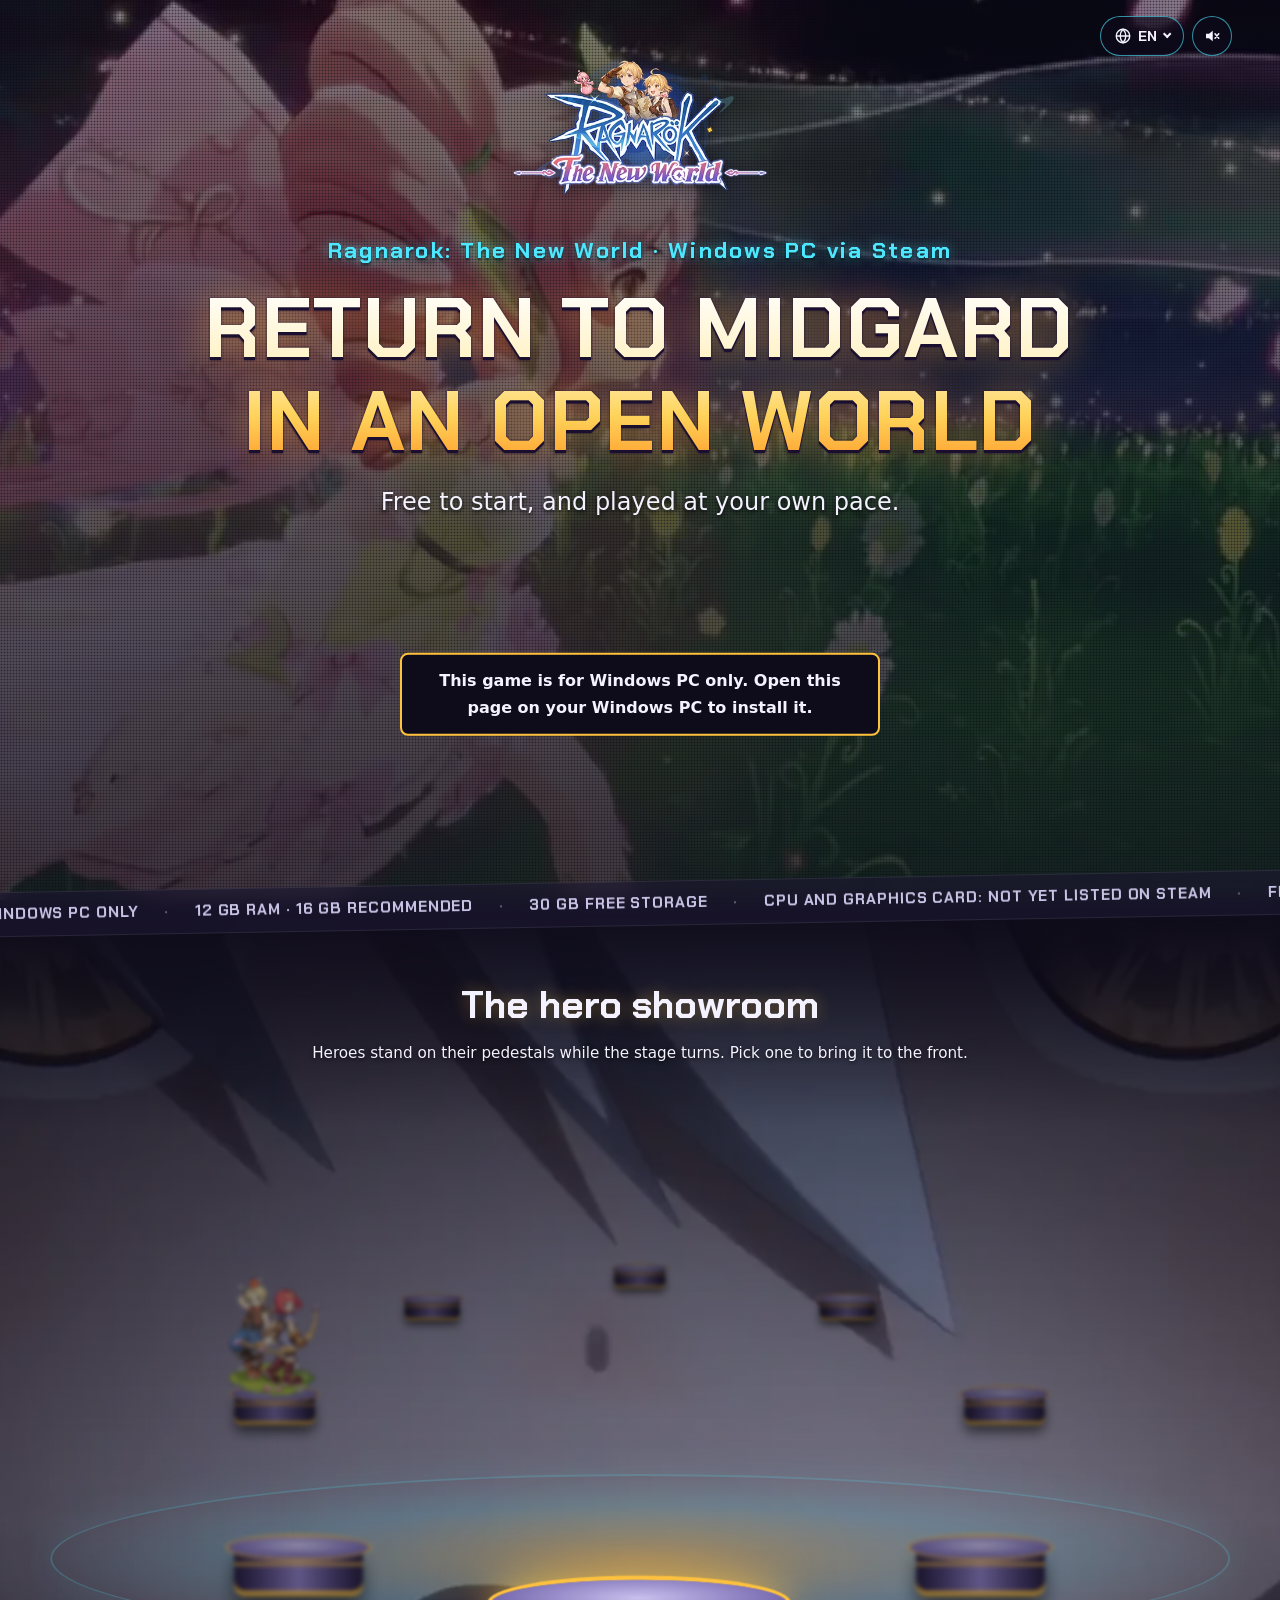
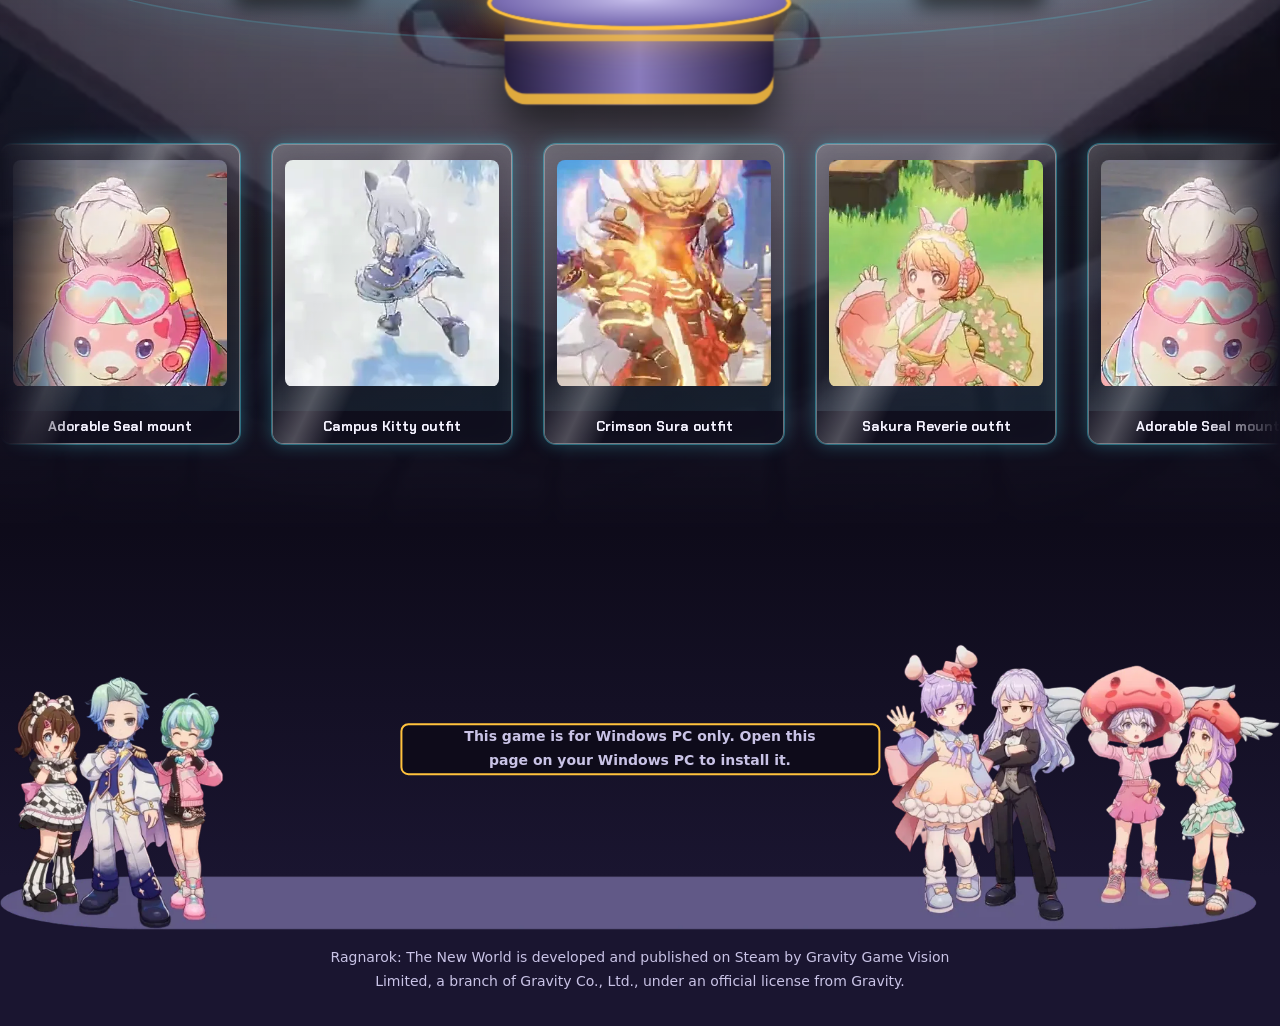
==== en.html @ e63af4e5 "Hero video at full 1920 px with lighter compression - Desktop video: 1920x1072, mild sharpening, lig" ====
<!DOCTYPE html>
<html lang="en">
<head>
  <meta charset="utf-8">
  <meta name="viewport" content="width=device-width, initial-scale=1">
  <title>Ragnarok: The New World — Return to Midgard in an Open World</title>
  <meta name="description" content="Ragnarok: The New World is a free-to-start MMORPG for Windows PC, available on Steam.">
  <link rel="alternate" hreflang="th" href="./index.html">
  <link rel="alternate" hreflang="en" href="./en.html">
  <link rel="alternate" hreflang="fr" href="./fr.html">
  <link rel="alternate" hreflang="id" href="./id.html">
  <link rel="alternate" hreflang="zh-CN" href="./zh.html">
  <link rel="alternate" hreflang="vi" href="./vi.html">
  <link rel="alternate" hreflang="x-default" href="./en.html">
  <link rel="preload" href="./assets/fonts/chakra-petch-700-latin.woff2" as="font" type="font/woff2" crossorigin>
  <link rel="icon" href="./assets/images/favicon-32.png" type="image/png" sizes="32x32">
  <link rel="apple-touch-icon" href="./assets/images/apple-touch-icon.png">
  <link rel="stylesheet" href="./style.min.css">
  <script src="./script.min.js" defer></script>
</head>
<body>
  <a class="skip-link" href="#main">Skip to content</a>

  <main id="main" tabindex="-1">
    <section class="hero">
      <video class="hero-video" autoplay muted loop playsinline preload="metadata" width="1920" height="1072" poster="./assets/images/hero-poster.webp" aria-hidden="true" tabindex="-1">
        <source src="./assets/videos/hero-trailer-mobile.mp4" type="video/mp4" media="(max-width: 800px)">
        <source src="./assets/videos/hero-trailer.mp4" type="video/mp4">
      </video>
      <div class="hero-overlay"></div>
      <img class="hero-logo" src="./assets/images/logo.webp" width="440" height="253" alt="Ragnarok: The New World">
      <div class="hero-sparks" aria-hidden="true"><span></span><span></span><span></span><span></span><span></span><span></span><span></span><span></span><span></span><span></span></div>
      <div class="top-tools">
        <details class="lang-menu">
          <summary>
            <svg class="ico" viewBox="0 0 24 24" width="18" height="18" aria-hidden="true" focusable="false"><circle cx="12" cy="12" r="9" fill="none" stroke="currentColor" stroke-width="1.8"/><path d="M3 12h18M12 3c2.5 2.6 3.8 5.6 3.8 9s-1.3 6.4-3.8 9c-2.5-2.6-3.8-5.6-3.8-9S9.5 5.6 12 3z" fill="none" stroke="currentColor" stroke-width="1.8"/></svg>
            <span class="sr-only">Language:</span> <span class="lang-code">EN</span>
          </summary>
          <ul class="lang-list">
            <li><a href="./index.html" lang="th" hreflang="th">ไทย</a></li>
            <li><a href="./en.html" lang="en" hreflang="en" aria-current="page">English</a></li>
            <li><a href="./fr.html" lang="fr" hreflang="fr">Français</a></li>
            <li><a href="./id.html" lang="id" hreflang="id">Bahasa Indonesia</a></li>
            <li><a href="./zh.html" lang="zh-CN" hreflang="zh-CN">简体中文</a></li>
            <li><a href="./vi.html" lang="vi" hreflang="vi">Tiếng Việt</a></li>
          </ul>
        </details>
        <button type="button" class="sound-toggle" aria-pressed="false">
          <svg class="ico ico-off" viewBox="0 0 24 24" width="18" height="18" aria-hidden="true" focusable="false"><path d="M4 9v6h4l5 4V5L8 9H4z" fill="currentColor"/><path d="M16 9l5 6M21 9l-5 6" fill="none" stroke="currentColor" stroke-width="2" stroke-linecap="round"/></svg>
          <svg class="ico ico-on" viewBox="0 0 24 24" width="18" height="18" aria-hidden="true" focusable="false"><path d="M4 9v6h4l5 4V5L8 9H4z" fill="currentColor"/><path d="M16 8.5a5 5 0 0 1 0 7M18.5 6a8.5 8.5 0 0 1 0 12" fill="none" stroke="currentColor" stroke-width="2" stroke-linecap="round"/></svg>
          <span class="sr-only">Trailer sound</span>
        </button>
      </div>
      <div class="hero-text">
        <p class="eyebrow">Ragnarok: The New World · Windows PC via Steam</p>
        <h1>Return to Midgard in an open world</h1>
        <p class="lead">Free to start, and played at your own pace.</p>
        <div class="cta-wrap">
          <canvas class="orb-fire" aria-hidden="true"></canvas>
          <span class="orb-ring" aria-hidden="true"></span>
          <a class="cta cta-orb" href="#go2offer#"><span class="orb-main">Play</span> <span class="orb-now">now</span> <span class="orb-sub">free on Steam</span></a>
          <p class="os-notice" hidden>This game is for Windows PC only. Open this page on your Windows PC to install it.</p>
        </div>
      </div>
    </section>

    <section class="info-ticker" aria-label="Before you install">
      <ul class="ticker-track">
          <li class="ticker-key">Windows PC only</li>
          <li>12 GB RAM · 16 GB recommended</li>
          <li>30 GB free storage</li>
          <li>CPU and graphics card: not yet listed on Steam</li>
          <li>Free to start · in-game purchases</li>
          <li>Gravity account required</li>
      </ul>
    </section>

    <section class="showroom" aria-labelledby="show-title">
      <h2 id="show-title">The hero showroom</h2>
      <p class="muted">Heroes stand on their pedestals while the stage turns. Pick one to bring it to the front.</p>
      <div class="statue-stage">
        <div class="show-floor" aria-hidden="true"></div>
        <div class="statue-tilt">
          <ul class="statue-ring">
            <li class="statue">
              <button type="button" class="statue-btn" data-slot="0" aria-pressed="true">
                <span class="statue-face">
                  <span class="statue-body">
                  <img class="statue-img" src="./assets/images/hero-1.webp" srcset="./assets/images/hero-1-sm.webp 300w, ./assets/images/hero-1.webp 473w" sizes="(max-width: 800px) 165px, 440px" width="473" height="600" loading="lazy" decoding="async" alt="Red-haired fighter and brown-haired girl with daggers">
                  <span class="plinth" aria-hidden="true"></span>
                  </span>
                </span>
              </button>
            </li>
            <li class="statue">
              <button type="button" class="statue-btn" data-slot="1" aria-pressed="false">
                <span class="statue-face">
                  <span class="statue-body">
                  <img class="statue-img" src="./assets/images/hero-2.webp" srcset="./assets/images/hero-2-sm.webp 355w, ./assets/images/hero-2.webp 561w" sizes="(max-width: 800px) 165px, 440px" width="561" height="600" loading="lazy" decoding="async" alt="Two blond gunslingers with golden revolvers">
                  <span class="plinth" aria-hidden="true"></span>
                  </span>
                </span>
              </button>
            </li>
            <li class="statue">
              <button type="button" class="statue-btn" data-slot="2" aria-pressed="false">
                <span class="statue-face">
                  <span class="statue-body">
                  <img class="statue-img" src="./assets/images/hero-3.webp" srcset="./assets/images/hero-3-sm.webp 341w, ./assets/images/hero-3.webp 538w" sizes="(max-width: 800px) 165px, 440px" width="538" height="600" loading="lazy" decoding="async" alt="Girl with books and boy in an orange robe, with fluffy pets">
                  <span class="plinth" aria-hidden="true"></span>
                  </span>
                </span>
              </button>
            </li>
            <li class="statue">
              <button type="button" class="statue-btn" data-slot="3" aria-pressed="false">
                <span class="statue-face">
                  <span class="statue-body">
                  <img class="statue-img" src="./assets/images/hero-4.webp" srcset="./assets/images/hero-4-sm.webp 347w, ./assets/images/hero-4.webp 547w" sizes="(max-width: 800px) 165px, 440px" width="547" height="600" loading="lazy" decoding="async" alt="Merchant pair with a cart, coins and a wooden puppet">
                  <span class="plinth" aria-hidden="true"></span>
                  </span>
                </span>
              </button>
            </li>
            <li class="statue">
              <button type="button" class="statue-btn" data-slot="4" aria-pressed="false">
                <span class="statue-face">
                  <span class="statue-body">
                  <img class="statue-img" src="./assets/images/hero-5.webp" srcset="./assets/images/hero-5-sm.webp 365w, ./assets/images/hero-5.webp 576w" sizes="(max-width: 800px) 165px, 440px" width="576" height="600" loading="lazy" decoding="async" alt="Staff-wielding pair with pink seal companions">
                  <span class="plinth" aria-hidden="true"></span>
                  </span>
                </span>
              </button>
            </li>
            <li class="statue">
              <button type="button" class="statue-btn" data-slot="5" aria-pressed="false">
                <span class="statue-face">
                  <span class="statue-body">
                  <img class="statue-img" src="./assets/images/hero-6.webp" srcset="./assets/images/hero-6-sm.webp 407w, ./assets/images/hero-6.webp 643w" sizes="(max-width: 800px) 165px, 440px" width="643" height="600" loading="lazy" decoding="async" alt="Blond swordsman and blue-haired knight with great swords">
                  <span class="plinth" aria-hidden="true"></span>
                  </span>
                </span>
              </button>
            </li>
            <li class="statue">
              <button type="button" class="statue-btn" data-slot="6" aria-pressed="false">
                <span class="statue-face">
                  <span class="statue-body">
                  <img class="statue-img" src="./assets/images/hero-7.webp" srcset="./assets/images/hero-7-sm.webp 295w, ./assets/images/hero-7.webp 466w" sizes="(max-width: 800px) 165px, 440px" width="466" height="600" loading="lazy" decoding="async" alt="Archer pair with golden bows and an apple on an arrow">
                  <span class="plinth" aria-hidden="true"></span>
                  </span>
                </span>
              </button>
            </li>
            <li class="statue">
              <button type="button" class="statue-btn" data-slot="7" aria-pressed="false">
                <span class="statue-face">
                  <span class="statue-body">
                  <img class="statue-img" src="./assets/images/hero-8.webp" srcset="./assets/images/hero-8-sm.webp 336w, ./assets/images/hero-8.webp 531w" sizes="(max-width: 800px) 165px, 440px" width="531" height="600" loading="lazy" decoding="async" alt="Pair in green cloaks with a ring staff and claws">
                  <span class="plinth" aria-hidden="true"></span>
                  </span>
                </span>
              </button>
            </li>
          </ul>
        </div>
      </div>
      <div class="vitrine-marquee">
        <ul class="vitrine-track">
          <li class="vit-item">
            <button type="button" class="vitrine" data-card="seal" aria-pressed="false">
              <video class="card-video" muted loop playsinline preload="none" width="360" height="480" poster="./assets/images/card-seal.webp" aria-hidden="true" tabindex="-1">
                <source src="./assets/videos/card-seal.mp4" type="video/mp4">
              </video>
              <span class="card-label">Adorable Seal mount</span>
            </button>
          </li>
          <li class="vit-item">
            <button type="button" class="vitrine" data-card="kitty" aria-pressed="false">
              <video class="card-video" muted loop playsinline preload="none" width="360" height="480" poster="./assets/images/card-kitty.webp" aria-hidden="true" tabindex="-1">
                <source src="./assets/videos/card-kitty.mp4" type="video/mp4">
              </video>
              <span class="card-label">Campus Kitty outfit</span>
            </button>
          </li>
          <li class="vit-item">
            <button type="button" class="vitrine" data-card="crimson" aria-pressed="false">
              <video class="card-video" muted loop playsinline preload="none" width="360" height="480" poster="./assets/images/card-crimson.webp" aria-hidden="true" tabindex="-1">
                <source src="./assets/videos/card-crimson.mp4" type="video/mp4">
              </video>
              <span class="card-label">Crimson Sura outfit</span>
            </button>
          </li>
          <li class="vit-item">
            <button type="button" class="vitrine" data-card="sakura" aria-pressed="false">
              <video class="card-video" muted loop playsinline preload="none" width="360" height="480" poster="./assets/images/card-sakura.webp" aria-hidden="true" tabindex="-1">
                <source src="./assets/videos/card-sakura.mp4" type="video/mp4">
              </video>
              <span class="card-label">Sakura Reverie outfit</span>
            </button>
          </li>
        </ul>
      </div>
    </section>
  </main>

  <footer class="site-footer">
    <div class="footer-stage">
        <div class="cta-wrap cta-wrap--footer">
          <canvas class="orb-fire" aria-hidden="true"></canvas>
          <span class="orb-ring" aria-hidden="true"></span>
          <a class="cta cta-orb" href="#go2offer#"><span class="orb-main">Play</span> <span class="orb-now">now</span> <span class="orb-sub">free on Steam</span></a>
          <p class="os-notice" hidden>This game is for Windows PC only. Open this page on your Windows PC to install it.</p>
        </div>
      <img class="footer-crew" src="./assets/images/footer-crew.webp" srcset="./assets/images/footer-crew-sm.webp 900w, ./assets/images/footer-crew.webp 1800w" sizes="100vw" width="1800" height="402" loading="lazy" decoding="async" alt="">
    </div>
    <p>Ragnarok: The New World is developed and published on Steam by Gravity Game Vision Limited, a branch of Gravity Co., Ltd., under an official license from Gravity.</p>
  </footer>
</body>
</html>
---- style.min.css ----
@font-face{font-family:Chakra Petch;font-style:normal;font-weight:700;font-display:swap;src:url(./assets/fonts/chakra-petch-700-thai.woff2) format("woff2");unicode-range:U+02D7,U+0303,U+0331,U+0E01-0E5B,U+200C-200D,U+25CC}@font-face{font-family:Chakra Petch;font-style:normal;font-weight:700;font-display:swap;src:url(./assets/fonts/chakra-petch-700-latin.woff2) format("woff2");unicode-range:U+0000-00FF,U+0131,U+0152-0153,U+02BB-02BC,U+02C6,U+02DA,U+02DC,U+0304,U+0308,U+0329,U+2000-206F,U+20AC,U+2122,U+2191,U+2193,U+2212,U+2215,U+FEFF,U+FFFD}@font-face{font-family:Chakra Petch;font-style:normal;font-weight:700;font-display:swap;src:url(./assets/fonts/chakra-petch-700-vietnamese.woff2) format("woff2");unicode-range:U+0102-0103,U+0110-0111,U+0128-0129,U+0168-0169,U+01A0-01A1,U+01AF-01B0,U+0300-0301,U+0303-0304,U+0308-0309,U+0323,U+0329,U+1EA0-1EF9,U+20AB}*,*:before,*:after{box-sizing:border-box}:root{--bg: #0e0b1a;--surface: #1a1530;--text: #f4f2ff;--muted: #c9c3e6;--focus: #ffd27a;--neon-a: #4de8ff;--gold: #ffc23d;--gold-deep: #ff8a1f;--gold-light: #ffe08a;--gold-text: #2a1500;--indigo: #2a1766;--cjk: "Microsoft YaHei", "PingFang SC", "Noto Sans SC";--game-font: "Chakra Petch", system-ui, "Segoe UI", var(--cjk), sans-serif}html{font-size:100%;scroll-behavior:smooth}body{margin:0;font-family:system-ui,-apple-system,"Segoe UI","Noto Sans Thai","Sarabun",Roboto,Arial,var(--cjk),sans-serif;line-height:1.7;color:var(--text);background:var(--bg)}html[lang=th] body{line-height:1.85}[hidden]{display:none!important}.skip-link{position:absolute;inset-inline-start:1rem;top:-100px}.skip-link:focus{top:1rem;z-index:10;padding:.5rem 1rem;background:var(--text);color:var(--bg)}main:focus{outline:none}main{overflow-x:clip}:focus-visible{outline:3px solid var(--focus);outline-offset:3px}h1,h2,.eyebrow,.card-label{font-family:var(--game-font)}.hero{position:relative;display:grid;place-items:center;min-height:100vh;min-height:100svh;padding:4rem clamp(1rem,4vw,3rem) 3rem;overflow:hidden;text-align:center}.hero-video{position:absolute;inset:0;width:100%;height:100%;object-fit:cover}.hero-overlay{position:absolute;inset:0;background:radial-gradient(rgba(8,6,18,.5) .8px,transparent 1.1px) 0 0 / 3px 3px,linear-gradient(to bottom,#0e0b1a80,#0e0b1acc)}.hero-text{position:relative;max-width:60rem}.eyebrow{margin:0 0 .75rem;color:var(--neon-a);font-size:clamp(1.05rem,2.4vw,1.4rem);letter-spacing:.1em;text-shadow:0 0 12px rgba(77,232,255,.55),0 2px 3px rgba(0,0,0,.8)}h1{font-size:clamp(2.3rem,7.2vw,5.2rem);line-height:1.12;margin:0 0 .9rem;text-transform:uppercase;letter-spacing:.02em}.hero h1{color:#fff3c9;background:linear-gradient(180deg,#fff,#fff3c9 40%,#ffd35a 72%,#ff9a2a);-webkit-background-clip:text;background-clip:text;-webkit-text-fill-color:transparent;filter:drop-shadow(0 3px 0 #1a0f2e) drop-shadow(0 0 1px #1a0f2e) drop-shadow(0 0 18px rgba(255,170,60,.45))}html[lang=th] .hero h1{line-height:1.3}h2{font-size:clamp(1.6rem,3.8vw,2.4rem);line-height:1.4;margin:0 0 .5rem;text-shadow:0 0 16px rgba(255,194,61,.35)}.lead{font-size:clamp(1.15rem,2.2vw,1.5rem);margin:0 0 1.75rem;text-shadow:0 2px 4px rgba(0,0,0,.8)}.muted{color:var(--muted);font-size:.95rem;margin:0}.os-notice{position:absolute;z-index:2;top:50%;left:50%;width:min(30rem,calc(100vw - 2rem));margin:0;transform:translate(-50%,-50%);padding:.75rem 1rem;border:2px solid var(--gold);border-radius:8px;background:var(--bg);font-weight:700}.hero-sparks span{position:absolute;bottom:-12px;width:6px;height:6px;border-radius:50%;background:var(--gold);box-shadow:0 0 8px var(--gold),0 0 16px var(--gold);opacity:0;animation:spark-rise 7s linear infinite}.hero-sparks span:nth-child(1){left:6%;animation-delay:0s}.hero-sparks span:nth-child(2){left:16%;animation-delay:-2.5s;animation-duration:9s;background:var(--neon-a);box-shadow:0 0 10px var(--neon-a)}.hero-sparks span:nth-child(3){left:27%;animation-delay:-5s}.hero-sparks span:nth-child(4){left:38%;animation-delay:-1.2s;animation-duration:8s;background:var(--gold);box-shadow:0 0 10px var(--gold)}.hero-sparks span:nth-child(5){left:49%;animation-delay:-3.8s;animation-duration:10s}.hero-sparks span:nth-child(6){left:58%;animation-delay:-6.1s;background:var(--neon-a);box-shadow:0 0 10px var(--neon-a)}.hero-sparks span:nth-child(7){left:68%;animation-delay:-.7s;animation-duration:8.5s}.hero-sparks span:nth-child(8){left:78%;animation-delay:-4.4s;background:var(--gold);box-shadow:0 0 10px var(--gold)}.hero-sparks span:nth-child(9){left:87%;animation-delay:-2s;animation-duration:9.5s}.hero-sparks span:nth-child(10){left:95%;animation-delay:-5.6s;background:var(--neon-a);box-shadow:0 0 10px var(--neon-a)}@keyframes spark-rise{0%{transform:translate(0) scale(.6);opacity:0}10%{opacity:1}50%{transform:translate(18px,-50vh) scale(1)}90%{opacity:.8}to{transform:translate(-10px,-100vh) scale(.4);opacity:0}}.cta-wrap.is-blocked:before,.cta-wrap.is-blocked .orb-ring,.cta-wrap.is-blocked .orb-fire{display:none}.cta-wrap{--orb: clamp(150px, 42vw, 190px);position:relative;display:grid;place-items:center;width:var(--orb);height:var(--orb);margin:calc(var(--orb) * .4) auto calc(var(--orb) * .3)}.orb-fire{position:absolute;z-index:2;left:50%;top:50%;width:calc(var(--orb) * 2.3);height:calc(var(--orb) * 2.6);transform:translate(-50%,-56%);pointer-events:none;-webkit-mask-image:radial-gradient(circle closest-side at 50% 56%,transparent 0 33%,rgba(0,0,0,.55) 39%,#000 45%);mask-image:radial-gradient(circle closest-side at 50% 56%,transparent 0 33%,rgba(0,0,0,.55) 39%,#000 45%)}.cta-wrap:before{content:"";position:absolute;inset:0;border-radius:50%;border:3px solid #ff8a1f;animation:orb-ripple 2.2s ease-out infinite}.orb-ring{position:absolute;inset:-6px;border-radius:50%;background:conic-gradient(#ff3d00,#ffb300,#ff6a00,#ffe066,#ff2a00,#ff9100,#ff3d00);filter:blur(2px);animation:orb-spin 1.6s linear infinite,ring-flicker .9s steps(3) infinite}.cta-orb{position:relative;z-index:1;display:flex;flex-direction:column;align-items:center;justify-content:center;width:100%;height:100%;border-radius:50%;background:radial-gradient(circle at 50% 38%,#fff7d1,#ffd23f 32%,#ff9a1f,#e8541a);color:var(--gold-text);font-family:var(--game-font);font-weight:700;line-height:1.1;text-align:center;text-decoration:none;box-shadow:0 0 0 4px #3c0a008c,0 0 30px #ff9a1f,0 0 80px #ff500099,inset 0 -14px 26px #aa1e0073;animation:orb-flicker 1.4s ease-in-out infinite;transition:transform .2s ease}.orb-main{font-size:clamp(2rem,7vw,2.6rem);line-height:1;text-transform:uppercase;letter-spacing:.04em;text-shadow:0 2px 0 rgba(255,255,255,.6),0 4px 0 rgba(90,40,0,.3)}.orb-now{display:inline-block;margin-top:.2rem;padding:.05rem .7rem .15rem;border-radius:10px;background:var(--indigo);color:var(--gold-light);font-size:clamp(1.35rem,4.6vw,1.7rem);line-height:1.2;text-transform:uppercase;letter-spacing:.08em;box-shadow:0 3px #120a33,0 0 12px #ff781e99;transform:rotate(-7deg);animation:now-wiggle 1.8s ease-in-out infinite}.orb-sub{margin-top:.75rem;font-size:clamp(.9rem,3vw,1.02rem);letter-spacing:.02em}@keyframes now-wiggle{0%,70%,to{transform:rotate(-7deg) scale(1)}78%{transform:rotate(5deg) scale(1.12)}86%{transform:rotate(-10deg) scale(1.06)}94%{transform:rotate(-5deg) scale(1.1)}}.cta-orb:hover{transform:scale(1.08)}.cta-orb:active{transform:scale(.96)}.cta-wrap:hover .orb-ring{animation-duration:.8s,.5s}.cta-orb:focus-visible{outline-color:var(--neon-a);outline-offset:10px}@keyframes orb-spin{to{transform:rotate(360deg)}}@keyframes orb-ripple{0%{transform:scale(1);opacity:.9}to{transform:scale(1.6);opacity:0}}@keyframes ring-flicker{0%{opacity:1}33%{opacity:.75}66%{opacity:.95}}@keyframes orb-flicker{0%,to{box-shadow:0 0 0 4px #3c0a008c,0 0 30px #ff9a1f,0 0 80px #ff500099,inset 0 -14px 26px #aa1e0073}25%{box-shadow:0 0 0 4px #3c0a008c,0 0 42px #ffb03a,0 0 110px #ff5a00bf,inset 0 -10px 22px #aa1e0066}55%{box-shadow:0 0 0 4px #3c0a008c,0 0 26px #ff8a1f,0 0 70px #ff3c008c,inset 0 -16px 28px #aa1e0080}80%{box-shadow:0 0 0 4px #3c0a008c,0 0 48px #ffc04d,0 0 120px #ff6400cc,inset 0 -12px 24px #aa1e006b}}.hero{--flow-logo-w: clamp(160px, 20vw, 260px);padding-top:calc(3.2rem + var(--flow-logo-w) * .575 + 1rem)}.hero-logo{position:absolute;z-index:1;top:3.2rem;left:50%;width:var(--flow-logo-w);height:auto;transform:translate(-50%);filter:drop-shadow(0 2px 8px rgba(14,11,26,.6))}@media (min-width: 1000px) and (min-aspect-ratio: 3/2){.hero{padding-top:4rem}.hero-logo{top:0;left:1.25vw;width:16vw;transform:none}}.top-tools{position:absolute;top:1rem;right:clamp(.75rem,4vw,3rem);z-index:3;display:flex;align-items:flex-start;gap:.5rem}.lang-menu{position:relative}.lang-menu summary,.sound-toggle{display:inline-flex;align-items:center;gap:.35rem;min-height:2.5rem;padding:.35rem .8rem;border:1px solid rgba(77,232,255,.6);border-radius:999px;background:#0e0b1ab3;color:var(--text);font-family:var(--game-font);font-size:.9rem;line-height:1;cursor:pointer;transition:box-shadow .2s ease,border-color .2s ease}.lang-menu summary{list-style:none}.lang-menu summary::-webkit-details-marker{display:none}.lang-menu summary:after{content:"";width:.4rem;height:.4rem;margin-left:.1rem;border-right:2px solid currentColor;border-bottom:2px solid currentColor;transform:translateY(-2px) rotate(45deg)}.lang-menu[open] summary:after{transform:translateY(1px) rotate(-135deg)}.sound-toggle{justify-content:center;min-width:2.5rem;padding:.35rem}.lang-menu summary:hover,.sound-toggle:hover{border-color:var(--neon-a);box-shadow:0 0 10px #4de8ff99}.sound-toggle[aria-pressed=true]{border-color:var(--gold);color:var(--gold);box-shadow:0 0 12px #ffc23d8c}.sound-toggle .ico-on,.sound-toggle[aria-pressed=true] .ico-off{display:none}.sound-toggle[aria-pressed=true] .ico-on{display:block}.ico{display:block;flex:none}.lang-list{position:absolute;top:calc(100% + .4rem);right:0;min-width:11rem;margin:0;padding:.35rem;list-style:none;border:1px solid rgba(77,232,255,.5);border-radius:12px;background:#0e0b1af2;box-shadow:0 10px 30px #00000080,0 0 18px #4de8ff33;text-align:start}.lang-list a{display:block;padding:.5rem .75rem;border-radius:8px;color:var(--text);text-decoration:none;line-height:1.4}.lang-list a:hover{background:#4de8ff1f}.lang-list a[aria-current=page]{background:var(--gold);color:var(--gold-text);font-weight:700}.sr-only{position:absolute;width:1px;height:1px;margin:-1px;padding:0;overflow:hidden;clip:rect(0 0 0 0);white-space:nowrap;border:0}.orb-now.orb-now--long{padding-inline:.5rem;font-size:clamp(.85rem,3vw,1.05rem);letter-spacing:.03em}.info-ticker{position:relative;z-index:4;margin:-1.2rem -1rem;overflow:hidden;border-top:1px solid rgba(255,255,255,.08);border-bottom:1px solid rgba(255,255,255,.08);background:#1a15309e;-webkit-backdrop-filter:blur(8px);backdrop-filter:blur(8px);transform:rotate(-1deg)}.ticker-track{display:flex;width:max-content;margin:0;padding:0;list-style:none;animation:ticker-run 60s linear infinite}.info-ticker:hover .ticker-track{animation-play-state:paused}@keyframes ticker-run{to{transform:translate(-50%)}}.ticker-track li{display:flex;align-items:center;padding:.55rem 0;color:var(--muted);font-family:var(--game-font);font-size:clamp(.82rem,1.4vw,.95rem);font-weight:700;letter-spacing:.06em;text-transform:uppercase;white-space:nowrap}.ticker-track li:after{content:"\b7";margin:0 1.6rem;color:#c9c3e673}.showroom{--sw: clamp(100px, 12vw, 160px);--sr: calc(var(--sw) * 2.4);--vw: clamp(150px, 19vw, 240px);--vr: calc(var(--vw) * 2.05);padding:clamp(2.5rem,6vw,4.5rem) 0 clamp(1.5rem,4vw,3rem);overflow:hidden;text-align:center;background:linear-gradient(to bottom,var(--bg) 0%,rgba(14,11,26,.55) 18%,rgba(14,11,26,.45) 50%,rgba(14,11,26,.7) 78%,var(--bg) 100%),url(./assets/images/showroom-bg.webp) center 30% / cover no-repeat,var(--bg)}.showroom h2,.showroom>.muted{padding:0 1rem}.showroom>.muted{color:var(--text);text-shadow:0 1px 4px rgba(0,0,0,.8)}.statue-stage{position:relative;height:calc(var(--sw) * 3.8);margin-top:.5rem;perspective:calc(var(--sw) * 6.8);perspective-origin:50% 0%}.show-floor{position:absolute;left:50%;bottom:calc(var(--sw) * .1);width:calc(var(--sr) * 3.2);height:calc(var(--sw) * 1.1);transform:translate(-50%);border-radius:50%;background:radial-gradient(ellipse at center,#ffc23d47,#4de8ff24 45%,#0e0b1a00 72%);box-shadow:inset 0 0 0 2px #4de8ff33,0 0 40px #4de8ff1a}.statue-tilt{position:absolute;inset:0;transform-style:preserve-3d;transform:rotateX(-10deg)}.statue-ring{position:absolute;left:50%;bottom:calc(var(--sw) * 1.5);width:var(--sw);height:calc(var(--sw) * 1.6);margin:0 0 0 calc(var(--sw) / -2);padding:0;list-style:none;transform-style:preserve-3d;will-change:transform;transition:transform 2.2s cubic-bezier(.45,.05,.25,1)}.statue{position:absolute;inset:0;transform-style:preserve-3d;transform:rotateY(var(--a)) translateZ(var(--sr))}.statue:nth-child(1){--a: 0deg}.statue:nth-child(2){--a: 45deg}.statue:nth-child(3){--a: 90deg}.statue:nth-child(4){--a: 135deg}.statue:nth-child(5){--a: 180deg}.statue:nth-child(6){--a: 225deg}.statue:nth-child(7){--a: 270deg}.statue:nth-child(8){--a: 315deg}.statue-btn{display:block;width:100%;height:100%;transform-style:preserve-3d;padding:0;border:0;background:none;color:inherit;font:inherit;cursor:pointer}.statue-btn:focus-visible{outline-offset:4px}.statue-face{display:flex;flex-direction:column;align-items:center;justify-content:flex-end;width:100%;height:100%;transform:rotateY(calc(-1 * var(--a))) rotateX(10deg);transform-origin:50% 100%;will-change:transform;transition:transform 2.2s cubic-bezier(.45,.05,.25,1)}.statue-body{--s: .5;display:flex;flex-direction:column;align-items:center;width:100%;transform:scale(var(--s));transform-origin:50% 100%;will-change:transform,filter;transition:transform 2.2s cubic-bezier(.45,.05,.25,1),filter 1.2s ease}.showroom:not(.is-ready) .statue-body,.showroom:not(.is-ready) .statue-face,.showroom:not(.is-ready) .statue-ring{transition:none}.statue[data-dist="0"] .statue-body{--s: 1.45}.statue[data-dist="1"] .statue-body{--s: .8;filter:blur(2px) brightness(.7)}.statue[data-dist="2"] .statue-body{--s: .66;filter:blur(3.5px) brightness(.55)}.statue[data-dist="3"] .statue-body,.statue[data-dist="4"] .statue-body{--s: .56;filter:blur(5px) brightness(.45)}.statue-img{position:relative;z-index:1;display:block;width:auto;max-width:140%;height:calc(var(--sw) * 1.2);margin-bottom:calc(var(--sw) * -.1);object-fit:contain}.plinth{position:relative;display:block;width:80%;height:calc(var(--sw) * .3);margin-top:calc(var(--sw) * .07);border-radius:0 0 10px 10px;background:linear-gradient(90deg,#241d3f,#4f4378 22%,#8a7cc0,#4f4378 78%,#241d3f);box-shadow:inset 0 -5px #ffc23dd9,0 12px 18px #0000008c}.plinth:before{content:"";position:absolute;top:calc(var(--sw) * -.07);right:-5%;left:-5%;height:calc(var(--sw) * .14);border-radius:50%;background:radial-gradient(ellipse at 50% 40%,#c9c1ee,#7c6fb4 65%,#4f4378);box-shadow:0 0 0 2px var(--gold)}.plinth:after{content:"";position:absolute;top:30%;right:0;left:0;height:3px;background:#ffc23db3}.statue[data-dist="0"] .plinth:before{box-shadow:0 0 0 2px var(--gold),0 0 18px #ffc23de6,0 -10px 40px #ffc23d59}.vitrine-marquee{margin-top:3.5rem;padding:30px 0 40px;overflow:hidden;-webkit-mask-image:linear-gradient(90deg,transparent,#000 6%,#000 94%,transparent);mask-image:linear-gradient(90deg,transparent,#000 6%,#000 94%,transparent)}.vitrine-track{display:flex;width:max-content;margin:0;padding:0;list-style:none;animation:vitrine-run 34s linear infinite}.vitrine-marquee:hover .vitrine-track,.vitrine-marquee:focus-within .vitrine-track{animation-play-state:paused}@keyframes vitrine-run{to{transform:translate(-50%)}}.vit-item{flex:0 0 auto;width:var(--vw);height:calc(var(--vw) * 1.25);margin-right:clamp(1rem,3vw,2rem);animation:vitrine-float 3.4s ease-in-out infinite}.vit-item:nth-child(2n){animation-delay:-1.7s}.vit-item:nth-child(3n){animation-duration:2.9s}@keyframes vitrine-float{0%,to{transform:translateY(0) rotate(-2.5deg)}42%{transform:translateY(-20px) rotate(2.5deg)}46%{transform:translateY(-20px) rotate(4deg)}50%{transform:translateY(-20px) rotate(1deg)}54%{transform:translateY(-20px) rotate(3.5deg)}58%{transform:translateY(-19px) rotate(2deg)}}.vitrine{position:relative;display:block;width:100%;height:100%;padding:0;overflow:hidden;border:1px solid rgba(255,255,255,.35);border-radius:12px;background:linear-gradient(160deg,#ffffff2e,#ffffff0a 45%,#4de8ff1a);box-shadow:0 0 0 1px #4de8ff59,0 0 18px #4de8ff4d,inset 0 0 22px #ffffff14;color:var(--text);font:inherit;cursor:pointer;transition:box-shadow .4s ease,border-color .4s ease}.vitrine .card-video{position:absolute;top:5%;left:5%;width:90%;height:76%;object-fit:cover;border-radius:8px}.vitrine:after{content:"";position:absolute;inset:0;background:linear-gradient(115deg,transparent 30%,rgba(255,255,255,.26) 42%,transparent 52%);pointer-events:none}.vitrine .card-label{position:absolute;right:0;bottom:0;left:0;padding:.45rem .4rem;background:#0e0b1acc;font-family:var(--game-font);font-size:.85rem;line-height:1.3}.vitrine:hover{border-color:var(--neon-a);box-shadow:0 0 0 1px var(--neon-a),0 0 26px #4de8ff99}.vitrine[aria-pressed=true]{border-color:var(--gold);box-shadow:0 0 0 1px var(--gold),0 0 24px #ffc23db3,0 0 60px #ff8a1f59}.vitrine[aria-pressed=true] .card-label{color:var(--gold)}.site-footer{padding:0 0 1.75rem;font-size:.875rem;color:var(--muted);background:linear-gradient(to bottom,var(--bg) 0%,var(--surface) 70%);text-align:center}.site-footer p{margin:.25rem auto;max-width:48rem;padding:0 clamp(1rem,4vw,3rem)}.footer-stage{position:relative;display:flex;flex-direction:column;align-items:center;max-width:1800px;margin:0 auto 1rem;padding-top:1rem}.footer-crew{display:block;width:100%;height:auto}.cta-wrap--footer{margin:calc(var(--orb) * .5) auto .5rem}@media (min-width: 800px){.footer-stage{padding-top:7rem}.cta-wrap--footer{--orb: clamp(150px, 14vw, 200px);position:absolute;bottom:24%;left:50%;margin:0;transform:translate(-50%)}}@media (max-width: 800px){.hero-sparks{display:none}.statue[data-dist="1"] .statue-body{filter:brightness(.7)}.statue[data-dist="2"] .statue-body{filter:brightness(.55)}.statue[data-dist="3"] .statue-body,.statue[data-dist="4"] .statue-body{filter:brightness(.45)}.statue-body{will-change:transform}.vit-item{animation-name:vitrine-bob}.info-ticker{-webkit-backdrop-filter:none;backdrop-filter:none;background:#1a1530d9}}@keyframes vitrine-bob{0%,to{transform:translateY(0)}50%{transform:translateY(-14px)}}@media (prefers-reduced-motion: reduce){html{scroll-behavior:auto}.hero-sparks{display:none}.cta-wrap:before,.orb-ring,.cta-orb,.orb-now{animation:none}.orb-fire{display:none}.statue-ring,.statue-face,.statue-body,.vitrine,.cta-orb{transition:none}.ticker-track{animation:none;flex-wrap:wrap;width:auto;justify-content:center}.ticker-track .ticker-clone{display:none}.vitrine-marquee{-webkit-mask-image:none;mask-image:none}.vitrine-track{animation:none;width:auto;flex-wrap:wrap;justify-content:center;gap:1rem;padding:0 1rem}.vit-item{animation:none;margin-right:0}.vitrine-track .vit-clone{display:none}}@media (pointer: fine){html{cursor:url(./assets/images/cursor.png) 7 34,auto}a,button,summary,.statue-btn,.vitrine{cursor:url(./assets/images/cursor-hover.png) 7 34,pointer}}
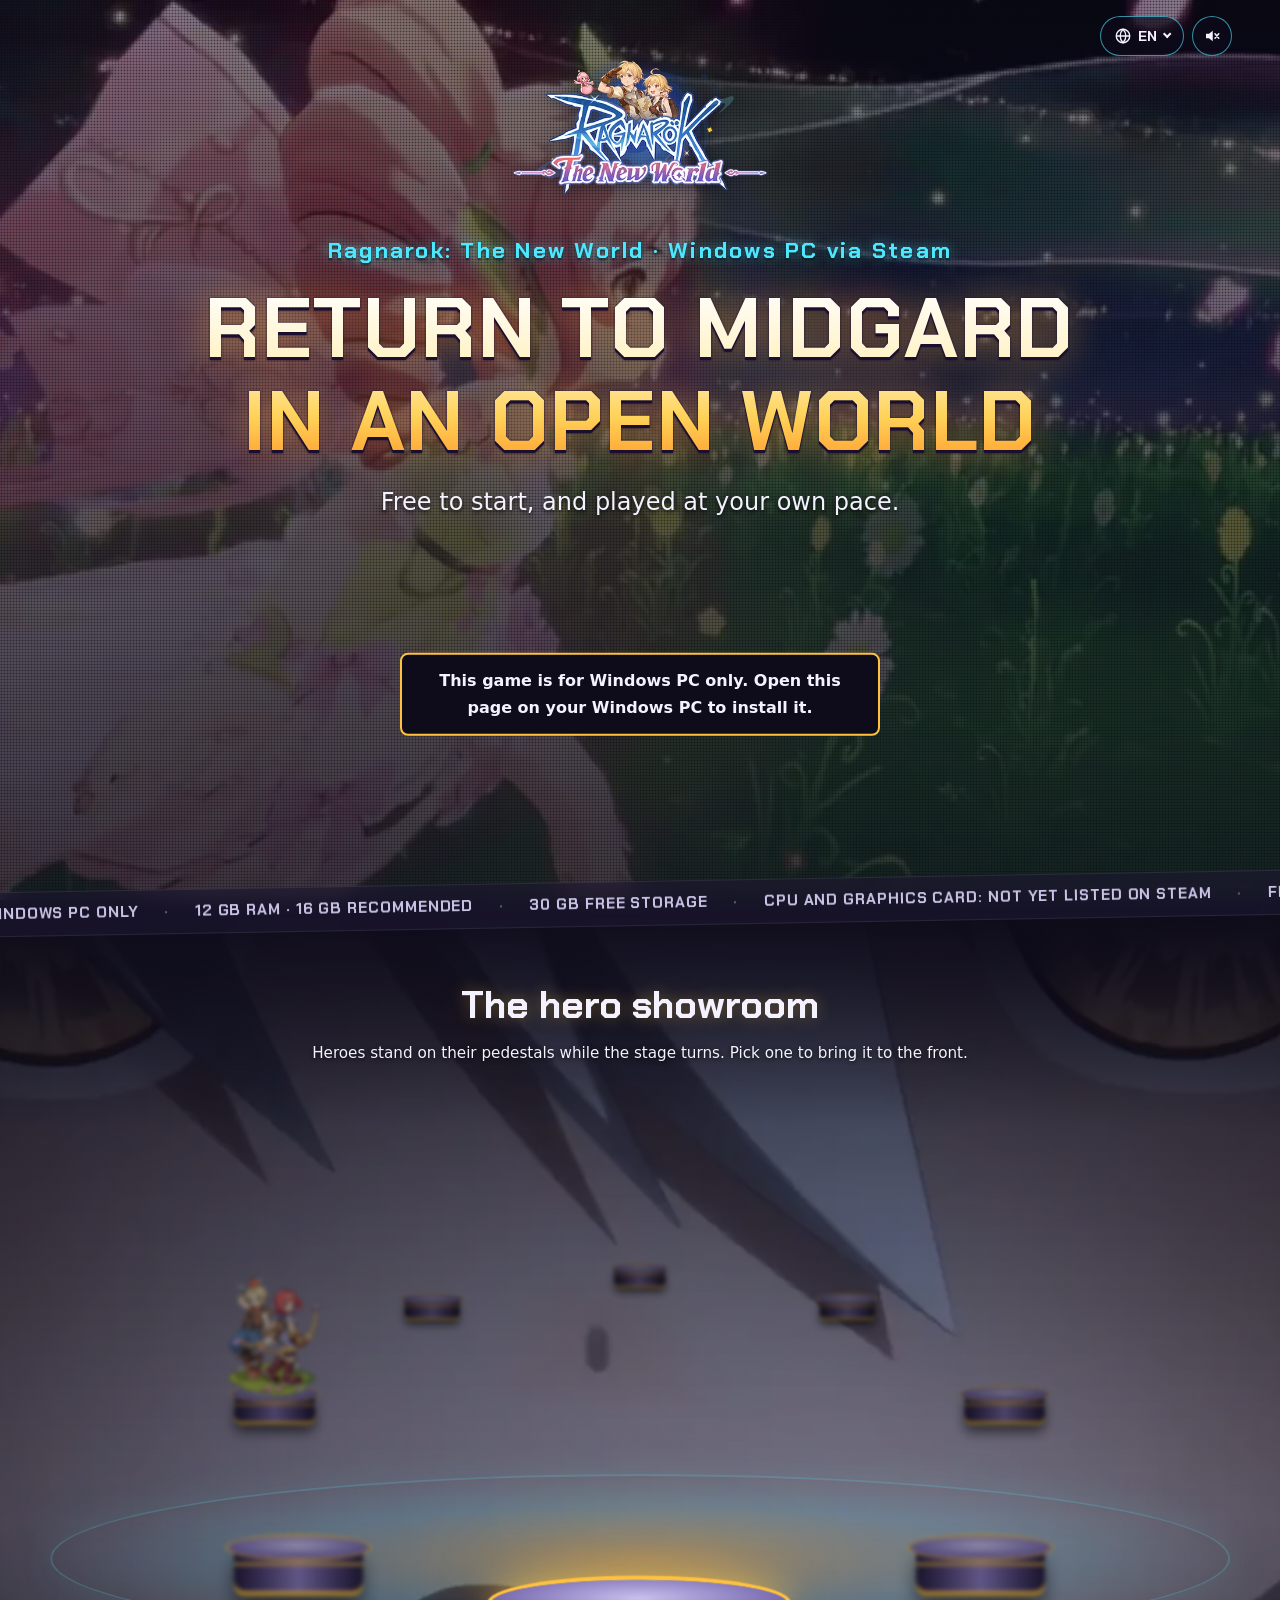
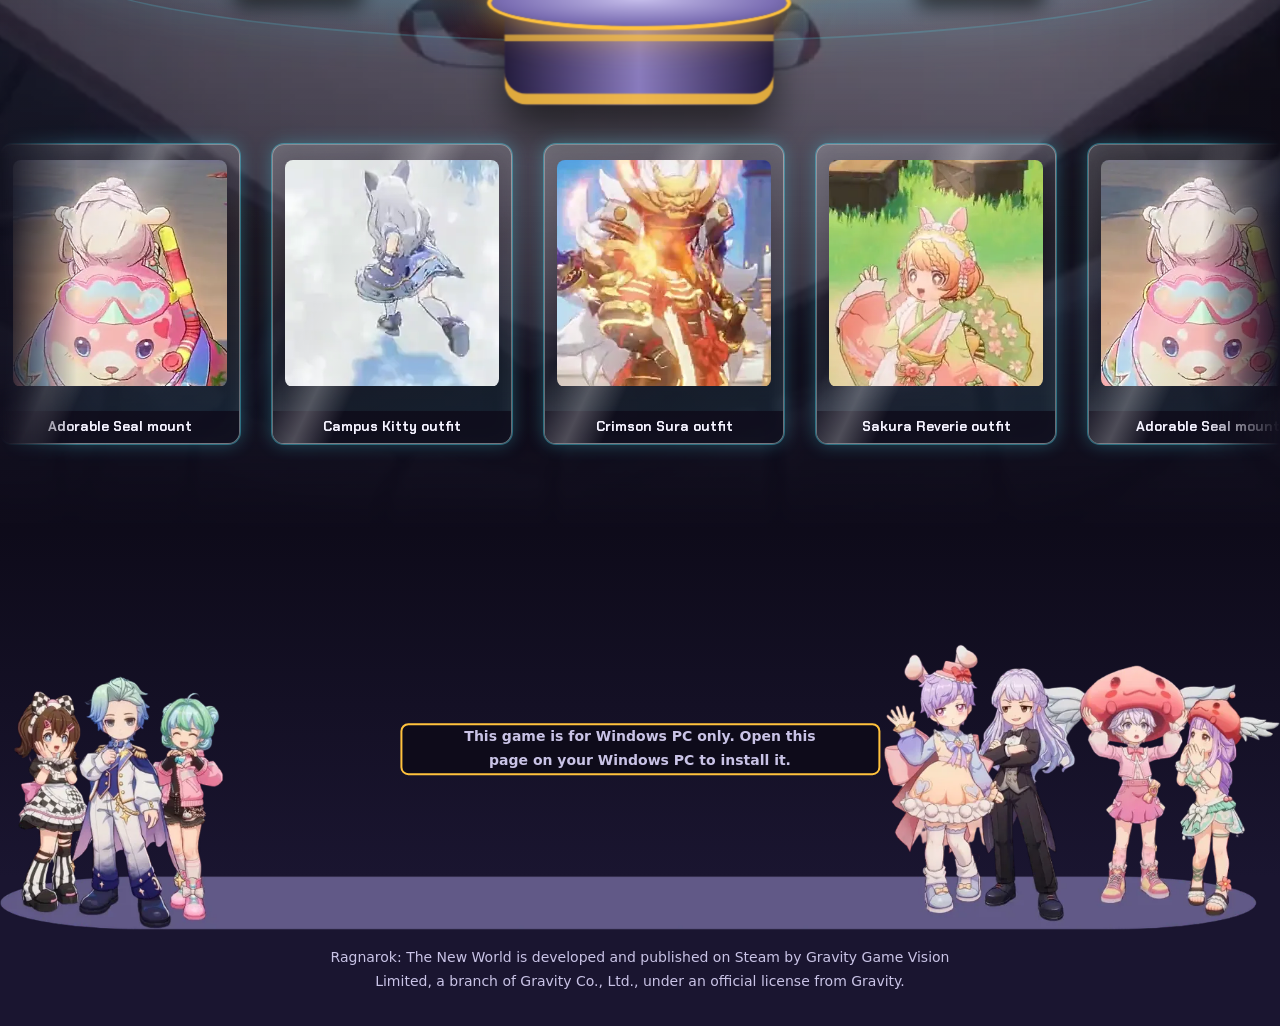
==== commit 8eb8f318: "Larger, sharper showroom statues (960px tall) for the featured front slot Co-Authored-By: Claude Opu" ====
--- a/en.html
+++ b/en.html
@@ -86,7 +86,7 @@
               <button type="button" class="statue-btn" data-slot="0" aria-pressed="true">
                 <span class="statue-face">
                   <span class="statue-body">
-                  <img class="statue-img" src="./assets/images/hero-1.webp" srcset="./assets/images/hero-1-sm.webp 300w, ./assets/images/hero-1.webp 473w" sizes="(max-width: 800px) 165px, 440px" width="473" height="600" loading="lazy" decoding="async" alt="Red-haired fighter and brown-haired girl with daggers">
+                  <img class="statue-img" src="./assets/images/hero-1.webp" srcset="./assets/images/hero-1-sm.webp 379w, ./assets/images/hero-1.webp 757w" sizes="(max-width: 800px) 180px, 520px" width="757" height="960" loading="lazy" decoding="async" alt="Red-haired fighter and brown-haired girl with daggers">
                   <span class="plinth" aria-hidden="true"></span>
                   </span>
                 </span>
@@ -96,7 +96,7 @@
               <button type="button" class="statue-btn" data-slot="1" aria-pressed="false">
                 <span class="statue-face">
                   <span class="statue-body">
-                  <img class="statue-img" src="./assets/images/hero-2.webp" srcset="./assets/images/hero-2-sm.webp 355w, ./assets/images/hero-2.webp 561w" sizes="(max-width: 800px) 165px, 440px" width="561" height="600" loading="lazy" decoding="async" alt="Two blond gunslingers with golden revolvers">
+                  <img class="statue-img" src="./assets/images/hero-2.webp" srcset="./assets/images/hero-2-sm.webp 449w, ./assets/images/hero-2.webp 898w" sizes="(max-width: 800px) 180px, 520px" width="898" height="960" loading="lazy" decoding="async" alt="Two blond gunslingers with golden revolvers">
                   <span class="plinth" aria-hidden="true"></span>
                   </span>
                 </span>
@@ -106,7 +106,7 @@
               <button type="button" class="statue-btn" data-slot="2" aria-pressed="false">
                 <span class="statue-face">
                   <span class="statue-body">
-                  <img class="statue-img" src="./assets/images/hero-3.webp" srcset="./assets/images/hero-3-sm.webp 341w, ./assets/images/hero-3.webp 538w" sizes="(max-width: 800px) 165px, 440px" width="538" height="600" loading="lazy" decoding="async" alt="Girl with books and boy in an orange robe, with fluffy pets">
+                  <img class="statue-img" src="./assets/images/hero-3.webp" srcset="./assets/images/hero-3-sm.webp 430w, ./assets/images/hero-3.webp 861w" sizes="(max-width: 800px) 180px, 520px" width="861" height="960" loading="lazy" decoding="async" alt="Girl with books and boy in an orange robe, with fluffy pets">
                   <span class="plinth" aria-hidden="true"></span>
                   </span>
                 </span>
@@ -116,7 +116,7 @@
               <button type="button" class="statue-btn" data-slot="3" aria-pressed="false">
                 <span class="statue-face">
                   <span class="statue-body">
-                  <img class="statue-img" src="./assets/images/hero-4.webp" srcset="./assets/images/hero-4-sm.webp 347w, ./assets/images/hero-4.webp 547w" sizes="(max-width: 800px) 165px, 440px" width="547" height="600" loading="lazy" decoding="async" alt="Merchant pair with a cart, coins and a wooden puppet">
+                  <img class="statue-img" src="./assets/images/hero-4.webp" srcset="./assets/images/hero-4-sm.webp 438w, ./assets/images/hero-4.webp 876w" sizes="(max-width: 800px) 180px, 520px" width="876" height="960" loading="lazy" decoding="async" alt="Merchant pair with a cart, coins and a wooden puppet">
                   <span class="plinth" aria-hidden="true"></span>
                   </span>
                 </span>
@@ -126,7 +126,7 @@
               <button type="button" class="statue-btn" data-slot="4" aria-pressed="false">
                 <span class="statue-face">
                   <span class="statue-body">
-                  <img class="statue-img" src="./assets/images/hero-5.webp" srcset="./assets/images/hero-5-sm.webp 365w, ./assets/images/hero-5.webp 576w" sizes="(max-width: 800px) 165px, 440px" width="576" height="600" loading="lazy" decoding="async" alt="Staff-wielding pair with pink seal companions">
+                  <img class="statue-img" src="./assets/images/hero-5.webp" srcset="./assets/images/hero-5-sm.webp 461w, ./assets/images/hero-5.webp 922w" sizes="(max-width: 800px) 180px, 520px" width="922" height="960" loading="lazy" decoding="async" alt="Staff-wielding pair with pink seal companions">
                   <span class="plinth" aria-hidden="true"></span>
                   </span>
                 </span>
@@ -136,7 +136,7 @@
               <button type="button" class="statue-btn" data-slot="5" aria-pressed="false">
                 <span class="statue-face">
                   <span class="statue-body">
-                  <img class="statue-img" src="./assets/images/hero-6.webp" srcset="./assets/images/hero-6-sm.webp 407w, ./assets/images/hero-6.webp 643w" sizes="(max-width: 800px) 165px, 440px" width="643" height="600" loading="lazy" decoding="async" alt="Blond swordsman and blue-haired knight with great swords">
+                  <img class="statue-img" src="./assets/images/hero-6.webp" srcset="./assets/images/hero-6-sm.webp 514w, ./assets/images/hero-6.webp 1029w" sizes="(max-width: 800px) 180px, 520px" width="1029" height="960" loading="lazy" decoding="async" alt="Blond swordsman and blue-haired knight with great swords">
                   <span class="plinth" aria-hidden="true"></span>
                   </span>
                 </span>
@@ -146,7 +146,7 @@
               <button type="button" class="statue-btn" data-slot="6" aria-pressed="false">
                 <span class="statue-face">
                   <span class="statue-body">
-                  <img class="statue-img" src="./assets/images/hero-7.webp" srcset="./assets/images/hero-7-sm.webp 295w, ./assets/images/hero-7.webp 466w" sizes="(max-width: 800px) 165px, 440px" width="466" height="600" loading="lazy" decoding="async" alt="Archer pair with golden bows and an apple on an arrow">
+                  <img class="statue-img" src="./assets/images/hero-7.webp" srcset="./assets/images/hero-7-sm.webp 372w, ./assets/images/hero-7.webp 745w" sizes="(max-width: 800px) 180px, 520px" width="745" height="960" loading="lazy" decoding="async" alt="Archer pair with golden bows and an apple on an arrow">
                   <span class="plinth" aria-hidden="true"></span>
                   </span>
                 </span>
@@ -156,7 +156,7 @@
               <button type="button" class="statue-btn" data-slot="7" aria-pressed="false">
                 <span class="statue-face">
                   <span class="statue-body">
-                  <img class="statue-img" src="./assets/images/hero-8.webp" srcset="./assets/images/hero-8-sm.webp 336w, ./assets/images/hero-8.webp 531w" sizes="(max-width: 800px) 165px, 440px" width="531" height="600" loading="lazy" decoding="async" alt="Pair in green cloaks with a ring staff and claws">
+                  <img class="statue-img" src="./assets/images/hero-8.webp" srcset="./assets/images/hero-8-sm.webp 425w, ./assets/images/hero-8.webp 849w" sizes="(max-width: 800px) 180px, 520px" width="849" height="960" loading="lazy" decoding="async" alt="Pair in green cloaks with a ring staff and claws">
                   <span class="plinth" aria-hidden="true"></span>
                   </span>
                 </span>
--- a/style.min.css
+++ b/style.min.css
@@ -1 +1 @@
-@font-face{font-family:Chakra Petch;font-style:normal;font-weight:700;font-display:swap;src:url(./assets/fonts/chakra-petch-700-thai.woff2) format("woff2");unicode-range:U+02D7,U+0303,U+0331,U+0E01-0E5B,U+200C-200D,U+25CC}@font-face{font-family:Chakra Petch;font-style:normal;font-weight:700;font-display:swap;src:url(./assets/fonts/chakra-petch-700-latin.woff2) format("woff2");unicode-range:U+0000-00FF,U+0131,U+0152-0153,U+02BB-02BC,U+02C6,U+02DA,U+02DC,U+0304,U+0308,U+0329,U+2000-206F,U+20AC,U+2122,U+2191,U+2193,U+2212,U+2215,U+FEFF,U+FFFD}@font-face{font-family:Chakra Petch;font-style:normal;font-weight:700;font-display:swap;src:url(./assets/fonts/chakra-petch-700-vietnamese.woff2) format("woff2");unicode-range:U+0102-0103,U+0110-0111,U+0128-0129,U+0168-0169,U+01A0-01A1,U+01AF-01B0,U+0300-0301,U+0303-0304,U+0308-0309,U+0323,U+0329,U+1EA0-1EF9,U+20AB}*,*:before,*:after{box-sizing:border-box}:root{--bg: #0e0b1a;--surface: #1a1530;--text: #f4f2ff;--muted: #c9c3e6;--focus: #ffd27a;--neon-a: #4de8ff;--gold: #ffc23d;--gold-deep: #ff8a1f;--gold-light: #ffe08a;--gold-text: #2a1500;--indigo: #2a1766;--cjk: "Microsoft YaHei", "PingFang SC", "Noto Sans SC";--game-font: "Chakra Petch", system-ui, "Segoe UI", var(--cjk), sans-serif}html{font-size:100%;scroll-behavior:smooth}body{margin:0;font-family:system-ui,-apple-system,"Segoe UI","Noto Sans Thai","Sarabun",Roboto,Arial,var(--cjk),sans-serif;line-height:1.7;color:var(--text);background:var(--bg)}html[lang=th] body{line-height:1.85}[hidden]{display:none!important}.skip-link{position:absolute;inset-inline-start:1rem;top:-100px}.skip-link:focus{top:1rem;z-index:10;padding:.5rem 1rem;background:var(--text);color:var(--bg)}main:focus{outline:none}main{overflow-x:clip}:focus-visible{outline:3px solid var(--focus);outline-offset:3px}h1,h2,.eyebrow,.card-label{font-family:var(--game-font)}.hero{position:relative;display:grid;place-items:center;min-height:100vh;min-height:100svh;padding:4rem clamp(1rem,4vw,3rem) 3rem;overflow:hidden;text-align:center}.hero-video{position:absolute;inset:0;width:100%;height:100%;object-fit:cover}.hero-overlay{position:absolute;inset:0;background:radial-gradient(rgba(8,6,18,.5) .8px,transparent 1.1px) 0 0 / 3px 3px,linear-gradient(to bottom,#0e0b1a80,#0e0b1acc)}.hero-text{position:relative;max-width:60rem}.eyebrow{margin:0 0 .75rem;color:var(--neon-a);font-size:clamp(1.05rem,2.4vw,1.4rem);letter-spacing:.1em;text-shadow:0 0 12px rgba(77,232,255,.55),0 2px 3px rgba(0,0,0,.8)}h1{font-size:clamp(2.3rem,7.2vw,5.2rem);line-height:1.12;margin:0 0 .9rem;text-transform:uppercase;letter-spacing:.02em}.hero h1{color:#fff3c9;background:linear-gradient(180deg,#fff,#fff3c9 40%,#ffd35a 72%,#ff9a2a);-webkit-background-clip:text;background-clip:text;-webkit-text-fill-color:transparent;filter:drop-shadow(0 3px 0 #1a0f2e) drop-shadow(0 0 1px #1a0f2e) drop-shadow(0 0 18px rgba(255,170,60,.45))}html[lang=th] .hero h1{line-height:1.3}h2{font-size:clamp(1.6rem,3.8vw,2.4rem);line-height:1.4;margin:0 0 .5rem;text-shadow:0 0 16px rgba(255,194,61,.35)}.lead{font-size:clamp(1.15rem,2.2vw,1.5rem);margin:0 0 1.75rem;text-shadow:0 2px 4px rgba(0,0,0,.8)}.muted{color:var(--muted);font-size:.95rem;margin:0}.os-notice{position:absolute;z-index:2;top:50%;left:50%;width:min(30rem,calc(100vw - 2rem));margin:0;transform:translate(-50%,-50%);padding:.75rem 1rem;border:2px solid var(--gold);border-radius:8px;background:var(--bg);font-weight:700}.hero-sparks span{position:absolute;bottom:-12px;width:6px;height:6px;border-radius:50%;background:var(--gold);box-shadow:0 0 8px var(--gold),0 0 16px var(--gold);opacity:0;animation:spark-rise 7s linear infinite}.hero-sparks span:nth-child(1){left:6%;animation-delay:0s}.hero-sparks span:nth-child(2){left:16%;animation-delay:-2.5s;animation-duration:9s;background:var(--neon-a);box-shadow:0 0 10px var(--neon-a)}.hero-sparks span:nth-child(3){left:27%;animation-delay:-5s}.hero-sparks span:nth-child(4){left:38%;animation-delay:-1.2s;animation-duration:8s;background:var(--gold);box-shadow:0 0 10px var(--gold)}.hero-sparks span:nth-child(5){left:49%;animation-delay:-3.8s;animation-duration:10s}.hero-sparks span:nth-child(6){left:58%;animation-delay:-6.1s;background:var(--neon-a);box-shadow:0 0 10px var(--neon-a)}.hero-sparks span:nth-child(7){left:68%;animation-delay:-.7s;animation-duration:8.5s}.hero-sparks span:nth-child(8){left:78%;animation-delay:-4.4s;background:var(--gold);box-shadow:0 0 10px var(--gold)}.hero-sparks span:nth-child(9){left:87%;animation-delay:-2s;animation-duration:9.5s}.hero-sparks span:nth-child(10){left:95%;animation-delay:-5.6s;background:var(--neon-a);box-shadow:0 0 10px var(--neon-a)}@keyframes spark-rise{0%{transform:translate(0) scale(.6);opacity:0}10%{opacity:1}50%{transform:translate(18px,-50vh) scale(1)}90%{opacity:.8}to{transform:translate(-10px,-100vh) scale(.4);opacity:0}}.cta-wrap.is-blocked:before,.cta-wrap.is-blocked .orb-ring,.cta-wrap.is-blocked .orb-fire{display:none}.cta-wrap{--orb: clamp(150px, 42vw, 190px);position:relative;display:grid;place-items:center;width:var(--orb);height:var(--orb);margin:calc(var(--orb) * .4) auto calc(var(--orb) * .3)}.orb-fire{position:absolute;z-index:2;left:50%;top:50%;width:calc(var(--orb) * 2.3);height:calc(var(--orb) * 2.6);transform:translate(-50%,-56%);pointer-events:none;-webkit-mask-image:radial-gradient(circle closest-side at 50% 56%,transparent 0 33%,rgba(0,0,0,.55) 39%,#000 45%);mask-image:radial-gradient(circle closest-side at 50% 56%,transparent 0 33%,rgba(0,0,0,.55) 39%,#000 45%)}.cta-wrap:before{content:"";position:absolute;inset:0;border-radius:50%;border:3px solid #ff8a1f;animation:orb-ripple 2.2s ease-out infinite}.orb-ring{position:absolute;inset:-6px;border-radius:50%;background:conic-gradient(#ff3d00,#ffb300,#ff6a00,#ffe066,#ff2a00,#ff9100,#ff3d00);filter:blur(2px);animation:orb-spin 1.6s linear infinite,ring-flicker .9s steps(3) infinite}.cta-orb{position:relative;z-index:1;display:flex;flex-direction:column;align-items:center;justify-content:center;width:100%;height:100%;border-radius:50%;background:radial-gradient(circle at 50% 38%,#fff7d1,#ffd23f 32%,#ff9a1f,#e8541a);color:var(--gold-text);font-family:var(--game-font);font-weight:700;line-height:1.1;text-align:center;text-decoration:none;box-shadow:0 0 0 4px #3c0a008c,0 0 30px #ff9a1f,0 0 80px #ff500099,inset 0 -14px 26px #aa1e0073;animation:orb-flicker 1.4s ease-in-out infinite;transition:transform .2s ease}.orb-main{font-size:clamp(2rem,7vw,2.6rem);line-height:1;text-transform:uppercase;letter-spacing:.04em;text-shadow:0 2px 0 rgba(255,255,255,.6),0 4px 0 rgba(90,40,0,.3)}.orb-now{display:inline-block;margin-top:.2rem;padding:.05rem .7rem .15rem;border-radius:10px;background:var(--indigo);color:var(--gold-light);font-size:clamp(1.35rem,4.6vw,1.7rem);line-height:1.2;text-transform:uppercase;letter-spacing:.08em;box-shadow:0 3px #120a33,0 0 12px #ff781e99;transform:rotate(-7deg);animation:now-wiggle 1.8s ease-in-out infinite}.orb-sub{margin-top:.75rem;font-size:clamp(.9rem,3vw,1.02rem);letter-spacing:.02em}@keyframes now-wiggle{0%,70%,to{transform:rotate(-7deg) scale(1)}78%{transform:rotate(5deg) scale(1.12)}86%{transform:rotate(-10deg) scale(1.06)}94%{transform:rotate(-5deg) scale(1.1)}}.cta-orb:hover{transform:scale(1.08)}.cta-orb:active{transform:scale(.96)}.cta-wrap:hover .orb-ring{animation-duration:.8s,.5s}.cta-orb:focus-visible{outline-color:var(--neon-a);outline-offset:10px}@keyframes orb-spin{to{transform:rotate(360deg)}}@keyframes orb-ripple{0%{transform:scale(1);opacity:.9}to{transform:scale(1.6);opacity:0}}@keyframes ring-flicker{0%{opacity:1}33%{opacity:.75}66%{opacity:.95}}@keyframes orb-flicker{0%,to{box-shadow:0 0 0 4px #3c0a008c,0 0 30px #ff9a1f,0 0 80px #ff500099,inset 0 -14px 26px #aa1e0073}25%{box-shadow:0 0 0 4px #3c0a008c,0 0 42px #ffb03a,0 0 110px #ff5a00bf,inset 0 -10px 22px #aa1e0066}55%{box-shadow:0 0 0 4px #3c0a008c,0 0 26px #ff8a1f,0 0 70px #ff3c008c,inset 0 -16px 28px #aa1e0080}80%{box-shadow:0 0 0 4px #3c0a008c,0 0 48px #ffc04d,0 0 120px #ff6400cc,inset 0 -12px 24px #aa1e006b}}.hero{--flow-logo-w: clamp(160px, 20vw, 260px);padding-top:calc(3.2rem + var(--flow-logo-w) * .575 + 1rem)}.hero-logo{position:absolute;z-index:1;top:3.2rem;left:50%;width:var(--flow-logo-w);height:auto;transform:translate(-50%);filter:drop-shadow(0 2px 8px rgba(14,11,26,.6))}@media (min-width: 1000px) and (min-aspect-ratio: 3/2){.hero{padding-top:4rem}.hero-logo{top:0;left:1.25vw;width:16vw;transform:none}}.top-tools{position:absolute;top:1rem;right:clamp(.75rem,4vw,3rem);z-index:3;display:flex;align-items:flex-start;gap:.5rem}.lang-menu{position:relative}.lang-menu summary,.sound-toggle{display:inline-flex;align-items:center;gap:.35rem;min-height:2.5rem;padding:.35rem .8rem;border:1px solid rgba(77,232,255,.6);border-radius:999px;background:#0e0b1ab3;color:var(--text);font-family:var(--game-font);font-size:.9rem;line-height:1;cursor:pointer;transition:box-shadow .2s ease,border-color .2s ease}.lang-menu summary{list-style:none}.lang-menu summary::-webkit-details-marker{display:none}.lang-menu summary:after{content:"";width:.4rem;height:.4rem;margin-left:.1rem;border-right:2px solid currentColor;border-bottom:2px solid currentColor;transform:translateY(-2px) rotate(45deg)}.lang-menu[open] summary:after{transform:translateY(1px) rotate(-135deg)}.sound-toggle{justify-content:center;min-width:2.5rem;padding:.35rem}.lang-menu summary:hover,.sound-toggle:hover{border-color:var(--neon-a);box-shadow:0 0 10px #4de8ff99}.sound-toggle[aria-pressed=true]{border-color:var(--gold);color:var(--gold);box-shadow:0 0 12px #ffc23d8c}.sound-toggle .ico-on,.sound-toggle[aria-pressed=true] .ico-off{display:none}.sound-toggle[aria-pressed=true] .ico-on{display:block}.ico{display:block;flex:none}.lang-list{position:absolute;top:calc(100% + .4rem);right:0;min-width:11rem;margin:0;padding:.35rem;list-style:none;border:1px solid rgba(77,232,255,.5);border-radius:12px;background:#0e0b1af2;box-shadow:0 10px 30px #00000080,0 0 18px #4de8ff33;text-align:start}.lang-list a{display:block;padding:.5rem .75rem;border-radius:8px;color:var(--text);text-decoration:none;line-height:1.4}.lang-list a:hover{background:#4de8ff1f}.lang-list a[aria-current=page]{background:var(--gold);color:var(--gold-text);font-weight:700}.sr-only{position:absolute;width:1px;height:1px;margin:-1px;padding:0;overflow:hidden;clip:rect(0 0 0 0);white-space:nowrap;border:0}.orb-now.orb-now--long{padding-inline:.5rem;font-size:clamp(.85rem,3vw,1.05rem);letter-spacing:.03em}.info-ticker{position:relative;z-index:4;margin:-1.2rem -1rem;overflow:hidden;border-top:1px solid rgba(255,255,255,.08);border-bottom:1px solid rgba(255,255,255,.08);background:#1a15309e;-webkit-backdrop-filter:blur(8px);backdrop-filter:blur(8px);transform:rotate(-1deg)}.ticker-track{display:flex;width:max-content;margin:0;padding:0;list-style:none;animation:ticker-run 60s linear infinite}.info-ticker:hover .ticker-track{animation-play-state:paused}@keyframes ticker-run{to{transform:translate(-50%)}}.ticker-track li{display:flex;align-items:center;padding:.55rem 0;color:var(--muted);font-family:var(--game-font);font-size:clamp(.82rem,1.4vw,.95rem);font-weight:700;letter-spacing:.06em;text-transform:uppercase;white-space:nowrap}.ticker-track li:after{content:"\b7";margin:0 1.6rem;color:#c9c3e673}.showroom{--sw: clamp(100px, 12vw, 160px);--sr: calc(var(--sw) * 2.4);--vw: clamp(150px, 19vw, 240px);--vr: calc(var(--vw) * 2.05);padding:clamp(2.5rem,6vw,4.5rem) 0 clamp(1.5rem,4vw,3rem);overflow:hidden;text-align:center;background:linear-gradient(to bottom,var(--bg) 0%,rgba(14,11,26,.55) 18%,rgba(14,11,26,.45) 50%,rgba(14,11,26,.7) 78%,var(--bg) 100%),url(./assets/images/showroom-bg.webp) center 30% / cover no-repeat,var(--bg)}.showroom h2,.showroom>.muted{padding:0 1rem}.showroom>.muted{color:var(--text);text-shadow:0 1px 4px rgba(0,0,0,.8)}.statue-stage{position:relative;height:calc(var(--sw) * 3.8);margin-top:.5rem;perspective:calc(var(--sw) * 6.8);perspective-origin:50% 0%}.show-floor{position:absolute;left:50%;bottom:calc(var(--sw) * .1);width:calc(var(--sr) * 3.2);height:calc(var(--sw) * 1.1);transform:translate(-50%);border-radius:50%;background:radial-gradient(ellipse at center,#ffc23d47,#4de8ff24 45%,#0e0b1a00 72%);box-shadow:inset 0 0 0 2px #4de8ff33,0 0 40px #4de8ff1a}.statue-tilt{position:absolute;inset:0;transform-style:preserve-3d;transform:rotateX(-10deg)}.statue-ring{position:absolute;left:50%;bottom:calc(var(--sw) * 1.5);width:var(--sw);height:calc(var(--sw) * 1.6);margin:0 0 0 calc(var(--sw) / -2);padding:0;list-style:none;transform-style:preserve-3d;will-change:transform;transition:transform 2.2s cubic-bezier(.45,.05,.25,1)}.statue{position:absolute;inset:0;transform-style:preserve-3d;transform:rotateY(var(--a)) translateZ(var(--sr))}.statue:nth-child(1){--a: 0deg}.statue:nth-child(2){--a: 45deg}.statue:nth-child(3){--a: 90deg}.statue:nth-child(4){--a: 135deg}.statue:nth-child(5){--a: 180deg}.statue:nth-child(6){--a: 225deg}.statue:nth-child(7){--a: 270deg}.statue:nth-child(8){--a: 315deg}.statue-btn{display:block;width:100%;height:100%;transform-style:preserve-3d;padding:0;border:0;background:none;color:inherit;font:inherit;cursor:pointer}.statue-btn:focus-visible{outline-offset:4px}.statue-face{display:flex;flex-direction:column;align-items:center;justify-content:flex-end;width:100%;height:100%;transform:rotateY(calc(-1 * var(--a))) rotateX(10deg);transform-origin:50% 100%;will-change:transform;transition:transform 2.2s cubic-bezier(.45,.05,.25,1)}.statue-body{--s: .5;display:flex;flex-direction:column;align-items:center;width:100%;transform:scale(var(--s));transform-origin:50% 100%;will-change:transform,filter;transition:transform 2.2s cubic-bezier(.45,.05,.25,1),filter 1.2s ease}.showroom:not(.is-ready) .statue-body,.showroom:not(.is-ready) .statue-face,.showroom:not(.is-ready) .statue-ring{transition:none}.statue[data-dist="0"] .statue-body{--s: 1.45}.statue[data-dist="1"] .statue-body{--s: .8;filter:blur(2px) brightness(.7)}.statue[data-dist="2"] .statue-body{--s: .66;filter:blur(3.5px) brightness(.55)}.statue[data-dist="3"] .statue-body,.statue[data-dist="4"] .statue-body{--s: .56;filter:blur(5px) brightness(.45)}.statue-img{position:relative;z-index:1;display:block;width:auto;max-width:140%;height:calc(var(--sw) * 1.2);margin-bottom:calc(var(--sw) * -.1);object-fit:contain}.plinth{position:relative;display:block;width:80%;height:calc(var(--sw) * .3);margin-top:calc(var(--sw) * .07);border-radius:0 0 10px 10px;background:linear-gradient(90deg,#241d3f,#4f4378 22%,#8a7cc0,#4f4378 78%,#241d3f);box-shadow:inset 0 -5px #ffc23dd9,0 12px 18px #0000008c}.plinth:before{content:"";position:absolute;top:calc(var(--sw) * -.07);right:-5%;left:-5%;height:calc(var(--sw) * .14);border-radius:50%;background:radial-gradient(ellipse at 50% 40%,#c9c1ee,#7c6fb4 65%,#4f4378);box-shadow:0 0 0 2px var(--gold)}.plinth:after{content:"";position:absolute;top:30%;right:0;left:0;height:3px;background:#ffc23db3}.statue[data-dist="0"] .plinth:before{box-shadow:0 0 0 2px var(--gold),0 0 18px #ffc23de6,0 -10px 40px #ffc23d59}.vitrine-marquee{margin-top:3.5rem;padding:30px 0 40px;overflow:hidden;-webkit-mask-image:linear-gradient(90deg,transparent,#000 6%,#000 94%,transparent);mask-image:linear-gradient(90deg,transparent,#000 6%,#000 94%,transparent)}.vitrine-track{display:flex;width:max-content;margin:0;padding:0;list-style:none;animation:vitrine-run 34s linear infinite}.vitrine-marquee:hover .vitrine-track,.vitrine-marquee:focus-within .vitrine-track{animation-play-state:paused}@keyframes vitrine-run{to{transform:translate(-50%)}}.vit-item{flex:0 0 auto;width:var(--vw);height:calc(var(--vw) * 1.25);margin-right:clamp(1rem,3vw,2rem);animation:vitrine-float 3.4s ease-in-out infinite}.vit-item:nth-child(2n){animation-delay:-1.7s}.vit-item:nth-child(3n){animation-duration:2.9s}@keyframes vitrine-float{0%,to{transform:translateY(0) rotate(-2.5deg)}42%{transform:translateY(-20px) rotate(2.5deg)}46%{transform:translateY(-20px) rotate(4deg)}50%{transform:translateY(-20px) rotate(1deg)}54%{transform:translateY(-20px) rotate(3.5deg)}58%{transform:translateY(-19px) rotate(2deg)}}.vitrine{position:relative;display:block;width:100%;height:100%;padding:0;overflow:hidden;border:1px solid rgba(255,255,255,.35);border-radius:12px;background:linear-gradient(160deg,#ffffff2e,#ffffff0a 45%,#4de8ff1a);box-shadow:0 0 0 1px #4de8ff59,0 0 18px #4de8ff4d,inset 0 0 22px #ffffff14;color:var(--text);font:inherit;cursor:pointer;transition:box-shadow .4s ease,border-color .4s ease}.vitrine .card-video{position:absolute;top:5%;left:5%;width:90%;height:76%;object-fit:cover;border-radius:8px}.vitrine:after{content:"";position:absolute;inset:0;background:linear-gradient(115deg,transparent 30%,rgba(255,255,255,.26) 42%,transparent 52%);pointer-events:none}.vitrine .card-label{position:absolute;right:0;bottom:0;left:0;padding:.45rem .4rem;background:#0e0b1acc;font-family:var(--game-font);font-size:.85rem;line-height:1.3}.vitrine:hover{border-color:var(--neon-a);box-shadow:0 0 0 1px var(--neon-a),0 0 26px #4de8ff99}.vitrine[aria-pressed=true]{border-color:var(--gold);box-shadow:0 0 0 1px var(--gold),0 0 24px #ffc23db3,0 0 60px #ff8a1f59}.vitrine[aria-pressed=true] .card-label{color:var(--gold)}.site-footer{padding:0 0 1.75rem;font-size:.875rem;color:var(--muted);background:linear-gradient(to bottom,var(--bg) 0%,var(--surface) 70%);text-align:center}.site-footer p{margin:.25rem auto;max-width:48rem;padding:0 clamp(1rem,4vw,3rem)}.footer-stage{position:relative;display:flex;flex-direction:column;align-items:center;max-width:1800px;margin:0 auto 1rem;padding-top:1rem}.footer-crew{display:block;width:100%;height:auto}.cta-wrap--footer{margin:calc(var(--orb) * .5) auto .5rem}@media (min-width: 800px){.footer-stage{padding-top:7rem}.cta-wrap--footer{--orb: clamp(150px, 14vw, 200px);position:absolute;bottom:24%;left:50%;margin:0;transform:translate(-50%)}}@media (max-width: 800px){.hero-sparks{display:none}.statue[data-dist="1"] .statue-body{filter:brightness(.7)}.statue[data-dist="2"] .statue-body{filter:brightness(.55)}.statue[data-dist="3"] .statue-body,.statue[data-dist="4"] .statue-body{filter:brightness(.45)}.statue-body{will-change:transform}.vit-item{animation-name:vitrine-bob}.info-ticker{-webkit-backdrop-filter:none;backdrop-filter:none;background:#1a1530d9}}@keyframes vitrine-bob{0%,to{transform:translateY(0)}50%{transform:translateY(-14px)}}@media (prefers-reduced-motion: reduce){html{scroll-behavior:auto}.hero-sparks{display:none}.cta-wrap:before,.orb-ring,.cta-orb,.orb-now{animation:none}.orb-fire{display:none}.statue-ring,.statue-face,.statue-body,.vitrine,.cta-orb{transition:none}.ticker-track{animation:none;flex-wrap:wrap;width:auto;justify-content:center}.ticker-track .ticker-clone{display:none}.vitrine-marquee{-webkit-mask-image:none;mask-image:none}.vitrine-track{animation:none;width:auto;flex-wrap:wrap;justify-content:center;gap:1rem;padding:0 1rem}.vit-item{animation:none;margin-right:0}.vitrine-track .vit-clone{display:none}}@media (pointer: fine){html{cursor:url(./assets/images/cursor.png) 7 34,auto}a,button,summary,.statue-btn,.vitrine{cursor:url(./assets/images/cursor-hover.png) 7 34,pointer}}
+@font-face{font-family:Chakra Petch;font-style:normal;font-weight:700;font-display:swap;src:url(./assets/fonts/chakra-petch-700-thai.woff2) format("woff2");unicode-range:U+02D7,U+0303,U+0331,U+0E01-0E5B,U+200C-200D,U+25CC}@font-face{font-family:Chakra Petch;font-style:normal;font-weight:700;font-display:swap;src:url(./assets/fonts/chakra-petch-700-latin.woff2) format("woff2");unicode-range:U+0000-00FF,U+0131,U+0152-0153,U+02BB-02BC,U+02C6,U+02DA,U+02DC,U+0304,U+0308,U+0329,U+2000-206F,U+20AC,U+2122,U+2191,U+2193,U+2212,U+2215,U+FEFF,U+FFFD}@font-face{font-family:Chakra Petch;font-style:normal;font-weight:700;font-display:swap;src:url(./assets/fonts/chakra-petch-700-vietnamese.woff2) format("woff2");unicode-range:U+0102-0103,U+0110-0111,U+0128-0129,U+0168-0169,U+01A0-01A1,U+01AF-01B0,U+0300-0301,U+0303-0304,U+0308-0309,U+0323,U+0329,U+1EA0-1EF9,U+20AB}*,*:before,*:after{box-sizing:border-box}:root{--bg: #0e0b1a;--surface: #1a1530;--text: #f4f2ff;--muted: #c9c3e6;--focus: #ffd27a;--neon-a: #4de8ff;--gold: #ffc23d;--gold-deep: #ff8a1f;--gold-light: #ffe08a;--gold-text: #2a1500;--indigo: #2a1766;--cjk: "Microsoft YaHei", "PingFang SC", "Noto Sans SC";--game-font: "Chakra Petch", system-ui, "Segoe UI", var(--cjk), sans-serif}html{font-size:100%;scroll-behavior:smooth}body{margin:0;font-family:system-ui,-apple-system,"Segoe UI","Noto Sans Thai","Sarabun",Roboto,Arial,var(--cjk),sans-serif;line-height:1.7;color:var(--text);background:var(--bg)}html[lang=th] body{line-height:1.85}[hidden]{display:none!important}.skip-link{position:absolute;inset-inline-start:1rem;top:-100px}.skip-link:focus{top:1rem;z-index:10;padding:.5rem 1rem;background:var(--text);color:var(--bg)}main:focus{outline:none}main{overflow-x:clip}:focus-visible{outline:3px solid var(--focus);outline-offset:3px}h1,h2,.eyebrow,.card-label{font-family:var(--game-font)}.hero{position:relative;display:grid;place-items:center;min-height:100vh;min-height:100svh;padding:4rem clamp(1rem,4vw,3rem) 3rem;overflow:hidden;text-align:center}.hero-video{position:absolute;inset:0;width:100%;height:100%;object-fit:cover}.hero-overlay{position:absolute;inset:0;background:radial-gradient(rgba(8,6,18,.5) .8px,transparent 1.1px) 0 0 / 3px 3px,linear-gradient(to bottom,#0e0b1a80,#0e0b1acc)}.hero-text{position:relative;max-width:60rem}.eyebrow{margin:0 0 .75rem;color:var(--neon-a);font-size:clamp(1.05rem,2.4vw,1.4rem);letter-spacing:.1em;text-shadow:0 0 12px rgba(77,232,255,.55),0 2px 3px rgba(0,0,0,.8)}h1{font-size:clamp(2.3rem,7.2vw,5.2rem);line-height:1.12;margin:0 0 .9rem;text-transform:uppercase;letter-spacing:.02em}.hero h1{color:#fff3c9;background:linear-gradient(180deg,#fff,#fff3c9 40%,#ffd35a 72%,#ff9a2a);-webkit-background-clip:text;background-clip:text;-webkit-text-fill-color:transparent;filter:drop-shadow(0 3px 0 #1a0f2e) drop-shadow(0 0 1px #1a0f2e) drop-shadow(0 0 18px rgba(255,170,60,.45))}html[lang=th] .hero h1{line-height:1.3}h2{font-size:clamp(1.6rem,3.8vw,2.4rem);line-height:1.4;margin:0 0 .5rem;text-shadow:0 0 16px rgba(255,194,61,.35)}.lead{font-size:clamp(1.15rem,2.2vw,1.5rem);margin:0 0 1.75rem;text-shadow:0 2px 4px rgba(0,0,0,.8)}.muted{color:var(--muted);font-size:.95rem;margin:0}.os-notice{position:absolute;z-index:2;top:50%;left:50%;width:min(30rem,calc(100vw - 2rem));margin:0;transform:translate(-50%,-50%);padding:.75rem 1rem;border:2px solid var(--gold);border-radius:8px;background:var(--bg);font-weight:700}.hero-sparks span{position:absolute;bottom:-12px;width:6px;height:6px;border-radius:50%;background:var(--gold);box-shadow:0 0 8px var(--gold),0 0 16px var(--gold);opacity:0;animation:spark-rise 7s linear infinite}.hero-sparks span:nth-child(1){left:6%;animation-delay:0s}.hero-sparks span:nth-child(2){left:16%;animation-delay:-2.5s;animation-duration:9s;background:var(--neon-a);box-shadow:0 0 10px var(--neon-a)}.hero-sparks span:nth-child(3){left:27%;animation-delay:-5s}.hero-sparks span:nth-child(4){left:38%;animation-delay:-1.2s;animation-duration:8s;background:var(--gold);box-shadow:0 0 10px var(--gold)}.hero-sparks span:nth-child(5){left:49%;animation-delay:-3.8s;animation-duration:10s}.hero-sparks span:nth-child(6){left:58%;animation-delay:-6.1s;background:var(--neon-a);box-shadow:0 0 10px var(--neon-a)}.hero-sparks span:nth-child(7){left:68%;animation-delay:-.7s;animation-duration:8.5s}.hero-sparks span:nth-child(8){left:78%;animation-delay:-4.4s;background:var(--gold);box-shadow:0 0 10px var(--gold)}.hero-sparks span:nth-child(9){left:87%;animation-delay:-2s;animation-duration:9.5s}.hero-sparks span:nth-child(10){left:95%;animation-delay:-5.6s;background:var(--neon-a);box-shadow:0 0 10px var(--neon-a)}@keyframes spark-rise{0%{transform:translate(0) scale(.6);opacity:0}10%{opacity:1}50%{transform:translate(18px,-50vh) scale(1)}90%{opacity:.8}to{transform:translate(-10px,-100vh) scale(.4);opacity:0}}.cta-wrap.is-blocked:before,.cta-wrap.is-blocked .orb-ring,.cta-wrap.is-blocked .orb-fire{display:none}.cta-wrap{--orb: clamp(150px, 42vw, 190px);position:relative;display:grid;place-items:center;width:var(--orb);height:var(--orb);margin:calc(var(--orb) * .4) auto calc(var(--orb) * .3)}.orb-fire{position:absolute;z-index:2;left:50%;top:50%;width:calc(var(--orb) * 2.3);height:calc(var(--orb) * 2.6);transform:translate(-50%,-56%);pointer-events:none;-webkit-mask-image:radial-gradient(circle closest-side at 50% 56%,transparent 0 33%,rgba(0,0,0,.55) 39%,#000 45%);mask-image:radial-gradient(circle closest-side at 50% 56%,transparent 0 33%,rgba(0,0,0,.55) 39%,#000 45%)}.cta-wrap:before{content:"";position:absolute;inset:0;border-radius:50%;border:3px solid #ff8a1f;animation:orb-ripple 2.2s ease-out infinite}.orb-ring{position:absolute;inset:-6px;border-radius:50%;background:conic-gradient(#ff3d00,#ffb300,#ff6a00,#ffe066,#ff2a00,#ff9100,#ff3d00);filter:blur(2px);animation:orb-spin 1.6s linear infinite,ring-flicker .9s steps(3) infinite}.cta-orb{position:relative;z-index:1;display:flex;flex-direction:column;align-items:center;justify-content:center;width:100%;height:100%;border-radius:50%;background:radial-gradient(circle at 50% 38%,#fff7d1,#ffd23f 32%,#ff9a1f,#e8541a);color:var(--gold-text);font-family:var(--game-font);font-weight:700;line-height:1.1;text-align:center;text-decoration:none;box-shadow:0 0 0 4px #3c0a008c,0 0 30px #ff9a1f,0 0 80px #ff500099,inset 0 -14px 26px #aa1e0073;animation:orb-flicker 1.4s ease-in-out infinite;transition:transform .2s ease}.orb-main{font-size:clamp(2rem,7vw,2.6rem);line-height:1;text-transform:uppercase;letter-spacing:.04em;text-shadow:0 2px 0 rgba(255,255,255,.6),0 4px 0 rgba(90,40,0,.3)}.orb-now{display:inline-block;margin-top:.2rem;padding:.05rem .7rem .15rem;border-radius:10px;background:var(--indigo);color:var(--gold-light);font-size:clamp(1.35rem,4.6vw,1.7rem);line-height:1.2;text-transform:uppercase;letter-spacing:.08em;box-shadow:0 3px #120a33,0 0 12px #ff781e99;transform:rotate(-7deg);animation:now-wiggle 1.8s ease-in-out infinite}.orb-sub{margin-top:.75rem;font-size:clamp(.9rem,3vw,1.02rem);letter-spacing:.02em}@keyframes now-wiggle{0%,70%,to{transform:rotate(-7deg) scale(1)}78%{transform:rotate(5deg) scale(1.12)}86%{transform:rotate(-10deg) scale(1.06)}94%{transform:rotate(-5deg) scale(1.1)}}.cta-orb:hover{transform:scale(1.08)}.cta-orb:active{transform:scale(.96)}.cta-wrap:hover .orb-ring{animation-duration:.8s,.5s}.cta-orb:focus-visible{outline-color:var(--neon-a);outline-offset:10px}@keyframes orb-spin{to{transform:rotate(360deg)}}@keyframes orb-ripple{0%{transform:scale(1);opacity:.9}to{transform:scale(1.6);opacity:0}}@keyframes ring-flicker{0%{opacity:1}33%{opacity:.75}66%{opacity:.95}}@keyframes orb-flicker{0%,to{box-shadow:0 0 0 4px #3c0a008c,0 0 30px #ff9a1f,0 0 80px #ff500099,inset 0 -14px 26px #aa1e0073}25%{box-shadow:0 0 0 4px #3c0a008c,0 0 42px #ffb03a,0 0 110px #ff5a00bf,inset 0 -10px 22px #aa1e0066}55%{box-shadow:0 0 0 4px #3c0a008c,0 0 26px #ff8a1f,0 0 70px #ff3c008c,inset 0 -16px 28px #aa1e0080}80%{box-shadow:0 0 0 4px #3c0a008c,0 0 48px #ffc04d,0 0 120px #ff6400cc,inset 0 -12px 24px #aa1e006b}}.hero{--flow-logo-w: clamp(160px, 20vw, 260px);padding-top:calc(3.2rem + var(--flow-logo-w) * .575 + 1rem)}.hero-logo{position:absolute;z-index:1;top:3.2rem;left:50%;width:var(--flow-logo-w);height:auto;transform:translate(-50%);filter:drop-shadow(0 2px 8px rgba(14,11,26,.6))}@media (min-width: 1000px) and (min-aspect-ratio: 3/2){.hero{padding-top:4rem}.hero-logo{top:0;left:1.25vw;width:16vw;transform:none}}.top-tools{position:absolute;top:1rem;right:clamp(.75rem,4vw,3rem);z-index:3;display:flex;align-items:flex-start;gap:.5rem}.lang-menu{position:relative}.lang-menu summary,.sound-toggle{display:inline-flex;align-items:center;gap:.35rem;min-height:2.5rem;padding:.35rem .8rem;border:1px solid rgba(77,232,255,.6);border-radius:999px;background:#0e0b1ab3;color:var(--text);font-family:var(--game-font);font-size:.9rem;line-height:1;cursor:pointer;transition:box-shadow .2s ease,border-color .2s ease}.lang-menu summary{list-style:none}.lang-menu summary::-webkit-details-marker{display:none}.lang-menu summary:after{content:"";width:.4rem;height:.4rem;margin-left:.1rem;border-right:2px solid currentColor;border-bottom:2px solid currentColor;transform:translateY(-2px) rotate(45deg)}.lang-menu[open] summary:after{transform:translateY(1px) rotate(-135deg)}.sound-toggle{justify-content:center;min-width:2.5rem;padding:.35rem}.lang-menu summary:hover,.sound-toggle:hover{border-color:var(--neon-a);box-shadow:0 0 10px #4de8ff99}.sound-toggle[aria-pressed=true]{border-color:var(--gold);color:var(--gold);box-shadow:0 0 12px #ffc23d8c}.sound-toggle .ico-on,.sound-toggle[aria-pressed=true] .ico-off{display:none}.sound-toggle[aria-pressed=true] .ico-on{display:block}.ico{display:block;flex:none}.lang-list{position:absolute;top:calc(100% + .4rem);right:0;min-width:11rem;margin:0;padding:.35rem;list-style:none;border:1px solid rgba(77,232,255,.5);border-radius:12px;background:#0e0b1af2;box-shadow:0 10px 30px #00000080,0 0 18px #4de8ff33;text-align:start}.lang-list a{display:block;padding:.5rem .75rem;border-radius:8px;color:var(--text);text-decoration:none;line-height:1.4}.lang-list a:hover{background:#4de8ff1f}.lang-list a[aria-current=page]{background:var(--gold);color:var(--gold-text);font-weight:700}.sr-only{position:absolute;width:1px;height:1px;margin:-1px;padding:0;overflow:hidden;clip:rect(0 0 0 0);white-space:nowrap;border:0}.orb-now.orb-now--long{padding-inline:.5rem;font-size:clamp(.85rem,3vw,1.05rem);letter-spacing:.03em}.info-ticker{position:relative;z-index:4;margin:-1.2rem -1rem;overflow:hidden;border-top:1px solid rgba(255,255,255,.08);border-bottom:1px solid rgba(255,255,255,.08);background:#1a15309e;-webkit-backdrop-filter:blur(8px);backdrop-filter:blur(8px);transform:rotate(-1deg)}.ticker-track{display:flex;width:max-content;margin:0;padding:0;list-style:none;animation:ticker-run 60s linear infinite}.info-ticker:hover .ticker-track{animation-play-state:paused}@keyframes ticker-run{to{transform:translate(-50%)}}.ticker-track li{display:flex;align-items:center;padding:.55rem 0;color:var(--muted);font-family:var(--game-font);font-size:clamp(.82rem,1.4vw,.95rem);font-weight:700;letter-spacing:.06em;text-transform:uppercase;white-space:nowrap}.ticker-track li:after{content:"\b7";margin:0 1.6rem;color:#c9c3e673}.showroom{--sw: clamp(100px, 12vw, 160px);--sr: calc(var(--sw) * 2.4);--vw: clamp(150px, 19vw, 240px);--vr: calc(var(--vw) * 2.05);padding:clamp(2.5rem,6vw,4.5rem) 0 clamp(1.5rem,4vw,3rem);overflow:hidden;text-align:center;background:linear-gradient(to bottom,var(--bg) 0%,rgba(14,11,26,.55) 18%,rgba(14,11,26,.45) 50%,rgba(14,11,26,.7) 78%,var(--bg) 100%),url(./assets/images/showroom-bg.webp) center 30% / cover no-repeat,var(--bg)}.showroom h2,.showroom>.muted{padding:0 1rem}.showroom>.muted{color:var(--text);text-shadow:0 1px 4px rgba(0,0,0,.8)}.statue-stage{position:relative;height:calc(var(--sw) * 3.8);margin-top:.5rem;perspective:calc(var(--sw) * 6.8);perspective-origin:50% 0%}.show-floor{position:absolute;left:50%;bottom:calc(var(--sw) * .1);width:calc(var(--sr) * 3.2);height:calc(var(--sw) * 1.1);transform:translate(-50%);border-radius:50%;background:radial-gradient(ellipse at center,#ffc23d47,#4de8ff24 45%,#0e0b1a00 72%);box-shadow:inset 0 0 0 2px #4de8ff33,0 0 40px #4de8ff1a}.statue-tilt{position:absolute;inset:0;transform-style:preserve-3d;transform:rotateX(-10deg)}.statue-ring{position:absolute;left:50%;bottom:calc(var(--sw) * 1.5);width:var(--sw);height:calc(var(--sw) * 1.6);margin:0 0 0 calc(var(--sw) / -2);padding:0;list-style:none;transform-style:preserve-3d;will-change:transform;transition:transform 2.2s cubic-bezier(.45,.05,.25,1)}.statue{position:absolute;inset:0;transform-style:preserve-3d;transform:rotateY(var(--a)) translateZ(var(--sr))}.statue:nth-child(1){--a: 0deg}.statue:nth-child(2){--a: 45deg}.statue:nth-child(3){--a: 90deg}.statue:nth-child(4){--a: 135deg}.statue:nth-child(5){--a: 180deg}.statue:nth-child(6){--a: 225deg}.statue:nth-child(7){--a: 270deg}.statue:nth-child(8){--a: 315deg}.statue-btn{display:block;width:100%;height:100%;transform-style:preserve-3d;padding:0;border:0;background:none;color:inherit;font:inherit;cursor:pointer}.statue-btn:focus-visible{outline-offset:4px}.statue-face{display:flex;flex-direction:column;align-items:center;justify-content:flex-end;width:100%;height:100%;transform:rotateY(calc(-1 * var(--a))) rotateX(10deg);transform-origin:50% 100%;will-change:transform;transition:transform 2.2s cubic-bezier(.45,.05,.25,1)}.statue-body{--s: .5;display:flex;flex-direction:column;align-items:center;width:100%;transform:scale(var(--s));transform-origin:50% 100%;will-change:transform,filter;transition:transform 2.2s cubic-bezier(.45,.05,.25,1),filter 1.2s ease}.showroom:not(.is-ready) .statue-body,.showroom:not(.is-ready) .statue-face,.showroom:not(.is-ready) .statue-ring{transition:none}.statue[data-dist="0"] .statue-body{--s: 1.45}.statue[data-dist="1"] .statue-body{--s: .8;filter:blur(2px) brightness(.7)}.statue[data-dist="2"] .statue-body{--s: .66;filter:blur(3.5px) brightness(.55)}.statue[data-dist="3"] .statue-body,.statue[data-dist="4"] .statue-body{--s: .56;filter:blur(5px) brightness(.45)}.statue-img{position:relative;z-index:1;display:block;width:auto;max-width:140%;height:calc(var(--sw) * 1.2);margin-bottom:calc(var(--sw) * -.1);object-fit:contain}.plinth{position:relative;display:block;width:80%;height:calc(var(--sw) * .3);margin-top:calc(var(--sw) * .07);border-radius:0 0 10px 10px;background:linear-gradient(90deg,#241d3f,#4f4378 22%,#8a7cc0,#4f4378 78%,#241d3f);box-shadow:inset 0 -5px #ffc23dd9,0 12px 18px #0000008c}.plinth:before{content:"";position:absolute;top:calc(var(--sw) * -.07);right:-5%;left:-5%;height:calc(var(--sw) * .14);border-radius:50%;background:radial-gradient(ellipse at 50% 40%,#c9c1ee,#7c6fb4 65%,#4f4378);box-shadow:0 0 0 2px var(--gold)}.plinth:after{content:"";position:absolute;top:30%;right:0;left:0;height:3px;background:#ffc23db3}.statue[data-dist="0"] .plinth:before{box-shadow:0 0 0 2px var(--gold),0 0 18px #ffc23de6,0 -10px 40px #ffc23d59}.vitrine-marquee{margin-top:3.5rem;padding:30px 0 40px;overflow:hidden;-webkit-mask-image:linear-gradient(90deg,transparent,#000 6%,#000 94%,transparent);mask-image:linear-gradient(90deg,transparent,#000 6%,#000 94%,transparent)}.vitrine-track{display:flex;width:max-content;margin:0;padding:0;list-style:none;animation:vitrine-run 34s linear infinite}.vitrine-marquee:hover .vitrine-track,.vitrine-marquee:focus-within .vitrine-track{animation-play-state:paused}@keyframes vitrine-run{to{transform:translate(-50%)}}.vit-item{flex:0 0 auto;width:var(--vw);height:calc(var(--vw) * 1.25);margin-right:clamp(1rem,3vw,2rem);animation:vitrine-float 3.4s ease-in-out infinite}.vit-item:nth-child(2n){animation-delay:-1.7s}.vit-item:nth-child(3n){animation-duration:2.9s}@keyframes vitrine-float{0%,to{transform:translateY(0) rotate(-2.5deg)}42%{transform:translateY(-20px) rotate(2.5deg)}46%{transform:translateY(-20px) rotate(4deg)}50%{transform:translateY(-20px) rotate(1deg)}54%{transform:translateY(-20px) rotate(3.5deg)}58%{transform:translateY(-19px) rotate(2deg)}}.vitrine{position:relative;display:block;width:100%;height:100%;padding:0;overflow:hidden;border:1px solid rgba(255,255,255,.35);border-radius:12px;background:linear-gradient(160deg,#ffffff2e,#ffffff0a 45%,#4de8ff1a);box-shadow:0 0 0 1px #4de8ff59,0 0 18px #4de8ff4d,inset 0 0 22px #ffffff14;color:var(--text);font:inherit;cursor:pointer;transition:box-shadow .4s ease,border-color .4s ease}.vitrine .card-video{position:absolute;top:5%;left:5%;width:90%;height:76%;object-fit:cover;border-radius:8px}.vitrine:after{content:"";position:absolute;inset:0;background:linear-gradient(115deg,transparent 30%,rgba(255,255,255,.26) 42%,transparent 52%);pointer-events:none}.vitrine .card-label{position:absolute;right:0;bottom:0;left:0;padding:.45rem .4rem;background:#0e0b1acc;font-family:var(--game-font);font-size:.85rem;line-height:1.3}.vitrine:hover{border-color:var(--neon-a);box-shadow:0 0 0 1px var(--neon-a),0 0 26px #4de8ff99}.vitrine[aria-pressed=true]{border-color:var(--gold);box-shadow:0 0 0 1px var(--gold),0 0 24px #ffc23db3,0 0 60px #ff8a1f59}.vitrine[aria-pressed=true] .card-label{color:var(--gold)}.site-footer{padding:0 0 1.75rem;font-size:.875rem;color:var(--muted);background:linear-gradient(to bottom,var(--bg) 0%,var(--surface) 70%);text-align:center}.site-footer p{margin:.25rem auto;max-width:48rem;padding:0 clamp(1rem,4vw,3rem)}.footer-stage{position:relative;display:flex;flex-direction:column;align-items:center;max-width:1800px;margin:0 auto 1rem;padding-top:1rem}.footer-crew{display:block;width:100%;height:auto}.cta-wrap--footer{margin:calc(var(--orb) * .5) auto .5rem}@media (min-width: 800px){.footer-stage{padding-top:7rem}.cta-wrap--footer{--orb: clamp(150px, 14vw, 200px);position:absolute;bottom:24%;left:50%;margin:0;transform:translate(-50%)}}@media (max-width: 800px){.hero-sparks{display:none}.statue[data-dist="1"] .statue-body{filter:brightness(.7)}.statue[data-dist="2"] .statue-body{filter:brightness(.55)}.statue[data-dist="3"] .statue-body,.statue[data-dist="4"] .statue-body{filter:brightness(.45)}.statue-body{will-change:transform}.vit-item{animation-name:vitrine-bob}.info-ticker{-webkit-backdrop-filter:none;backdrop-filter:none;background:#1a1530d9}}@keyframes vitrine-bob{0%,to{transform:translateY(0)}50%{transform:translateY(-14px)}}@media (prefers-reduced-motion: reduce){html{scroll-behavior:auto}.hero-sparks{display:none}.cta-wrap:before,.orb-ring,.cta-orb,.orb-now{animation:none}.orb-fire{display:none}.statue-ring,.statue-face,.statue-body,.vitrine,.cta-orb{transition:none}.ticker-track{animation:none;flex-wrap:wrap;width:auto;justify-content:center}.ticker-track .ticker-clone{display:none}.vitrine-marquee{-webkit-mask-image:none;mask-image:none}.vitrine-track{animation:none;width:auto;flex-wrap:wrap;justify-content:center;gap:1rem;padding:0 1rem}.vit-item{animation:none;margin-right:0}.vitrine-track .vit-clone{display:none}}@media (pointer: fine){html{cursor:url(./assets/images/cursor.png) 19 7,auto}a,button,summary,.statue-btn,.vitrine{cursor:url(./assets/images/cursor-hover.png) 19 7,pointer}}
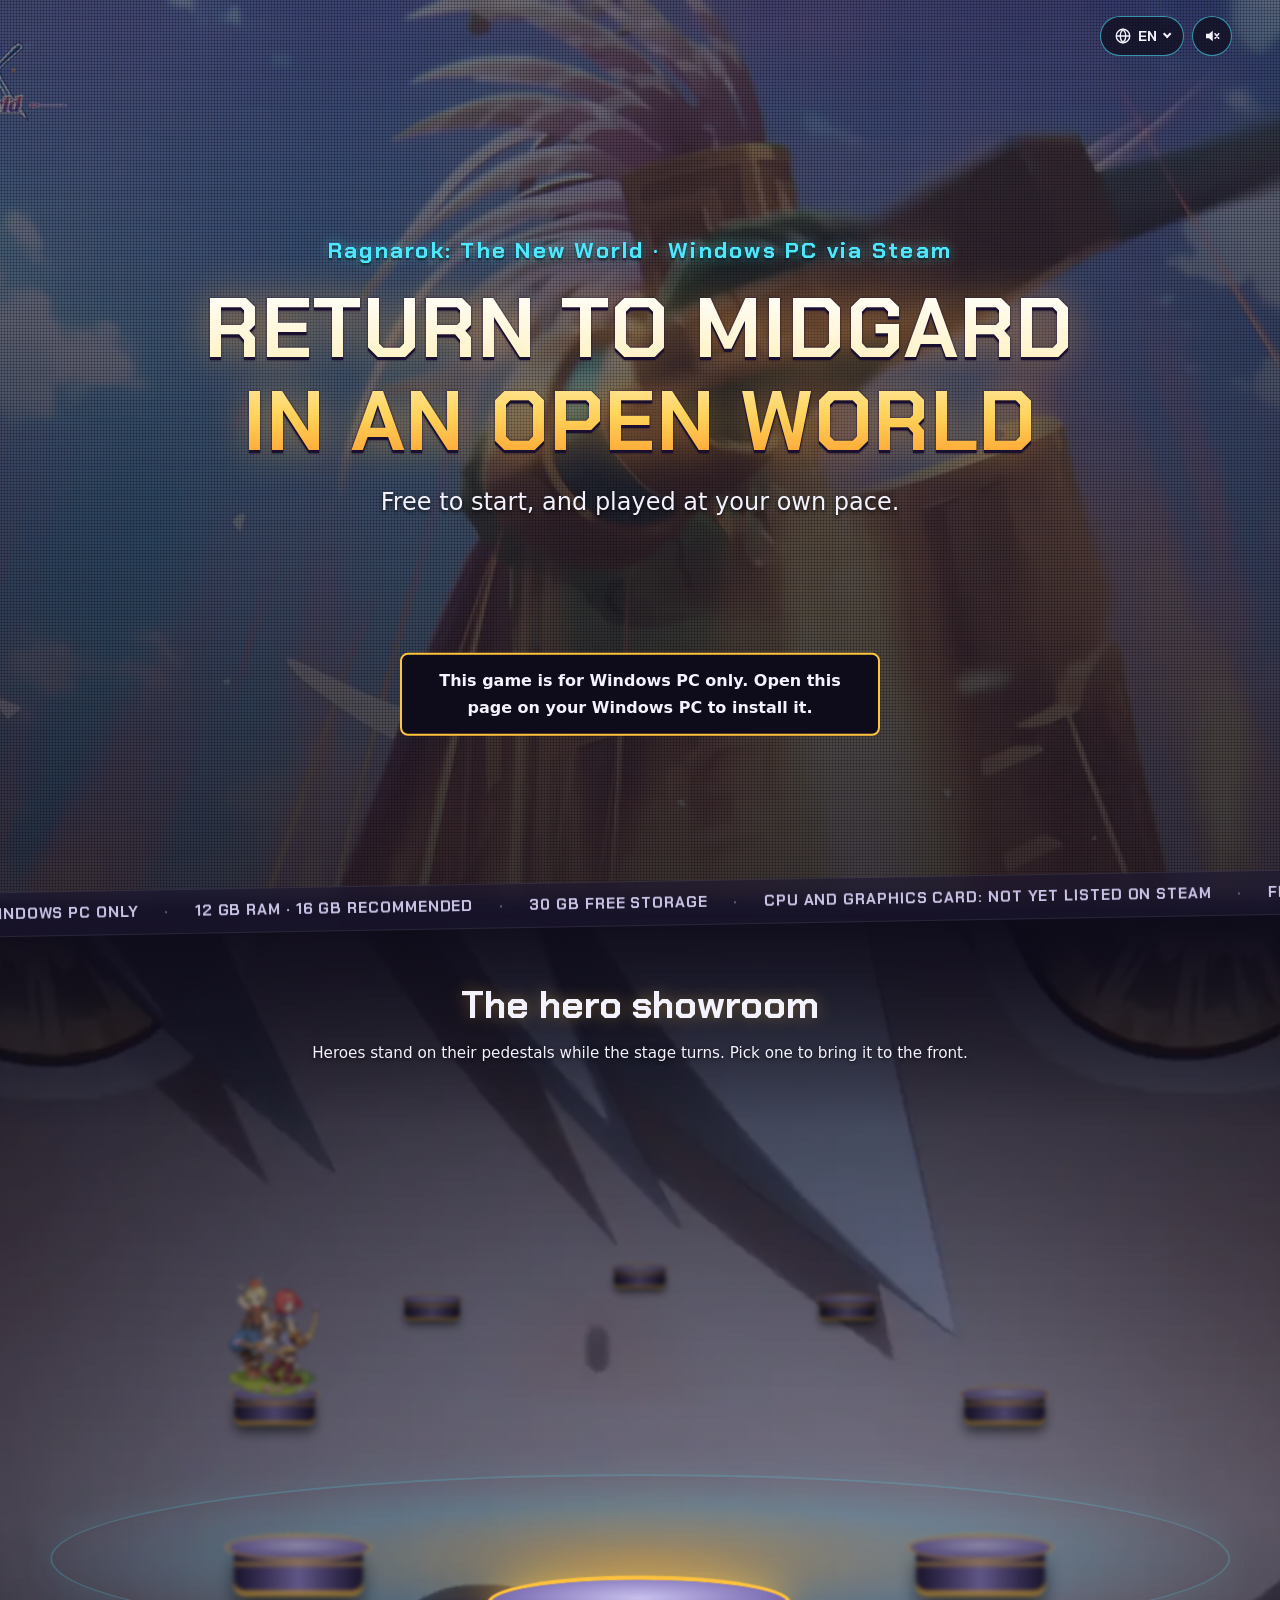
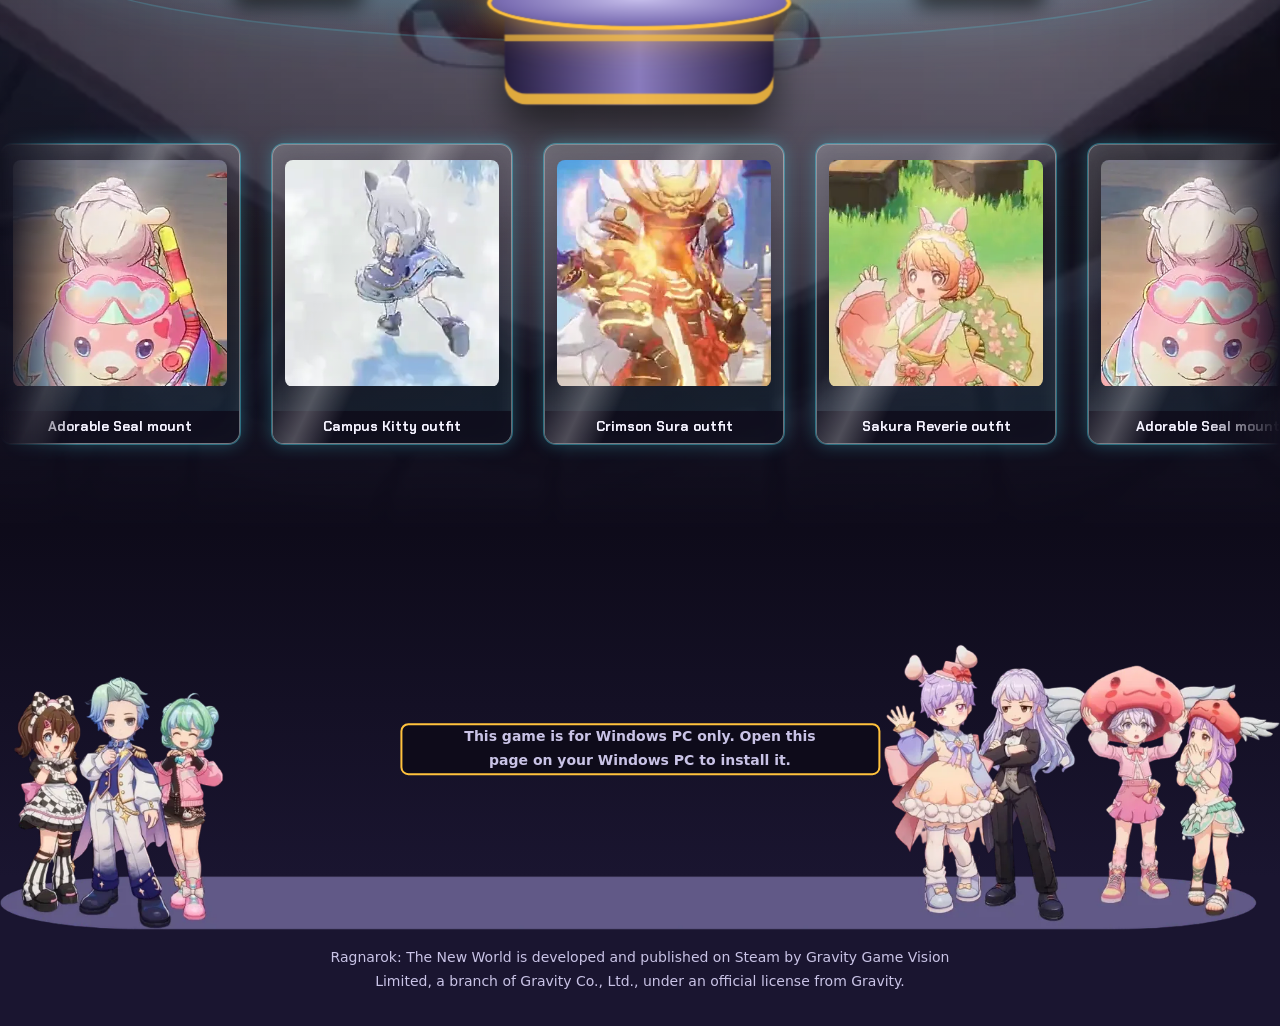
==== commit 80802c1f: "Hero: official Steam trailer highlight loop (30s), drop redundant logo overlay Replace the hero vide" ====
--- a/en.html
+++ b/en.html
@@ -23,12 +23,11 @@
 
   <main id="main" tabindex="-1">
     <section class="hero">
-      <video class="hero-video" autoplay muted loop playsinline preload="metadata" width="1920" height="1072" poster="./assets/images/hero-poster.webp" aria-hidden="true" tabindex="-1">
-        <source src="./assets/videos/hero-trailer-mobile.mp4" type="video/mp4" media="(max-width: 800px)">
-        <source src="./assets/videos/hero-trailer.mp4" type="video/mp4">
+      <video class="hero-video" autoplay muted loop playsinline preload="metadata" width="1920" height="1080" poster="./assets/images/hero-poster.webp?v=2" aria-hidden="true" tabindex="-1">
+        <source src="./assets/videos/hero-trailer-mobile.mp4?v=2" type="video/mp4" media="(max-width: 800px)">
+        <source src="./assets/videos/hero-trailer.mp4?v=2" type="video/mp4">
       </video>
       <div class="hero-overlay"></div>
-      <img class="hero-logo" src="./assets/images/logo.webp" width="440" height="253" alt="Ragnarok: The New World">
       <div class="hero-sparks" aria-hidden="true"><span></span><span></span><span></span><span></span><span></span><span></span><span></span><span></span><span></span><span></span></div>
       <div class="top-tools">
         <details class="lang-menu">
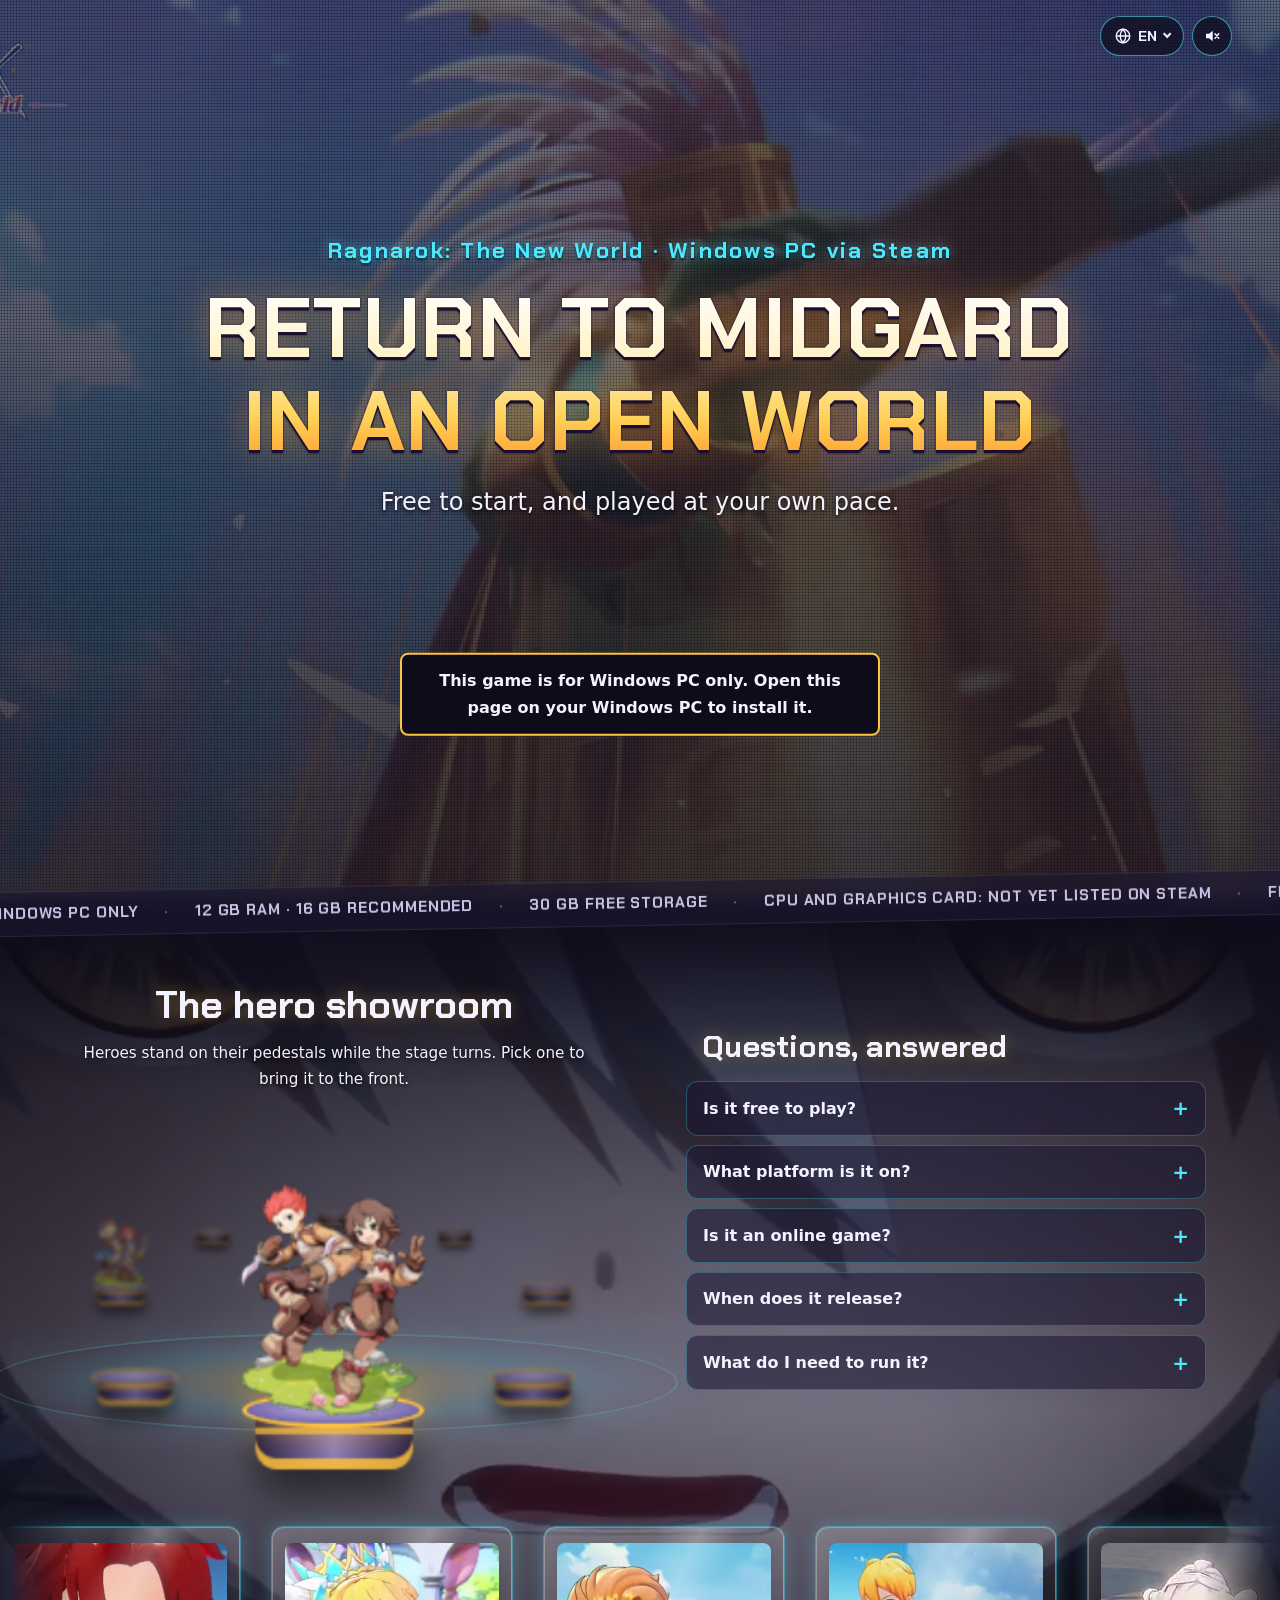
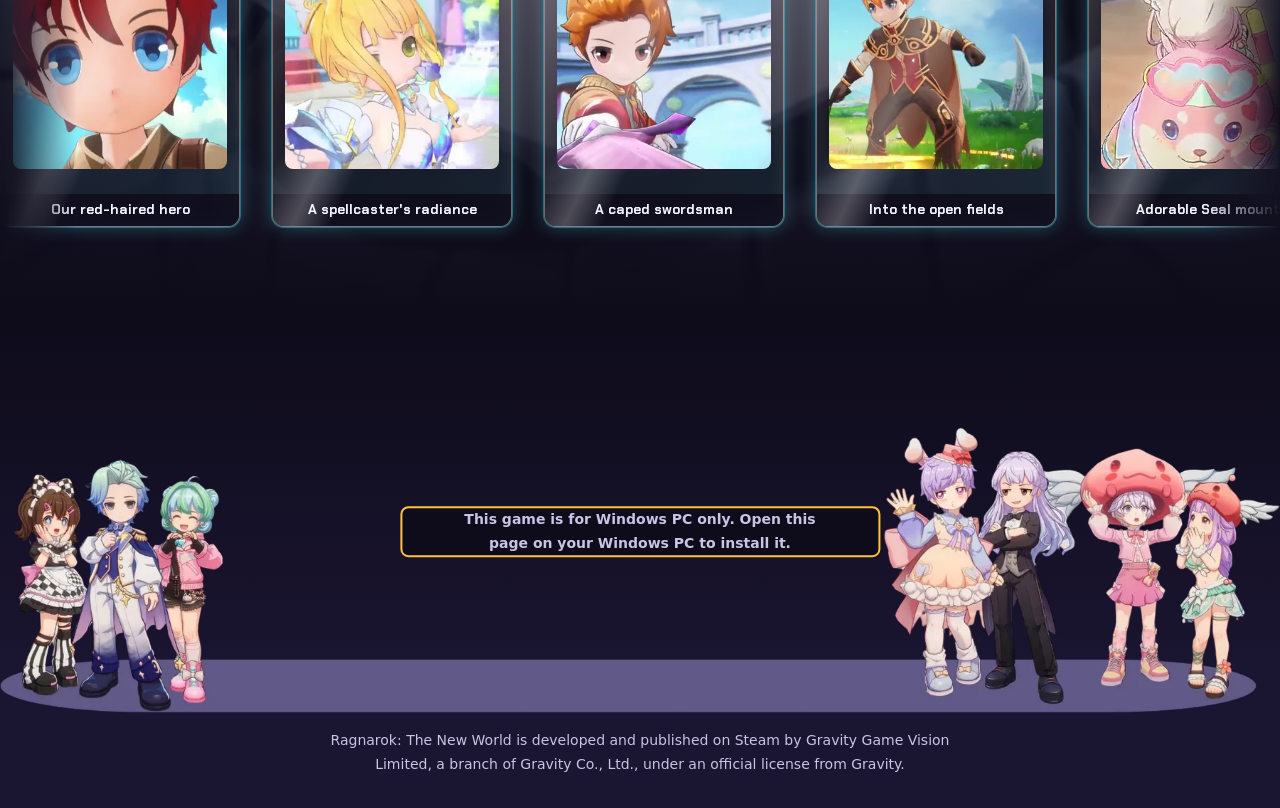
==== commit 9630f243: "Add trailer character cards + FAQ beside a smaller showroom Cut 4 new character clips from the offic" ====
--- a/en.html
+++ b/en.html
@@ -75,12 +75,14 @@
     </section>
 
     <section class="showroom" aria-labelledby="show-title">
-      <h2 id="show-title">The hero showroom</h2>
-      <p class="muted">Heroes stand on their pedestals while the stage turns. Pick one to bring it to the front.</p>
-      <div class="statue-stage">
-        <div class="show-floor" aria-hidden="true"></div>
-        <div class="statue-tilt">
-          <ul class="statue-ring">
+      <div class="show-grid">
+        <div class="show-main">
+          <h2 id="show-title">The hero showroom</h2>
+          <p class="muted">Heroes stand on their pedestals while the stage turns. Pick one to bring it to the front.</p>
+          <div class="statue-stage">
+            <div class="show-floor" aria-hidden="true"></div>
+            <div class="statue-tilt">
+              <ul class="statue-ring">
             <li class="statue">
               <button type="button" class="statue-btn" data-slot="0" aria-pressed="true">
                 <span class="statue-face">
@@ -161,11 +163,70 @@
                 </span>
               </button>
             </li>
-          </ul>
+              </ul>
+            </div>
+          </div>
+        </div>
+        <div class="faq-col">
+          <h2 class="faq-title">Questions, answered</h2>
+          <div class="faq-list">
+            <details class="faq-item">
+              <summary>Is it free to play?</summary>
+              <p>Yes — Ragnarok: The New World is free to start, with optional in-game purchases.</p>
+            </details>
+            <details class="faq-item">
+              <summary>What platform is it on?</summary>
+              <p>Windows PC, through Steam. A Gravity account is required to play.</p>
+            </details>
+            <details class="faq-item">
+              <summary>Is it an online game?</summary>
+              <p>Yes. It's an MMORPG, so you explore the open world and play alongside other players.</p>
+            </details>
+            <details class="faq-item">
+              <summary>When does it release?</summary>
+              <p>A release date has not been announced yet. Add it to your Steam wishlist to be notified.</p>
+            </details>
+            <details class="faq-item">
+              <summary>What do I need to run it?</summary>
+              <p>About 12 GB of RAM (16 GB recommended) and 30 GB of free storage. The CPU and graphics card are not yet listed on Steam.</p>
+            </details>
+          </div>
         </div>
       </div>
       <div class="vitrine-marquee">
         <ul class="vitrine-track">
+          <li class="vit-item">
+            <button type="button" class="vitrine" data-card="hero" aria-pressed="false">
+              <video class="card-video" muted loop playsinline preload="none" width="360" height="480" poster="./assets/images/card-hero.webp" aria-hidden="true" tabindex="-1">
+                <source src="./assets/videos/card-hero.mp4" type="video/mp4">
+              </video>
+              <span class="card-label">Our red-haired hero</span>
+            </button>
+          </li>
+          <li class="vit-item">
+            <button type="button" class="vitrine" data-card="maiden" aria-pressed="false">
+              <video class="card-video" muted loop playsinline preload="none" width="360" height="480" poster="./assets/images/card-maiden.webp" aria-hidden="true" tabindex="-1">
+                <source src="./assets/videos/card-maiden.mp4" type="video/mp4">
+              </video>
+              <span class="card-label">A spellcaster's radiance</span>
+            </button>
+          </li>
+          <li class="vit-item">
+            <button type="button" class="vitrine" data-card="knight" aria-pressed="false">
+              <video class="card-video" muted loop playsinline preload="none" width="360" height="480" poster="./assets/images/card-knight.webp" aria-hidden="true" tabindex="-1">
+                <source src="./assets/videos/card-knight.mp4" type="video/mp4">
+              </video>
+              <span class="card-label">A caped swordsman</span>
+            </button>
+          </li>
+          <li class="vit-item">
+            <button type="button" class="vitrine" data-card="field" aria-pressed="false">
+              <video class="card-video" muted loop playsinline preload="none" width="360" height="480" poster="./assets/images/card-field.webp" aria-hidden="true" tabindex="-1">
+                <source src="./assets/videos/card-field.mp4" type="video/mp4">
+              </video>
+              <span class="card-label">Into the open fields</span>
+            </button>
+          </li>
           <li class="vit-item">
             <button type="button" class="vitrine" data-card="seal" aria-pressed="false">
               <video class="card-video" muted loop playsinline preload="none" width="360" height="480" poster="./assets/images/card-seal.webp" aria-hidden="true" tabindex="-1">
--- a/style.min.css
+++ b/style.min.css
@@ -1 +1 @@
-@font-face{font-family:Chakra Petch;font-style:normal;font-weight:700;font-display:swap;src:url(./assets/fonts/chakra-petch-700-thai.woff2) format("woff2");unicode-range:U+02D7,U+0303,U+0331,U+0E01-0E5B,U+200C-200D,U+25CC}@font-face{font-family:Chakra Petch;font-style:normal;font-weight:700;font-display:swap;src:url(./assets/fonts/chakra-petch-700-latin.woff2) format("woff2");unicode-range:U+0000-00FF,U+0131,U+0152-0153,U+02BB-02BC,U+02C6,U+02DA,U+02DC,U+0304,U+0308,U+0329,U+2000-206F,U+20AC,U+2122,U+2191,U+2193,U+2212,U+2215,U+FEFF,U+FFFD}@font-face{font-family:Chakra Petch;font-style:normal;font-weight:700;font-display:swap;src:url(./assets/fonts/chakra-petch-700-vietnamese.woff2) format("woff2");unicode-range:U+0102-0103,U+0110-0111,U+0128-0129,U+0168-0169,U+01A0-01A1,U+01AF-01B0,U+0300-0301,U+0303-0304,U+0308-0309,U+0323,U+0329,U+1EA0-1EF9,U+20AB}*,*:before,*:after{box-sizing:border-box}:root{--bg: #0e0b1a;--surface: #1a1530;--text: #f4f2ff;--muted: #c9c3e6;--focus: #ffd27a;--neon-a: #4de8ff;--gold: #ffc23d;--gold-deep: #ff8a1f;--gold-light: #ffe08a;--gold-text: #2a1500;--indigo: #2a1766;--cjk: "Microsoft YaHei", "PingFang SC", "Noto Sans SC";--game-font: "Chakra Petch", system-ui, "Segoe UI", var(--cjk), sans-serif}html{font-size:100%;scroll-behavior:smooth}body{margin:0;font-family:system-ui,-apple-system,"Segoe UI","Noto Sans Thai","Sarabun",Roboto,Arial,var(--cjk),sans-serif;line-height:1.7;color:var(--text);background:var(--bg)}html[lang=th] body{line-height:1.85}[hidden]{display:none!important}.skip-link{position:absolute;inset-inline-start:1rem;top:-100px}.skip-link:focus{top:1rem;z-index:10;padding:.5rem 1rem;background:var(--text);color:var(--bg)}main:focus{outline:none}main{overflow-x:clip}:focus-visible{outline:3px solid var(--focus);outline-offset:3px}h1,h2,.eyebrow,.card-label{font-family:var(--game-font)}.hero{position:relative;display:grid;place-items:center;min-height:100vh;min-height:100svh;padding:4rem clamp(1rem,4vw,3rem) 3rem;overflow:hidden;text-align:center}.hero-video{position:absolute;inset:0;width:100%;height:100%;object-fit:cover}.hero-overlay{position:absolute;inset:0;background:radial-gradient(rgba(8,6,18,.5) .8px,transparent 1.1px) 0 0 / 3px 3px,linear-gradient(to bottom,#0e0b1a80,#0e0b1acc)}.hero-text{position:relative;max-width:60rem}.eyebrow{margin:0 0 .75rem;color:var(--neon-a);font-size:clamp(1.05rem,2.4vw,1.4rem);letter-spacing:.1em;text-shadow:0 0 12px rgba(77,232,255,.55),0 2px 3px rgba(0,0,0,.8)}h1{font-size:clamp(2.3rem,7.2vw,5.2rem);line-height:1.12;margin:0 0 .9rem;text-transform:uppercase;letter-spacing:.02em}.hero h1{color:#fff3c9;background:linear-gradient(180deg,#fff,#fff3c9 40%,#ffd35a 72%,#ff9a2a);-webkit-background-clip:text;background-clip:text;-webkit-text-fill-color:transparent;filter:drop-shadow(0 3px 0 #1a0f2e) drop-shadow(0 0 1px #1a0f2e) drop-shadow(0 0 18px rgba(255,170,60,.45))}html[lang=th] .hero h1{line-height:1.3}h2{font-size:clamp(1.6rem,3.8vw,2.4rem);line-height:1.4;margin:0 0 .5rem;text-shadow:0 0 16px rgba(255,194,61,.35)}.lead{font-size:clamp(1.15rem,2.2vw,1.5rem);margin:0 0 1.75rem;text-shadow:0 2px 4px rgba(0,0,0,.8)}.muted{color:var(--muted);font-size:.95rem;margin:0}.os-notice{position:absolute;z-index:2;top:50%;left:50%;width:min(30rem,calc(100vw - 2rem));margin:0;transform:translate(-50%,-50%);padding:.75rem 1rem;border:2px solid var(--gold);border-radius:8px;background:var(--bg);font-weight:700}.hero-sparks span{position:absolute;bottom:-12px;width:6px;height:6px;border-radius:50%;background:var(--gold);box-shadow:0 0 8px var(--gold),0 0 16px var(--gold);opacity:0;animation:spark-rise 7s linear infinite}.hero-sparks span:nth-child(1){left:6%;animation-delay:0s}.hero-sparks span:nth-child(2){left:16%;animation-delay:-2.5s;animation-duration:9s;background:var(--neon-a);box-shadow:0 0 10px var(--neon-a)}.hero-sparks span:nth-child(3){left:27%;animation-delay:-5s}.hero-sparks span:nth-child(4){left:38%;animation-delay:-1.2s;animation-duration:8s;background:var(--gold);box-shadow:0 0 10px var(--gold)}.hero-sparks span:nth-child(5){left:49%;animation-delay:-3.8s;animation-duration:10s}.hero-sparks span:nth-child(6){left:58%;animation-delay:-6.1s;background:var(--neon-a);box-shadow:0 0 10px var(--neon-a)}.hero-sparks span:nth-child(7){left:68%;animation-delay:-.7s;animation-duration:8.5s}.hero-sparks span:nth-child(8){left:78%;animation-delay:-4.4s;background:var(--gold);box-shadow:0 0 10px var(--gold)}.hero-sparks span:nth-child(9){left:87%;animation-delay:-2s;animation-duration:9.5s}.hero-sparks span:nth-child(10){left:95%;animation-delay:-5.6s;background:var(--neon-a);box-shadow:0 0 10px var(--neon-a)}@keyframes spark-rise{0%{transform:translate(0) scale(.6);opacity:0}10%{opacity:1}50%{transform:translate(18px,-50vh) scale(1)}90%{opacity:.8}to{transform:translate(-10px,-100vh) scale(.4);opacity:0}}.cta-wrap.is-blocked:before,.cta-wrap.is-blocked .orb-ring,.cta-wrap.is-blocked .orb-fire{display:none}.cta-wrap{--orb: clamp(150px, 42vw, 190px);position:relative;display:grid;place-items:center;width:var(--orb);height:var(--orb);margin:calc(var(--orb) * .4) auto calc(var(--orb) * .3)}.orb-fire{position:absolute;z-index:2;left:50%;top:50%;width:calc(var(--orb) * 2.3);height:calc(var(--orb) * 2.6);transform:translate(-50%,-56%);pointer-events:none;-webkit-mask-image:radial-gradient(circle closest-side at 50% 56%,transparent 0 33%,rgba(0,0,0,.55) 39%,#000 45%);mask-image:radial-gradient(circle closest-side at 50% 56%,transparent 0 33%,rgba(0,0,0,.55) 39%,#000 45%)}.cta-wrap:before{content:"";position:absolute;inset:0;border-radius:50%;border:3px solid #ff8a1f;animation:orb-ripple 2.2s ease-out infinite}.orb-ring{position:absolute;inset:-6px;border-radius:50%;background:conic-gradient(#ff3d00,#ffb300,#ff6a00,#ffe066,#ff2a00,#ff9100,#ff3d00);filter:blur(2px);animation:orb-spin 1.6s linear infinite,ring-flicker .9s steps(3) infinite}.cta-orb{position:relative;z-index:1;display:flex;flex-direction:column;align-items:center;justify-content:center;width:100%;height:100%;border-radius:50%;background:radial-gradient(circle at 50% 38%,#fff7d1,#ffd23f 32%,#ff9a1f,#e8541a);color:var(--gold-text);font-family:var(--game-font);font-weight:700;line-height:1.1;text-align:center;text-decoration:none;box-shadow:0 0 0 4px #3c0a008c,0 0 30px #ff9a1f,0 0 80px #ff500099,inset 0 -14px 26px #aa1e0073;animation:orb-flicker 1.4s ease-in-out infinite;transition:transform .2s ease}.orb-main{font-size:clamp(2rem,7vw,2.6rem);line-height:1;text-transform:uppercase;letter-spacing:.04em;text-shadow:0 2px 0 rgba(255,255,255,.6),0 4px 0 rgba(90,40,0,.3)}.orb-now{display:inline-block;margin-top:.2rem;padding:.05rem .7rem .15rem;border-radius:10px;background:var(--indigo);color:var(--gold-light);font-size:clamp(1.35rem,4.6vw,1.7rem);line-height:1.2;text-transform:uppercase;letter-spacing:.08em;box-shadow:0 3px #120a33,0 0 12px #ff781e99;transform:rotate(-7deg);animation:now-wiggle 1.8s ease-in-out infinite}.orb-sub{margin-top:.75rem;font-size:clamp(.9rem,3vw,1.02rem);letter-spacing:.02em}@keyframes now-wiggle{0%,70%,to{transform:rotate(-7deg) scale(1)}78%{transform:rotate(5deg) scale(1.12)}86%{transform:rotate(-10deg) scale(1.06)}94%{transform:rotate(-5deg) scale(1.1)}}.cta-orb:hover{transform:scale(1.08)}.cta-orb:active{transform:scale(.96)}.cta-wrap:hover .orb-ring{animation-duration:.8s,.5s}.cta-orb:focus-visible{outline-color:var(--neon-a);outline-offset:10px}@keyframes orb-spin{to{transform:rotate(360deg)}}@keyframes orb-ripple{0%{transform:scale(1);opacity:.9}to{transform:scale(1.6);opacity:0}}@keyframes ring-flicker{0%{opacity:1}33%{opacity:.75}66%{opacity:.95}}@keyframes orb-flicker{0%,to{box-shadow:0 0 0 4px #3c0a008c,0 0 30px #ff9a1f,0 0 80px #ff500099,inset 0 -14px 26px #aa1e0073}25%{box-shadow:0 0 0 4px #3c0a008c,0 0 42px #ffb03a,0 0 110px #ff5a00bf,inset 0 -10px 22px #aa1e0066}55%{box-shadow:0 0 0 4px #3c0a008c,0 0 26px #ff8a1f,0 0 70px #ff3c008c,inset 0 -16px 28px #aa1e0080}80%{box-shadow:0 0 0 4px #3c0a008c,0 0 48px #ffc04d,0 0 120px #ff6400cc,inset 0 -12px 24px #aa1e006b}}.hero{--flow-logo-w: clamp(160px, 20vw, 260px);padding-top:calc(3.2rem + var(--flow-logo-w) * .575 + 1rem)}.hero-logo{position:absolute;z-index:1;top:3.2rem;left:50%;width:var(--flow-logo-w);height:auto;transform:translate(-50%);filter:drop-shadow(0 2px 8px rgba(14,11,26,.6))}@media (min-width: 1000px) and (min-aspect-ratio: 3/2){.hero{padding-top:4rem}.hero-logo{top:0;left:1.25vw;width:16vw;transform:none}}.top-tools{position:absolute;top:1rem;right:clamp(.75rem,4vw,3rem);z-index:3;display:flex;align-items:flex-start;gap:.5rem}.lang-menu{position:relative}.lang-menu summary,.sound-toggle{display:inline-flex;align-items:center;gap:.35rem;min-height:2.5rem;padding:.35rem .8rem;border:1px solid rgba(77,232,255,.6);border-radius:999px;background:#0e0b1ab3;color:var(--text);font-family:var(--game-font);font-size:.9rem;line-height:1;cursor:pointer;transition:box-shadow .2s ease,border-color .2s ease}.lang-menu summary{list-style:none}.lang-menu summary::-webkit-details-marker{display:none}.lang-menu summary:after{content:"";width:.4rem;height:.4rem;margin-left:.1rem;border-right:2px solid currentColor;border-bottom:2px solid currentColor;transform:translateY(-2px) rotate(45deg)}.lang-menu[open] summary:after{transform:translateY(1px) rotate(-135deg)}.sound-toggle{justify-content:center;min-width:2.5rem;padding:.35rem}.lang-menu summary:hover,.sound-toggle:hover{border-color:var(--neon-a);box-shadow:0 0 10px #4de8ff99}.sound-toggle[aria-pressed=true]{border-color:var(--gold);color:var(--gold);box-shadow:0 0 12px #ffc23d8c}.sound-toggle .ico-on,.sound-toggle[aria-pressed=true] .ico-off{display:none}.sound-toggle[aria-pressed=true] .ico-on{display:block}.ico{display:block;flex:none}.lang-list{position:absolute;top:calc(100% + .4rem);right:0;min-width:11rem;margin:0;padding:.35rem;list-style:none;border:1px solid rgba(77,232,255,.5);border-radius:12px;background:#0e0b1af2;box-shadow:0 10px 30px #00000080,0 0 18px #4de8ff33;text-align:start}.lang-list a{display:block;padding:.5rem .75rem;border-radius:8px;color:var(--text);text-decoration:none;line-height:1.4}.lang-list a:hover{background:#4de8ff1f}.lang-list a[aria-current=page]{background:var(--gold);color:var(--gold-text);font-weight:700}.sr-only{position:absolute;width:1px;height:1px;margin:-1px;padding:0;overflow:hidden;clip:rect(0 0 0 0);white-space:nowrap;border:0}.orb-now.orb-now--long{padding-inline:.5rem;font-size:clamp(.85rem,3vw,1.05rem);letter-spacing:.03em}.info-ticker{position:relative;z-index:4;margin:-1.2rem -1rem;overflow:hidden;border-top:1px solid rgba(255,255,255,.08);border-bottom:1px solid rgba(255,255,255,.08);background:#1a15309e;-webkit-backdrop-filter:blur(8px);backdrop-filter:blur(8px);transform:rotate(-1deg)}.ticker-track{display:flex;width:max-content;margin:0;padding:0;list-style:none;animation:ticker-run 60s linear infinite}.info-ticker:hover .ticker-track{animation-play-state:paused}@keyframes ticker-run{to{transform:translate(-50%)}}.ticker-track li{display:flex;align-items:center;padding:.55rem 0;color:var(--muted);font-family:var(--game-font);font-size:clamp(.82rem,1.4vw,.95rem);font-weight:700;letter-spacing:.06em;text-transform:uppercase;white-space:nowrap}.ticker-track li:after{content:"\b7";margin:0 1.6rem;color:#c9c3e673}.showroom{--sw: clamp(100px, 12vw, 160px);--sr: calc(var(--sw) * 2.4);--vw: clamp(150px, 19vw, 240px);--vr: calc(var(--vw) * 2.05);padding:clamp(2.5rem,6vw,4.5rem) 0 clamp(1.5rem,4vw,3rem);overflow:hidden;text-align:center;background:linear-gradient(to bottom,var(--bg) 0%,rgba(14,11,26,.55) 18%,rgba(14,11,26,.45) 50%,rgba(14,11,26,.7) 78%,var(--bg) 100%),url(./assets/images/showroom-bg.webp) center 30% / cover no-repeat,var(--bg)}.showroom h2,.showroom>.muted{padding:0 1rem}.showroom>.muted{color:var(--text);text-shadow:0 1px 4px rgba(0,0,0,.8)}.statue-stage{position:relative;height:calc(var(--sw) * 3.8);margin-top:.5rem;perspective:calc(var(--sw) * 6.8);perspective-origin:50% 0%}.show-floor{position:absolute;left:50%;bottom:calc(var(--sw) * .1);width:calc(var(--sr) * 3.2);height:calc(var(--sw) * 1.1);transform:translate(-50%);border-radius:50%;background:radial-gradient(ellipse at center,#ffc23d47,#4de8ff24 45%,#0e0b1a00 72%);box-shadow:inset 0 0 0 2px #4de8ff33,0 0 40px #4de8ff1a}.statue-tilt{position:absolute;inset:0;transform-style:preserve-3d;transform:rotateX(-10deg)}.statue-ring{position:absolute;left:50%;bottom:calc(var(--sw) * 1.5);width:var(--sw);height:calc(var(--sw) * 1.6);margin:0 0 0 calc(var(--sw) / -2);padding:0;list-style:none;transform-style:preserve-3d;will-change:transform;transition:transform 2.2s cubic-bezier(.45,.05,.25,1)}.statue{position:absolute;inset:0;transform-style:preserve-3d;transform:rotateY(var(--a)) translateZ(var(--sr))}.statue:nth-child(1){--a: 0deg}.statue:nth-child(2){--a: 45deg}.statue:nth-child(3){--a: 90deg}.statue:nth-child(4){--a: 135deg}.statue:nth-child(5){--a: 180deg}.statue:nth-child(6){--a: 225deg}.statue:nth-child(7){--a: 270deg}.statue:nth-child(8){--a: 315deg}.statue-btn{display:block;width:100%;height:100%;transform-style:preserve-3d;padding:0;border:0;background:none;color:inherit;font:inherit;cursor:pointer}.statue-btn:focus-visible{outline-offset:4px}.statue-face{display:flex;flex-direction:column;align-items:center;justify-content:flex-end;width:100%;height:100%;transform:rotateY(calc(-1 * var(--a))) rotateX(10deg);transform-origin:50% 100%;will-change:transform;transition:transform 2.2s cubic-bezier(.45,.05,.25,1)}.statue-body{--s: .5;display:flex;flex-direction:column;align-items:center;width:100%;transform:scale(var(--s));transform-origin:50% 100%;will-change:transform,filter;transition:transform 2.2s cubic-bezier(.45,.05,.25,1),filter 1.2s ease}.showroom:not(.is-ready) .statue-body,.showroom:not(.is-ready) .statue-face,.showroom:not(.is-ready) .statue-ring{transition:none}.statue[data-dist="0"] .statue-body{--s: 1.45}.statue[data-dist="1"] .statue-body{--s: .8;filter:blur(2px) brightness(.7)}.statue[data-dist="2"] .statue-body{--s: .66;filter:blur(3.5px) brightness(.55)}.statue[data-dist="3"] .statue-body,.statue[data-dist="4"] .statue-body{--s: .56;filter:blur(5px) brightness(.45)}.statue-img{position:relative;z-index:1;display:block;width:auto;max-width:140%;height:calc(var(--sw) * 1.2);margin-bottom:calc(var(--sw) * -.1);object-fit:contain}.plinth{position:relative;display:block;width:80%;height:calc(var(--sw) * .3);margin-top:calc(var(--sw) * .07);border-radius:0 0 10px 10px;background:linear-gradient(90deg,#241d3f,#4f4378 22%,#8a7cc0,#4f4378 78%,#241d3f);box-shadow:inset 0 -5px #ffc23dd9,0 12px 18px #0000008c}.plinth:before{content:"";position:absolute;top:calc(var(--sw) * -.07);right:-5%;left:-5%;height:calc(var(--sw) * .14);border-radius:50%;background:radial-gradient(ellipse at 50% 40%,#c9c1ee,#7c6fb4 65%,#4f4378);box-shadow:0 0 0 2px var(--gold)}.plinth:after{content:"";position:absolute;top:30%;right:0;left:0;height:3px;background:#ffc23db3}.statue[data-dist="0"] .plinth:before{box-shadow:0 0 0 2px var(--gold),0 0 18px #ffc23de6,0 -10px 40px #ffc23d59}.vitrine-marquee{margin-top:3.5rem;padding:30px 0 40px;overflow:hidden;-webkit-mask-image:linear-gradient(90deg,transparent,#000 6%,#000 94%,transparent);mask-image:linear-gradient(90deg,transparent,#000 6%,#000 94%,transparent)}.vitrine-track{display:flex;width:max-content;margin:0;padding:0;list-style:none;animation:vitrine-run 34s linear infinite}.vitrine-marquee:hover .vitrine-track,.vitrine-marquee:focus-within .vitrine-track{animation-play-state:paused}@keyframes vitrine-run{to{transform:translate(-50%)}}.vit-item{flex:0 0 auto;width:var(--vw);height:calc(var(--vw) * 1.25);margin-right:clamp(1rem,3vw,2rem);animation:vitrine-float 3.4s ease-in-out infinite}.vit-item:nth-child(2n){animation-delay:-1.7s}.vit-item:nth-child(3n){animation-duration:2.9s}@keyframes vitrine-float{0%,to{transform:translateY(0) rotate(-2.5deg)}42%{transform:translateY(-20px) rotate(2.5deg)}46%{transform:translateY(-20px) rotate(4deg)}50%{transform:translateY(-20px) rotate(1deg)}54%{transform:translateY(-20px) rotate(3.5deg)}58%{transform:translateY(-19px) rotate(2deg)}}.vitrine{position:relative;display:block;width:100%;height:100%;padding:0;overflow:hidden;border:1px solid rgba(255,255,255,.35);border-radius:12px;background:linear-gradient(160deg,#ffffff2e,#ffffff0a 45%,#4de8ff1a);box-shadow:0 0 0 1px #4de8ff59,0 0 18px #4de8ff4d,inset 0 0 22px #ffffff14;color:var(--text);font:inherit;cursor:pointer;transition:box-shadow .4s ease,border-color .4s ease}.vitrine .card-video{position:absolute;top:5%;left:5%;width:90%;height:76%;object-fit:cover;border-radius:8px}.vitrine:after{content:"";position:absolute;inset:0;background:linear-gradient(115deg,transparent 30%,rgba(255,255,255,.26) 42%,transparent 52%);pointer-events:none}.vitrine .card-label{position:absolute;right:0;bottom:0;left:0;padding:.45rem .4rem;background:#0e0b1acc;font-family:var(--game-font);font-size:.85rem;line-height:1.3}.vitrine:hover{border-color:var(--neon-a);box-shadow:0 0 0 1px var(--neon-a),0 0 26px #4de8ff99}.vitrine[aria-pressed=true]{border-color:var(--gold);box-shadow:0 0 0 1px var(--gold),0 0 24px #ffc23db3,0 0 60px #ff8a1f59}.vitrine[aria-pressed=true] .card-label{color:var(--gold)}.site-footer{padding:0 0 1.75rem;font-size:.875rem;color:var(--muted);background:linear-gradient(to bottom,var(--bg) 0%,var(--surface) 70%);text-align:center}.site-footer p{margin:.25rem auto;max-width:48rem;padding:0 clamp(1rem,4vw,3rem)}.footer-stage{position:relative;display:flex;flex-direction:column;align-items:center;max-width:1800px;margin:0 auto 1rem;padding-top:1rem}.footer-crew{display:block;width:100%;height:auto}.cta-wrap--footer{margin:calc(var(--orb) * .5) auto .5rem}@media (min-width: 800px){.footer-stage{padding-top:7rem}.cta-wrap--footer{--orb: clamp(150px, 14vw, 200px);position:absolute;bottom:24%;left:50%;margin:0;transform:translate(-50%)}}@media (max-width: 800px){.hero-sparks{display:none}.statue[data-dist="1"] .statue-body{filter:brightness(.7)}.statue[data-dist="2"] .statue-body{filter:brightness(.55)}.statue[data-dist="3"] .statue-body,.statue[data-dist="4"] .statue-body{filter:brightness(.45)}.statue-body{will-change:transform}.vit-item{animation-name:vitrine-bob}.info-ticker{-webkit-backdrop-filter:none;backdrop-filter:none;background:#1a1530d9}}@keyframes vitrine-bob{0%,to{transform:translateY(0)}50%{transform:translateY(-14px)}}@media (prefers-reduced-motion: reduce){html{scroll-behavior:auto}.hero-sparks{display:none}.cta-wrap:before,.orb-ring,.cta-orb,.orb-now{animation:none}.orb-fire{display:none}.statue-ring,.statue-face,.statue-body,.vitrine,.cta-orb{transition:none}.ticker-track{animation:none;flex-wrap:wrap;width:auto;justify-content:center}.ticker-track .ticker-clone{display:none}.vitrine-marquee{-webkit-mask-image:none;mask-image:none}.vitrine-track{animation:none;width:auto;flex-wrap:wrap;justify-content:center;gap:1rem;padding:0 1rem}.vit-item{animation:none;margin-right:0}.vitrine-track .vit-clone{display:none}}@media (pointer: fine){html{cursor:url(./assets/images/cursor.png) 19 7,auto}a,button,summary,.statue-btn,.vitrine{cursor:url(./assets/images/cursor-hover.png) 19 7,pointer}}
+@font-face{font-family:Chakra Petch;font-style:normal;font-weight:700;font-display:swap;src:url(./assets/fonts/chakra-petch-700-thai.woff2) format("woff2");unicode-range:U+02D7,U+0303,U+0331,U+0E01-0E5B,U+200C-200D,U+25CC}@font-face{font-family:Chakra Petch;font-style:normal;font-weight:700;font-display:swap;src:url(./assets/fonts/chakra-petch-700-latin.woff2) format("woff2");unicode-range:U+0000-00FF,U+0131,U+0152-0153,U+02BB-02BC,U+02C6,U+02DA,U+02DC,U+0304,U+0308,U+0329,U+2000-206F,U+20AC,U+2122,U+2191,U+2193,U+2212,U+2215,U+FEFF,U+FFFD}@font-face{font-family:Chakra Petch;font-style:normal;font-weight:700;font-display:swap;src:url(./assets/fonts/chakra-petch-700-vietnamese.woff2) format("woff2");unicode-range:U+0102-0103,U+0110-0111,U+0128-0129,U+0168-0169,U+01A0-01A1,U+01AF-01B0,U+0300-0301,U+0303-0304,U+0308-0309,U+0323,U+0329,U+1EA0-1EF9,U+20AB}*,*:before,*:after{box-sizing:border-box}:root{--bg: #0e0b1a;--surface: #1a1530;--text: #f4f2ff;--muted: #c9c3e6;--focus: #ffd27a;--neon-a: #4de8ff;--gold: #ffc23d;--gold-deep: #ff8a1f;--gold-light: #ffe08a;--gold-text: #2a1500;--indigo: #2a1766;--cjk: "Microsoft YaHei", "PingFang SC", "Noto Sans SC";--game-font: "Chakra Petch", system-ui, "Segoe UI", var(--cjk), sans-serif}html{font-size:100%;scroll-behavior:smooth}body{margin:0;font-family:system-ui,-apple-system,"Segoe UI","Noto Sans Thai","Sarabun",Roboto,Arial,var(--cjk),sans-serif;line-height:1.7;color:var(--text);background:var(--bg)}html[lang=th] body{line-height:1.85}[hidden]{display:none!important}.skip-link{position:absolute;inset-inline-start:1rem;top:-100px}.skip-link:focus{top:1rem;z-index:10;padding:.5rem 1rem;background:var(--text);color:var(--bg)}main:focus{outline:none}main{overflow-x:clip}:focus-visible{outline:3px solid var(--focus);outline-offset:3px}h1,h2,.eyebrow,.card-label{font-family:var(--game-font)}.hero{position:relative;display:grid;place-items:center;min-height:100vh;min-height:100svh;padding:4rem clamp(1rem,4vw,3rem) 3rem;overflow:hidden;text-align:center}.hero-video{position:absolute;inset:0;width:100%;height:100%;object-fit:cover}.hero-overlay{position:absolute;inset:0;background:radial-gradient(rgba(8,6,18,.5) .8px,transparent 1.1px) 0 0 / 3px 3px,linear-gradient(to bottom,#0e0b1a80,#0e0b1acc)}.hero-text{position:relative;max-width:60rem}.eyebrow{margin:0 0 .75rem;color:var(--neon-a);font-size:clamp(1.05rem,2.4vw,1.4rem);letter-spacing:.1em;text-shadow:0 0 12px rgba(77,232,255,.55),0 2px 3px rgba(0,0,0,.8)}h1{font-size:clamp(2.3rem,7.2vw,5.2rem);line-height:1.12;margin:0 0 .9rem;text-transform:uppercase;letter-spacing:.02em}.hero h1{color:#fff3c9;background:linear-gradient(180deg,#fff,#fff3c9 40%,#ffd35a 72%,#ff9a2a);-webkit-background-clip:text;background-clip:text;-webkit-text-fill-color:transparent;filter:drop-shadow(0 3px 0 #1a0f2e) drop-shadow(0 0 1px #1a0f2e) drop-shadow(0 0 18px rgba(255,170,60,.45))}html[lang=th] .hero h1{line-height:1.3}h2{font-size:clamp(1.6rem,3.8vw,2.4rem);line-height:1.4;margin:0 0 .5rem;text-shadow:0 0 16px rgba(255,194,61,.35)}.lead{font-size:clamp(1.15rem,2.2vw,1.5rem);margin:0 0 1.75rem;text-shadow:0 2px 4px rgba(0,0,0,.8)}.muted{color:var(--muted);font-size:.95rem;margin:0}.os-notice{position:absolute;z-index:2;top:50%;left:50%;width:min(30rem,calc(100vw - 2rem));margin:0;transform:translate(-50%,-50%);padding:.75rem 1rem;border:2px solid var(--gold);border-radius:8px;background:var(--bg);font-weight:700}.hero-sparks span{position:absolute;bottom:-12px;width:6px;height:6px;border-radius:50%;background:var(--gold);box-shadow:0 0 8px var(--gold),0 0 16px var(--gold);opacity:0;animation:spark-rise 7s linear infinite}.hero-sparks span:nth-child(1){left:6%;animation-delay:0s}.hero-sparks span:nth-child(2){left:16%;animation-delay:-2.5s;animation-duration:9s;background:var(--neon-a);box-shadow:0 0 10px var(--neon-a)}.hero-sparks span:nth-child(3){left:27%;animation-delay:-5s}.hero-sparks span:nth-child(4){left:38%;animation-delay:-1.2s;animation-duration:8s;background:var(--gold);box-shadow:0 0 10px var(--gold)}.hero-sparks span:nth-child(5){left:49%;animation-delay:-3.8s;animation-duration:10s}.hero-sparks span:nth-child(6){left:58%;animation-delay:-6.1s;background:var(--neon-a);box-shadow:0 0 10px var(--neon-a)}.hero-sparks span:nth-child(7){left:68%;animation-delay:-.7s;animation-duration:8.5s}.hero-sparks span:nth-child(8){left:78%;animation-delay:-4.4s;background:var(--gold);box-shadow:0 0 10px var(--gold)}.hero-sparks span:nth-child(9){left:87%;animation-delay:-2s;animation-duration:9.5s}.hero-sparks span:nth-child(10){left:95%;animation-delay:-5.6s;background:var(--neon-a);box-shadow:0 0 10px var(--neon-a)}@keyframes spark-rise{0%{transform:translate(0) scale(.6);opacity:0}10%{opacity:1}50%{transform:translate(18px,-50vh) scale(1)}90%{opacity:.8}to{transform:translate(-10px,-100vh) scale(.4);opacity:0}}.cta-wrap.is-blocked:before,.cta-wrap.is-blocked .orb-ring,.cta-wrap.is-blocked .orb-fire{display:none}.cta-wrap{--orb: clamp(150px, 42vw, 190px);position:relative;display:grid;place-items:center;width:var(--orb);height:var(--orb);margin:calc(var(--orb) * .4) auto calc(var(--orb) * .3)}.orb-fire{position:absolute;z-index:2;left:50%;top:50%;width:calc(var(--orb) * 2.3);height:calc(var(--orb) * 2.6);transform:translate(-50%,-56%);pointer-events:none;-webkit-mask-image:radial-gradient(circle closest-side at 50% 56%,transparent 0 33%,rgba(0,0,0,.55) 39%,#000 45%);mask-image:radial-gradient(circle closest-side at 50% 56%,transparent 0 33%,rgba(0,0,0,.55) 39%,#000 45%)}.cta-wrap:before{content:"";position:absolute;inset:0;border-radius:50%;border:3px solid #ff8a1f;animation:orb-ripple 2.2s ease-out infinite}.orb-ring{position:absolute;inset:-6px;border-radius:50%;background:conic-gradient(#ff3d00,#ffb300,#ff6a00,#ffe066,#ff2a00,#ff9100,#ff3d00);filter:blur(2px);animation:orb-spin 1.6s linear infinite,ring-flicker .9s steps(3) infinite}.cta-orb{position:relative;z-index:1;display:flex;flex-direction:column;align-items:center;justify-content:center;width:100%;height:100%;border-radius:50%;background:radial-gradient(circle at 50% 38%,#fff7d1,#ffd23f 32%,#ff9a1f,#e8541a);color:var(--gold-text);font-family:var(--game-font);font-weight:700;line-height:1.1;text-align:center;text-decoration:none;box-shadow:0 0 0 4px #3c0a008c,0 0 30px #ff9a1f,0 0 80px #ff500099,inset 0 -14px 26px #aa1e0073;animation:orb-flicker 1.4s ease-in-out infinite;transition:transform .2s ease}.orb-main{font-size:clamp(2rem,7vw,2.6rem);line-height:1;text-transform:uppercase;letter-spacing:.04em;text-shadow:0 2px 0 rgba(255,255,255,.6),0 4px 0 rgba(90,40,0,.3)}.orb-now{display:inline-block;margin-top:.2rem;padding:.05rem .7rem .15rem;border-radius:10px;background:var(--indigo);color:var(--gold-light);font-size:clamp(1.35rem,4.6vw,1.7rem);line-height:1.2;text-transform:uppercase;letter-spacing:.08em;box-shadow:0 3px #120a33,0 0 12px #ff781e99;transform:rotate(-7deg);animation:now-wiggle 1.8s ease-in-out infinite}.orb-sub{margin-top:.75rem;font-size:clamp(.9rem,3vw,1.02rem);letter-spacing:.02em}@keyframes now-wiggle{0%,70%,to{transform:rotate(-7deg) scale(1)}78%{transform:rotate(5deg) scale(1.12)}86%{transform:rotate(-10deg) scale(1.06)}94%{transform:rotate(-5deg) scale(1.1)}}.cta-orb:hover{transform:scale(1.08)}.cta-orb:active{transform:scale(.96)}.cta-wrap:hover .orb-ring{animation-duration:.8s,.5s}.cta-orb:focus-visible{outline-color:var(--neon-a);outline-offset:10px}@keyframes orb-spin{to{transform:rotate(360deg)}}@keyframes orb-ripple{0%{transform:scale(1);opacity:.9}to{transform:scale(1.6);opacity:0}}@keyframes ring-flicker{0%{opacity:1}33%{opacity:.75}66%{opacity:.95}}@keyframes orb-flicker{0%,to{box-shadow:0 0 0 4px #3c0a008c,0 0 30px #ff9a1f,0 0 80px #ff500099,inset 0 -14px 26px #aa1e0073}25%{box-shadow:0 0 0 4px #3c0a008c,0 0 42px #ffb03a,0 0 110px #ff5a00bf,inset 0 -10px 22px #aa1e0066}55%{box-shadow:0 0 0 4px #3c0a008c,0 0 26px #ff8a1f,0 0 70px #ff3c008c,inset 0 -16px 28px #aa1e0080}80%{box-shadow:0 0 0 4px #3c0a008c,0 0 48px #ffc04d,0 0 120px #ff6400cc,inset 0 -12px 24px #aa1e006b}}.hero{--flow-logo-w: clamp(160px, 20vw, 260px);padding-top:calc(3.2rem + var(--flow-logo-w) * .575 + 1rem)}.hero-logo{position:absolute;z-index:1;top:3.2rem;left:50%;width:var(--flow-logo-w);height:auto;transform:translate(-50%);filter:drop-shadow(0 2px 8px rgba(14,11,26,.6))}@media (min-width: 1000px) and (min-aspect-ratio: 3/2){.hero{padding-top:4rem}.hero-logo{top:0;left:1.25vw;width:16vw;transform:none}}.top-tools{position:absolute;top:1rem;right:clamp(.75rem,4vw,3rem);z-index:3;display:flex;align-items:flex-start;gap:.5rem}.lang-menu{position:relative}.lang-menu summary,.sound-toggle{display:inline-flex;align-items:center;gap:.35rem;min-height:2.5rem;padding:.35rem .8rem;border:1px solid rgba(77,232,255,.6);border-radius:999px;background:#0e0b1ab3;color:var(--text);font-family:var(--game-font);font-size:.9rem;line-height:1;cursor:pointer;transition:box-shadow .2s ease,border-color .2s ease}.lang-menu summary{list-style:none}.lang-menu summary::-webkit-details-marker{display:none}.lang-menu summary:after{content:"";width:.4rem;height:.4rem;margin-left:.1rem;border-right:2px solid currentColor;border-bottom:2px solid currentColor;transform:translateY(-2px) rotate(45deg)}.lang-menu[open] summary:after{transform:translateY(1px) rotate(-135deg)}.sound-toggle{justify-content:center;min-width:2.5rem;padding:.35rem}.lang-menu summary:hover,.sound-toggle:hover{border-color:var(--neon-a);box-shadow:0 0 10px #4de8ff99}.sound-toggle[aria-pressed=true]{border-color:var(--gold);color:var(--gold);box-shadow:0 0 12px #ffc23d8c}.sound-toggle .ico-on,.sound-toggle[aria-pressed=true] .ico-off{display:none}.sound-toggle[aria-pressed=true] .ico-on{display:block}.ico{display:block;flex:none}.lang-list{position:absolute;top:calc(100% + .4rem);right:0;min-width:11rem;margin:0;padding:.35rem;list-style:none;border:1px solid rgba(77,232,255,.5);border-radius:12px;background:#0e0b1af2;box-shadow:0 10px 30px #00000080,0 0 18px #4de8ff33;text-align:start}.lang-list a{display:block;padding:.5rem .75rem;border-radius:8px;color:var(--text);text-decoration:none;line-height:1.4}.lang-list a:hover{background:#4de8ff1f}.lang-list a[aria-current=page]{background:var(--gold);color:var(--gold-text);font-weight:700}.sr-only{position:absolute;width:1px;height:1px;margin:-1px;padding:0;overflow:hidden;clip:rect(0 0 0 0);white-space:nowrap;border:0}.orb-now.orb-now--long{padding-inline:.5rem;font-size:clamp(.85rem,3vw,1.05rem);letter-spacing:.03em}.info-ticker{position:relative;z-index:4;margin:-1.2rem -1rem;overflow:hidden;border-top:1px solid rgba(255,255,255,.08);border-bottom:1px solid rgba(255,255,255,.08);background:#1a15309e;-webkit-backdrop-filter:blur(8px);backdrop-filter:blur(8px);transform:rotate(-1deg)}.ticker-track{display:flex;width:max-content;margin:0;padding:0;list-style:none;animation:ticker-run 60s linear infinite}.info-ticker:hover .ticker-track{animation-play-state:paused}@keyframes ticker-run{to{transform:translate(-50%)}}.ticker-track li{display:flex;align-items:center;padding:.55rem 0;color:var(--muted);font-family:var(--game-font);font-size:clamp(.82rem,1.4vw,.95rem);font-weight:700;letter-spacing:.06em;text-transform:uppercase;white-space:nowrap}.ticker-track li:after{content:"\b7";margin:0 1.6rem;color:#c9c3e673}.showroom{--sw: clamp(68px, 7vw, 104px);--sr: calc(var(--sw) * 2.4);--vw: clamp(150px, 19vw, 240px);--vr: calc(var(--vw) * 2.05);padding:clamp(2.5rem,6vw,4.5rem) 0 clamp(1.5rem,4vw,3rem);overflow:hidden;text-align:center;background:linear-gradient(to bottom,var(--bg) 0%,rgba(14,11,26,.55) 18%,rgba(14,11,26,.45) 50%,rgba(14,11,26,.7) 78%,var(--bg) 100%),url(./assets/images/showroom-bg.webp) center 30% / cover no-repeat,var(--bg)}.showroom h2,.showroom .muted{padding:0 1rem}.showroom .muted{color:var(--text);text-shadow:0 1px 4px rgba(0,0,0,.8)}.show-grid{display:grid;grid-template-columns:1fr;gap:clamp(1.25rem,4vw,2.75rem);max-width:1180px;margin:0 auto;align-items:center}.show-main{min-width:0}.faq-col{min-width:0;text-align:left;padding:0 clamp(1rem,3vw,1.5rem)}@media (min-width: 900px){.show-grid{grid-template-columns:minmax(0,1fr) minmax(0,1fr)}}.faq-title{font-family:var(--game-font);font-size:clamp(1.3rem,3.2vw,1.9rem);line-height:1.15;margin:0 0 1rem;color:var(--text)}.faq-list{display:flex;flex-direction:column;gap:.55rem}.faq-item{border:1px solid rgba(77,232,255,.28);border-radius:12px;background:#1a15308c;overflow:hidden}.faq-item summary{list-style:none;cursor:pointer;padding:.8rem 1rem;font-weight:700;color:var(--text);display:flex;align-items:center;justify-content:space-between;gap:1rem}.faq-item summary::-webkit-details-marker{display:none}.faq-item summary:after{content:"+";flex:none;color:var(--neon-a);font-weight:700;font-size:1.25rem;line-height:1}.faq-item[open] summary{color:var(--gold)}.faq-item[open] summary:after{content:"\2212"}.faq-item p{margin:0;padding:0 1rem 1rem;color:var(--muted);line-height:1.6}.statue-stage{position:relative;height:calc(var(--sw) * 3.8);margin-top:.5rem;perspective:calc(var(--sw) * 6.8);perspective-origin:50% 0%}.show-floor{position:absolute;left:50%;bottom:calc(var(--sw) * .1);width:calc(var(--sr) * 3.2);height:calc(var(--sw) * 1.1);transform:translate(-50%);border-radius:50%;background:radial-gradient(ellipse at center,#ffc23d47,#4de8ff24 45%,#0e0b1a00 72%);box-shadow:inset 0 0 0 2px #4de8ff33,0 0 40px #4de8ff1a}.statue-tilt{position:absolute;inset:0;transform-style:preserve-3d;transform:rotateX(-10deg)}.statue-ring{position:absolute;left:50%;bottom:calc(var(--sw) * 1.5);width:var(--sw);height:calc(var(--sw) * 1.6);margin:0 0 0 calc(var(--sw) / -2);padding:0;list-style:none;transform-style:preserve-3d;will-change:transform;transition:transform 2.2s cubic-bezier(.45,.05,.25,1)}.statue{position:absolute;inset:0;transform-style:preserve-3d;transform:rotateY(var(--a)) translateZ(var(--sr))}.statue:nth-child(1){--a: 0deg}.statue:nth-child(2){--a: 45deg}.statue:nth-child(3){--a: 90deg}.statue:nth-child(4){--a: 135deg}.statue:nth-child(5){--a: 180deg}.statue:nth-child(6){--a: 225deg}.statue:nth-child(7){--a: 270deg}.statue:nth-child(8){--a: 315deg}.statue-btn{display:block;width:100%;height:100%;transform-style:preserve-3d;padding:0;border:0;background:none;color:inherit;font:inherit;cursor:pointer}.statue-btn:focus-visible{outline-offset:4px}.statue-face{display:flex;flex-direction:column;align-items:center;justify-content:flex-end;width:100%;height:100%;transform:rotateY(calc(-1 * var(--a))) rotateX(10deg);transform-origin:50% 100%;will-change:transform;transition:transform 2.2s cubic-bezier(.45,.05,.25,1)}.statue-body{--s: .5;display:flex;flex-direction:column;align-items:center;width:100%;transform:scale(var(--s));transform-origin:50% 100%;will-change:transform,filter;transition:transform 2.2s cubic-bezier(.45,.05,.25,1),filter 1.2s ease}.showroom:not(.is-ready) .statue-body,.showroom:not(.is-ready) .statue-face,.showroom:not(.is-ready) .statue-ring{transition:none}.statue[data-dist="0"] .statue-body{--s: 1.45}.statue[data-dist="1"] .statue-body{--s: .8;filter:blur(2px) brightness(.7)}.statue[data-dist="2"] .statue-body{--s: .66;filter:blur(3.5px) brightness(.55)}.statue[data-dist="3"] .statue-body,.statue[data-dist="4"] .statue-body{--s: .56;filter:blur(5px) brightness(.45)}.statue-img{position:relative;z-index:1;display:block;width:auto;max-width:140%;height:calc(var(--sw) * 1.2);margin-bottom:calc(var(--sw) * -.1);object-fit:contain}.plinth{position:relative;display:block;width:80%;height:calc(var(--sw) * .3);margin-top:calc(var(--sw) * .07);border-radius:0 0 10px 10px;background:linear-gradient(90deg,#241d3f,#4f4378 22%,#8a7cc0,#4f4378 78%,#241d3f);box-shadow:inset 0 -5px #ffc23dd9,0 12px 18px #0000008c}.plinth:before{content:"";position:absolute;top:calc(var(--sw) * -.07);right:-5%;left:-5%;height:calc(var(--sw) * .14);border-radius:50%;background:radial-gradient(ellipse at 50% 40%,#c9c1ee,#7c6fb4 65%,#4f4378);box-shadow:0 0 0 2px var(--gold)}.plinth:after{content:"";position:absolute;top:30%;right:0;left:0;height:3px;background:#ffc23db3}.statue[data-dist="0"] .plinth:before{box-shadow:0 0 0 2px var(--gold),0 0 18px #ffc23de6,0 -10px 40px #ffc23d59}.vitrine-marquee{margin-top:3.5rem;padding:30px 0 40px;overflow:hidden;-webkit-mask-image:linear-gradient(90deg,transparent,#000 6%,#000 94%,transparent);mask-image:linear-gradient(90deg,transparent,#000 6%,#000 94%,transparent)}.vitrine-track{display:flex;width:max-content;margin:0;padding:0;list-style:none;animation:vitrine-run 34s linear infinite}.vitrine-marquee:hover .vitrine-track,.vitrine-marquee:focus-within .vitrine-track{animation-play-state:paused}@keyframes vitrine-run{to{transform:translate(-50%)}}.vit-item{flex:0 0 auto;width:var(--vw);height:calc(var(--vw) * 1.25);margin-right:clamp(1rem,3vw,2rem);animation:vitrine-float 3.4s ease-in-out infinite}.vit-item:nth-child(2n){animation-delay:-1.7s}.vit-item:nth-child(3n){animation-duration:2.9s}@keyframes vitrine-float{0%,to{transform:translateY(0) rotate(-2.5deg)}42%{transform:translateY(-20px) rotate(2.5deg)}46%{transform:translateY(-20px) rotate(4deg)}50%{transform:translateY(-20px) rotate(1deg)}54%{transform:translateY(-20px) rotate(3.5deg)}58%{transform:translateY(-19px) rotate(2deg)}}.vitrine{position:relative;display:block;width:100%;height:100%;padding:0;overflow:hidden;border:1px solid rgba(255,255,255,.35);border-radius:12px;background:linear-gradient(160deg,#ffffff2e,#ffffff0a 45%,#4de8ff1a);box-shadow:0 0 0 1px #4de8ff59,0 0 18px #4de8ff4d,inset 0 0 22px #ffffff14;color:var(--text);font:inherit;cursor:pointer;transition:box-shadow .4s ease,border-color .4s ease}.vitrine .card-video{position:absolute;top:5%;left:5%;width:90%;height:76%;object-fit:cover;border-radius:8px}.vitrine:after{content:"";position:absolute;inset:0;background:linear-gradient(115deg,transparent 30%,rgba(255,255,255,.26) 42%,transparent 52%);pointer-events:none}.vitrine .card-label{position:absolute;right:0;bottom:0;left:0;padding:.45rem .4rem;background:#0e0b1acc;font-family:var(--game-font);font-size:.85rem;line-height:1.3}.vitrine:hover{border-color:var(--neon-a);box-shadow:0 0 0 1px var(--neon-a),0 0 26px #4de8ff99}.vitrine[aria-pressed=true]{border-color:var(--gold);box-shadow:0 0 0 1px var(--gold),0 0 24px #ffc23db3,0 0 60px #ff8a1f59}.vitrine[aria-pressed=true] .card-label{color:var(--gold)}.site-footer{padding:0 0 1.75rem;font-size:.875rem;color:var(--muted);background:linear-gradient(to bottom,var(--bg) 0%,var(--surface) 70%);text-align:center}.site-footer p{margin:.25rem auto;max-width:48rem;padding:0 clamp(1rem,4vw,3rem)}.footer-stage{position:relative;display:flex;flex-direction:column;align-items:center;max-width:1800px;margin:0 auto 1rem;padding-top:1rem}.footer-crew{display:block;width:100%;height:auto}.cta-wrap--footer{margin:calc(var(--orb) * .5) auto .5rem}@media (min-width: 800px){.footer-stage{padding-top:7rem}.cta-wrap--footer{--orb: clamp(150px, 14vw, 200px);position:absolute;bottom:24%;left:50%;margin:0;transform:translate(-50%)}}@media (max-width: 800px){.hero-sparks{display:none}.statue[data-dist="1"] .statue-body{filter:brightness(.7)}.statue[data-dist="2"] .statue-body{filter:brightness(.55)}.statue[data-dist="3"] .statue-body,.statue[data-dist="4"] .statue-body{filter:brightness(.45)}.statue-body{will-change:transform}.vit-item{animation-name:vitrine-bob}.info-ticker{-webkit-backdrop-filter:none;backdrop-filter:none;background:#1a1530d9}}@keyframes vitrine-bob{0%,to{transform:translateY(0)}50%{transform:translateY(-14px)}}@media (prefers-reduced-motion: reduce){html{scroll-behavior:auto}.hero-sparks{display:none}.cta-wrap:before,.orb-ring,.cta-orb,.orb-now{animation:none}.orb-fire{display:none}.statue-ring,.statue-face,.statue-body,.vitrine,.cta-orb{transition:none}.ticker-track{animation:none;flex-wrap:wrap;width:auto;justify-content:center}.ticker-track .ticker-clone{display:none}.vitrine-marquee{-webkit-mask-image:none;mask-image:none}.vitrine-track{animation:none;width:auto;flex-wrap:wrap;justify-content:center;gap:1rem;padding:0 1rem}.vit-item{animation:none;margin-right:0}.vitrine-track .vit-clone{display:none}}@media (pointer: fine){html{cursor:url(./assets/images/cursor.png) 19 7,auto}a,button,summary,.statue-btn,.vitrine{cursor:url(./assets/images/cursor-hover.png) 19 7,pointer}}
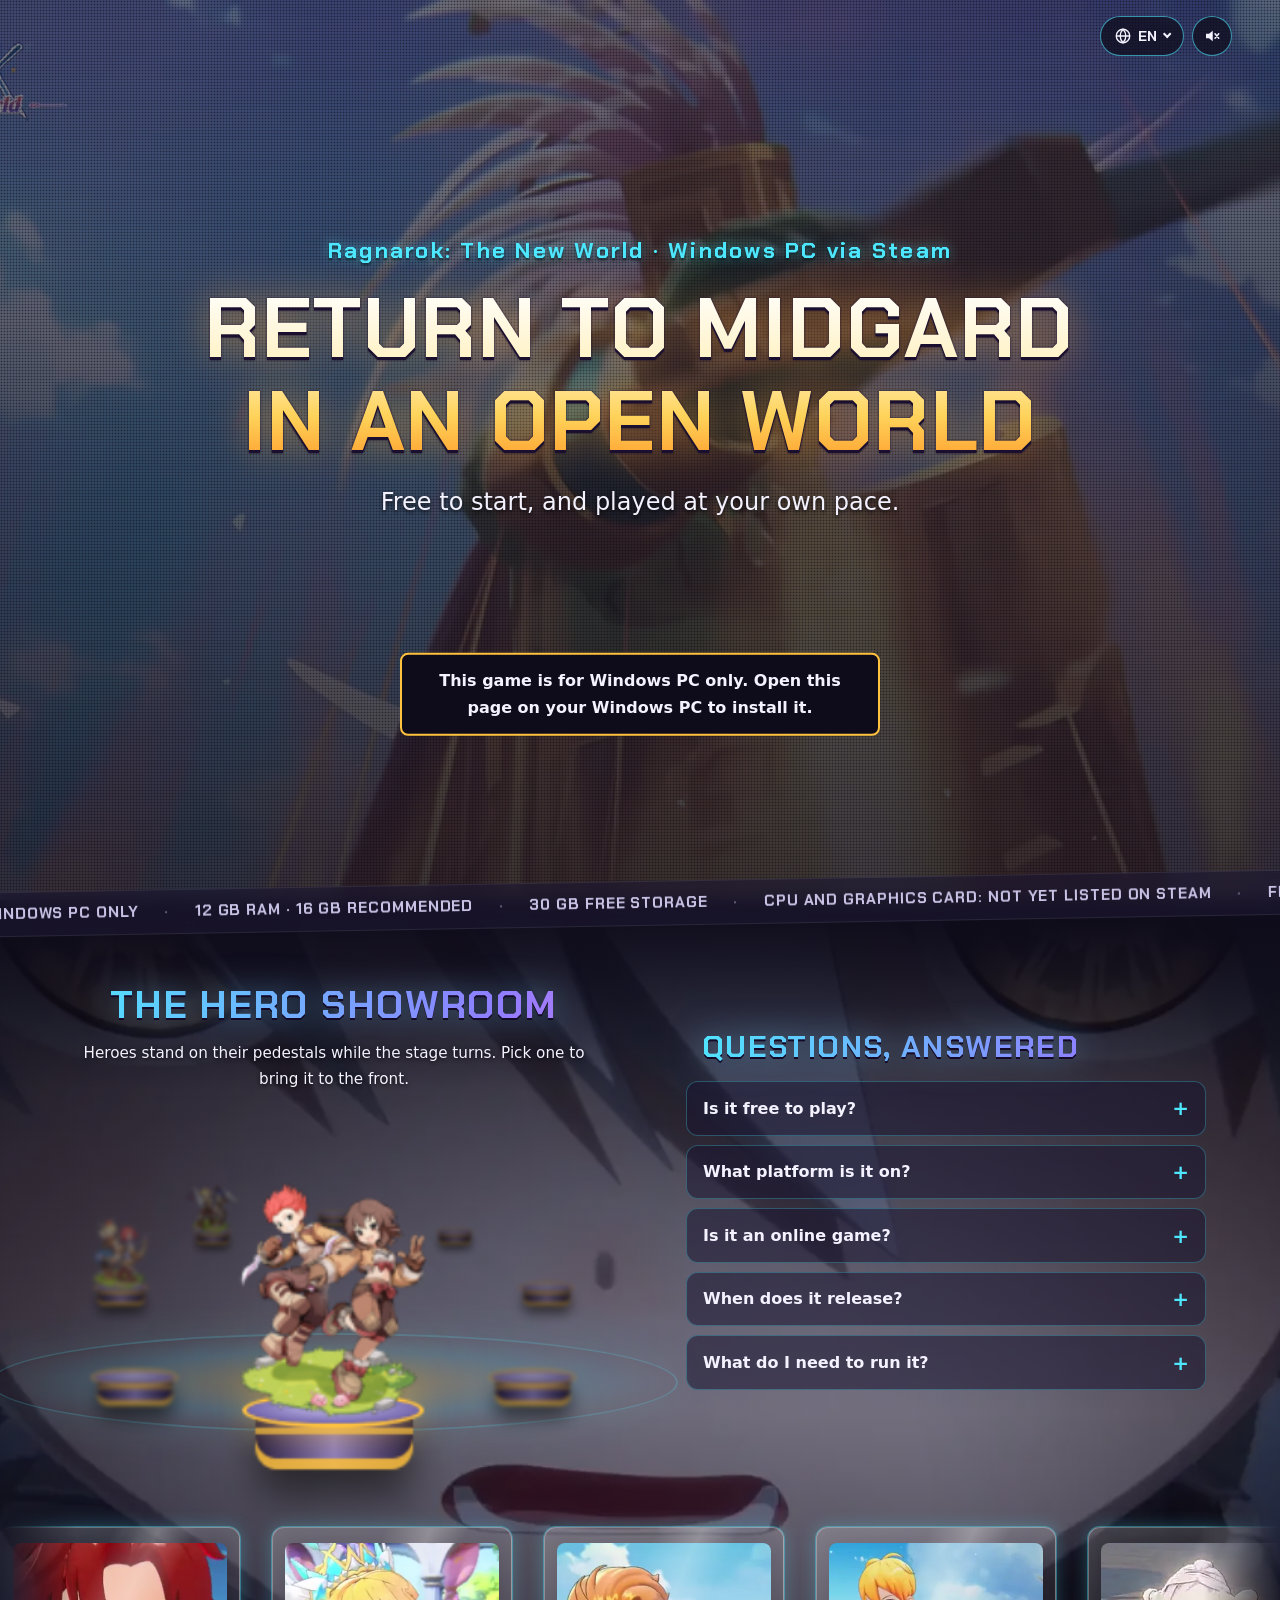
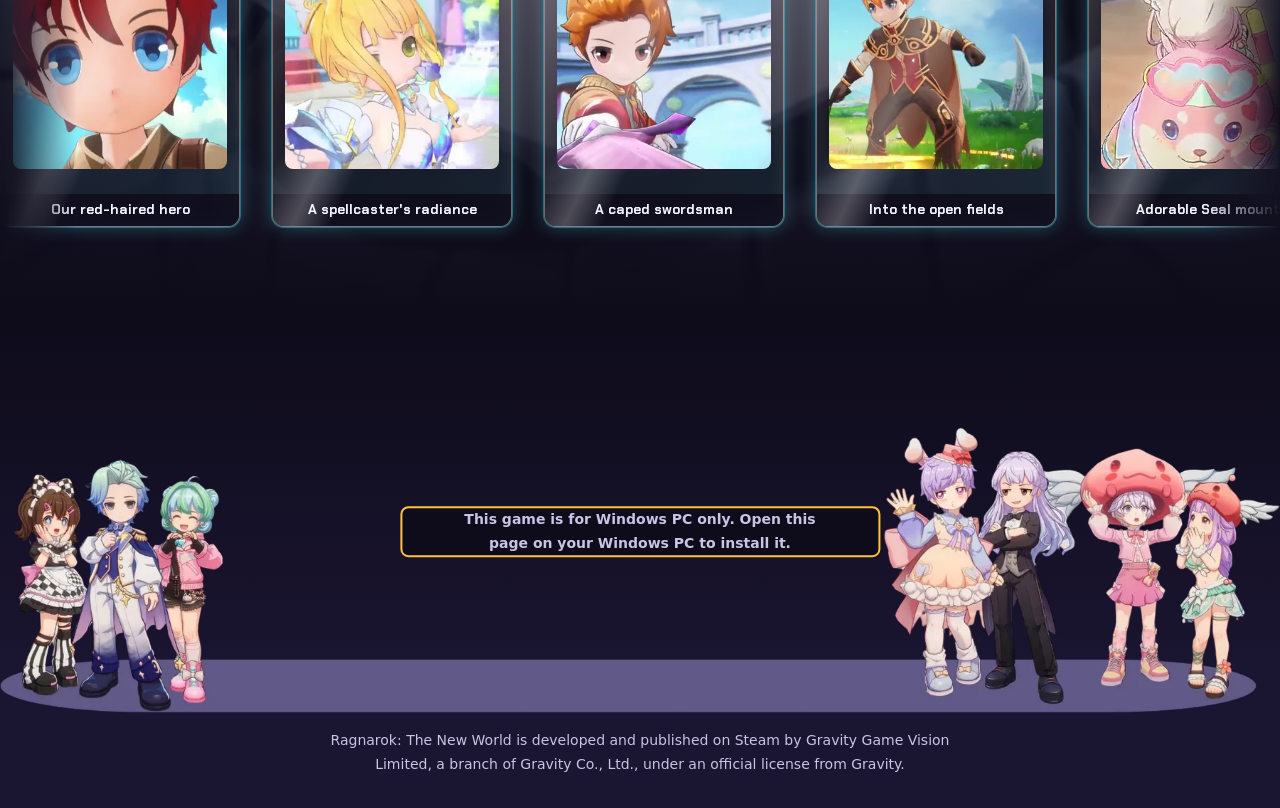
==== commit 21860948: "Replace showroom statues with higher-quality character art Swap all 8 showroom duos for the cleaner " ====
--- a/en.html
+++ b/en.html
@@ -87,7 +87,7 @@
               <button type="button" class="statue-btn" data-slot="0" aria-pressed="true">
                 <span class="statue-face">
                   <span class="statue-body">
-                  <img class="statue-img" src="./assets/images/hero-1.webp" srcset="./assets/images/hero-1-sm.webp 379w, ./assets/images/hero-1.webp 757w" sizes="(max-width: 800px) 180px, 520px" width="757" height="960" loading="lazy" decoding="async" alt="Red-haired fighter and brown-haired girl with daggers">
+                  <img class="statue-img" src="./assets/images/hero-1.webp?v=2" srcset="./assets/images/hero-1-sm.webp?v=2 379w, ./assets/images/hero-1.webp?v=2 757w" sizes="(max-width: 800px) 180px, 520px" width="757" height="960" loading="lazy" decoding="async" alt="Red-haired fighter and brown-haired girl with daggers">
                   <span class="plinth" aria-hidden="true"></span>
                   </span>
                 </span>
@@ -97,7 +97,7 @@
               <button type="button" class="statue-btn" data-slot="1" aria-pressed="false">
                 <span class="statue-face">
                   <span class="statue-body">
-                  <img class="statue-img" src="./assets/images/hero-2.webp" srcset="./assets/images/hero-2-sm.webp 449w, ./assets/images/hero-2.webp 898w" sizes="(max-width: 800px) 180px, 520px" width="898" height="960" loading="lazy" decoding="async" alt="Two blond gunslingers with golden revolvers">
+                  <img class="statue-img" src="./assets/images/hero-2.webp?v=2" srcset="./assets/images/hero-2-sm.webp?v=2 449w, ./assets/images/hero-2.webp?v=2 898w" sizes="(max-width: 800px) 180px, 520px" width="898" height="960" loading="lazy" decoding="async" alt="Two blond gunslingers with golden revolvers">
                   <span class="plinth" aria-hidden="true"></span>
                   </span>
                 </span>
@@ -107,7 +107,7 @@
               <button type="button" class="statue-btn" data-slot="2" aria-pressed="false">
                 <span class="statue-face">
                   <span class="statue-body">
-                  <img class="statue-img" src="./assets/images/hero-3.webp" srcset="./assets/images/hero-3-sm.webp 430w, ./assets/images/hero-3.webp 861w" sizes="(max-width: 800px) 180px, 520px" width="861" height="960" loading="lazy" decoding="async" alt="Girl with books and boy in an orange robe, with fluffy pets">
+                  <img class="statue-img" src="./assets/images/hero-3.webp?v=2" srcset="./assets/images/hero-3-sm.webp?v=2 430w, ./assets/images/hero-3.webp?v=2 861w" sizes="(max-width: 800px) 180px, 520px" width="861" height="960" loading="lazy" decoding="async" alt="Girl with books and boy in an orange robe, with fluffy pets">
                   <span class="plinth" aria-hidden="true"></span>
                   </span>
                 </span>
@@ -117,7 +117,7 @@
               <button type="button" class="statue-btn" data-slot="3" aria-pressed="false">
                 <span class="statue-face">
                   <span class="statue-body">
-                  <img class="statue-img" src="./assets/images/hero-4.webp" srcset="./assets/images/hero-4-sm.webp 438w, ./assets/images/hero-4.webp 876w" sizes="(max-width: 800px) 180px, 520px" width="876" height="960" loading="lazy" decoding="async" alt="Merchant pair with a cart, coins and a wooden puppet">
+                  <img class="statue-img" src="./assets/images/hero-4.webp?v=2" srcset="./assets/images/hero-4-sm.webp?v=2 438w, ./assets/images/hero-4.webp?v=2 876w" sizes="(max-width: 800px) 180px, 520px" width="876" height="960" loading="lazy" decoding="async" alt="Merchant pair with a cart, coins and a wooden puppet">
                   <span class="plinth" aria-hidden="true"></span>
                   </span>
                 </span>
@@ -127,7 +127,7 @@
               <button type="button" class="statue-btn" data-slot="4" aria-pressed="false">
                 <span class="statue-face">
                   <span class="statue-body">
-                  <img class="statue-img" src="./assets/images/hero-5.webp" srcset="./assets/images/hero-5-sm.webp 461w, ./assets/images/hero-5.webp 922w" sizes="(max-width: 800px) 180px, 520px" width="922" height="960" loading="lazy" decoding="async" alt="Staff-wielding pair with pink seal companions">
+                  <img class="statue-img" src="./assets/images/hero-5.webp?v=2" srcset="./assets/images/hero-5-sm.webp?v=2 461w, ./assets/images/hero-5.webp?v=2 922w" sizes="(max-width: 800px) 180px, 520px" width="922" height="960" loading="lazy" decoding="async" alt="Staff-wielding pair with pink seal companions">
                   <span class="plinth" aria-hidden="true"></span>
                   </span>
                 </span>
@@ -137,7 +137,7 @@
               <button type="button" class="statue-btn" data-slot="5" aria-pressed="false">
                 <span class="statue-face">
                   <span class="statue-body">
-                  <img class="statue-img" src="./assets/images/hero-6.webp" srcset="./assets/images/hero-6-sm.webp 514w, ./assets/images/hero-6.webp 1029w" sizes="(max-width: 800px) 180px, 520px" width="1029" height="960" loading="lazy" decoding="async" alt="Blond swordsman and blue-haired knight with great swords">
+                  <img class="statue-img" src="./assets/images/hero-6.webp?v=2" srcset="./assets/images/hero-6-sm.webp?v=2 514w, ./assets/images/hero-6.webp?v=2 1029w" sizes="(max-width: 800px) 180px, 520px" width="1029" height="960" loading="lazy" decoding="async" alt="Blond swordsman and blue-haired knight with great swords">
                   <span class="plinth" aria-hidden="true"></span>
                   </span>
                 </span>
@@ -147,7 +147,7 @@
               <button type="button" class="statue-btn" data-slot="6" aria-pressed="false">
                 <span class="statue-face">
                   <span class="statue-body">
-                  <img class="statue-img" src="./assets/images/hero-7.webp" srcset="./assets/images/hero-7-sm.webp 372w, ./assets/images/hero-7.webp 745w" sizes="(max-width: 800px) 180px, 520px" width="745" height="960" loading="lazy" decoding="async" alt="Archer pair with golden bows and an apple on an arrow">
+                  <img class="statue-img" src="./assets/images/hero-7.webp?v=2" srcset="./assets/images/hero-7-sm.webp?v=2 372w, ./assets/images/hero-7.webp?v=2 745w" sizes="(max-width: 800px) 180px, 520px" width="745" height="960" loading="lazy" decoding="async" alt="Archer pair with golden bows and an apple on an arrow">
                   <span class="plinth" aria-hidden="true"></span>
                   </span>
                 </span>
@@ -157,7 +157,7 @@
               <button type="button" class="statue-btn" data-slot="7" aria-pressed="false">
                 <span class="statue-face">
                   <span class="statue-body">
-                  <img class="statue-img" src="./assets/images/hero-8.webp" srcset="./assets/images/hero-8-sm.webp 425w, ./assets/images/hero-8.webp 849w" sizes="(max-width: 800px) 180px, 520px" width="849" height="960" loading="lazy" decoding="async" alt="Pair in green cloaks with a ring staff and claws">
+                  <img class="statue-img" src="./assets/images/hero-8.webp?v=2" srcset="./assets/images/hero-8-sm.webp?v=2 425w, ./assets/images/hero-8.webp?v=2 849w" sizes="(max-width: 800px) 180px, 520px" width="849" height="960" loading="lazy" decoding="async" alt="Pair in green cloaks with a ring staff and claws">
                   <span class="plinth" aria-hidden="true"></span>
                   </span>
                 </span>
--- a/style.min.css
+++ b/style.min.css
@@ -1 +1 @@
-@font-face{font-family:Chakra Petch;font-style:normal;font-weight:700;font-display:swap;src:url(./assets/fonts/chakra-petch-700-thai.woff2) format("woff2");unicode-range:U+02D7,U+0303,U+0331,U+0E01-0E5B,U+200C-200D,U+25CC}@font-face{font-family:Chakra Petch;font-style:normal;font-weight:700;font-display:swap;src:url(./assets/fonts/chakra-petch-700-latin.woff2) format("woff2");unicode-range:U+0000-00FF,U+0131,U+0152-0153,U+02BB-02BC,U+02C6,U+02DA,U+02DC,U+0304,U+0308,U+0329,U+2000-206F,U+20AC,U+2122,U+2191,U+2193,U+2212,U+2215,U+FEFF,U+FFFD}@font-face{font-family:Chakra Petch;font-style:normal;font-weight:700;font-display:swap;src:url(./assets/fonts/chakra-petch-700-vietnamese.woff2) format("woff2");unicode-range:U+0102-0103,U+0110-0111,U+0128-0129,U+0168-0169,U+01A0-01A1,U+01AF-01B0,U+0300-0301,U+0303-0304,U+0308-0309,U+0323,U+0329,U+1EA0-1EF9,U+20AB}*,*:before,*:after{box-sizing:border-box}:root{--bg: #0e0b1a;--surface: #1a1530;--text: #f4f2ff;--muted: #c9c3e6;--focus: #ffd27a;--neon-a: #4de8ff;--gold: #ffc23d;--gold-deep: #ff8a1f;--gold-light: #ffe08a;--gold-text: #2a1500;--indigo: #2a1766;--cjk: "Microsoft YaHei", "PingFang SC", "Noto Sans SC";--game-font: "Chakra Petch", system-ui, "Segoe UI", var(--cjk), sans-serif}html{font-size:100%;scroll-behavior:smooth}body{margin:0;font-family:system-ui,-apple-system,"Segoe UI","Noto Sans Thai","Sarabun",Roboto,Arial,var(--cjk),sans-serif;line-height:1.7;color:var(--text);background:var(--bg)}html[lang=th] body{line-height:1.85}[hidden]{display:none!important}.skip-link{position:absolute;inset-inline-start:1rem;top:-100px}.skip-link:focus{top:1rem;z-index:10;padding:.5rem 1rem;background:var(--text);color:var(--bg)}main:focus{outline:none}main{overflow-x:clip}:focus-visible{outline:3px solid var(--focus);outline-offset:3px}h1,h2,.eyebrow,.card-label{font-family:var(--game-font)}.hero{position:relative;display:grid;place-items:center;min-height:100vh;min-height:100svh;padding:4rem clamp(1rem,4vw,3rem) 3rem;overflow:hidden;text-align:center}.hero-video{position:absolute;inset:0;width:100%;height:100%;object-fit:cover}.hero-overlay{position:absolute;inset:0;background:radial-gradient(rgba(8,6,18,.5) .8px,transparent 1.1px) 0 0 / 3px 3px,linear-gradient(to bottom,#0e0b1a80,#0e0b1acc)}.hero-text{position:relative;max-width:60rem}.eyebrow{margin:0 0 .75rem;color:var(--neon-a);font-size:clamp(1.05rem,2.4vw,1.4rem);letter-spacing:.1em;text-shadow:0 0 12px rgba(77,232,255,.55),0 2px 3px rgba(0,0,0,.8)}h1{font-size:clamp(2.3rem,7.2vw,5.2rem);line-height:1.12;margin:0 0 .9rem;text-transform:uppercase;letter-spacing:.02em}.hero h1{color:#fff3c9;background:linear-gradient(180deg,#fff,#fff3c9 40%,#ffd35a 72%,#ff9a2a);-webkit-background-clip:text;background-clip:text;-webkit-text-fill-color:transparent;filter:drop-shadow(0 3px 0 #1a0f2e) drop-shadow(0 0 1px #1a0f2e) drop-shadow(0 0 18px rgba(255,170,60,.45))}html[lang=th] .hero h1{line-height:1.3}h2{font-size:clamp(1.6rem,3.8vw,2.4rem);line-height:1.4;margin:0 0 .5rem;text-shadow:0 0 16px rgba(255,194,61,.35)}.lead{font-size:clamp(1.15rem,2.2vw,1.5rem);margin:0 0 1.75rem;text-shadow:0 2px 4px rgba(0,0,0,.8)}.muted{color:var(--muted);font-size:.95rem;margin:0}.os-notice{position:absolute;z-index:2;top:50%;left:50%;width:min(30rem,calc(100vw - 2rem));margin:0;transform:translate(-50%,-50%);padding:.75rem 1rem;border:2px solid var(--gold);border-radius:8px;background:var(--bg);font-weight:700}.hero-sparks span{position:absolute;bottom:-12px;width:6px;height:6px;border-radius:50%;background:var(--gold);box-shadow:0 0 8px var(--gold),0 0 16px var(--gold);opacity:0;animation:spark-rise 7s linear infinite}.hero-sparks span:nth-child(1){left:6%;animation-delay:0s}.hero-sparks span:nth-child(2){left:16%;animation-delay:-2.5s;animation-duration:9s;background:var(--neon-a);box-shadow:0 0 10px var(--neon-a)}.hero-sparks span:nth-child(3){left:27%;animation-delay:-5s}.hero-sparks span:nth-child(4){left:38%;animation-delay:-1.2s;animation-duration:8s;background:var(--gold);box-shadow:0 0 10px var(--gold)}.hero-sparks span:nth-child(5){left:49%;animation-delay:-3.8s;animation-duration:10s}.hero-sparks span:nth-child(6){left:58%;animation-delay:-6.1s;background:var(--neon-a);box-shadow:0 0 10px var(--neon-a)}.hero-sparks span:nth-child(7){left:68%;animation-delay:-.7s;animation-duration:8.5s}.hero-sparks span:nth-child(8){left:78%;animation-delay:-4.4s;background:var(--gold);box-shadow:0 0 10px var(--gold)}.hero-sparks span:nth-child(9){left:87%;animation-delay:-2s;animation-duration:9.5s}.hero-sparks span:nth-child(10){left:95%;animation-delay:-5.6s;background:var(--neon-a);box-shadow:0 0 10px var(--neon-a)}@keyframes spark-rise{0%{transform:translate(0) scale(.6);opacity:0}10%{opacity:1}50%{transform:translate(18px,-50vh) scale(1)}90%{opacity:.8}to{transform:translate(-10px,-100vh) scale(.4);opacity:0}}.cta-wrap.is-blocked:before,.cta-wrap.is-blocked .orb-ring,.cta-wrap.is-blocked .orb-fire{display:none}.cta-wrap{--orb: clamp(150px, 42vw, 190px);position:relative;display:grid;place-items:center;width:var(--orb);height:var(--orb);margin:calc(var(--orb) * .4) auto calc(var(--orb) * .3)}.orb-fire{position:absolute;z-index:2;left:50%;top:50%;width:calc(var(--orb) * 2.3);height:calc(var(--orb) * 2.6);transform:translate(-50%,-56%);pointer-events:none;-webkit-mask-image:radial-gradient(circle closest-side at 50% 56%,transparent 0 33%,rgba(0,0,0,.55) 39%,#000 45%);mask-image:radial-gradient(circle closest-side at 50% 56%,transparent 0 33%,rgba(0,0,0,.55) 39%,#000 45%)}.cta-wrap:before{content:"";position:absolute;inset:0;border-radius:50%;border:3px solid #ff8a1f;animation:orb-ripple 2.2s ease-out infinite}.orb-ring{position:absolute;inset:-6px;border-radius:50%;background:conic-gradient(#ff3d00,#ffb300,#ff6a00,#ffe066,#ff2a00,#ff9100,#ff3d00);filter:blur(2px);animation:orb-spin 1.6s linear infinite,ring-flicker .9s steps(3) infinite}.cta-orb{position:relative;z-index:1;display:flex;flex-direction:column;align-items:center;justify-content:center;width:100%;height:100%;border-radius:50%;background:radial-gradient(circle at 50% 38%,#fff7d1,#ffd23f 32%,#ff9a1f,#e8541a);color:var(--gold-text);font-family:var(--game-font);font-weight:700;line-height:1.1;text-align:center;text-decoration:none;box-shadow:0 0 0 4px #3c0a008c,0 0 30px #ff9a1f,0 0 80px #ff500099,inset 0 -14px 26px #aa1e0073;animation:orb-flicker 1.4s ease-in-out infinite;transition:transform .2s ease}.orb-main{font-size:clamp(2rem,7vw,2.6rem);line-height:1;text-transform:uppercase;letter-spacing:.04em;text-shadow:0 2px 0 rgba(255,255,255,.6),0 4px 0 rgba(90,40,0,.3)}.orb-now{display:inline-block;margin-top:.2rem;padding:.05rem .7rem .15rem;border-radius:10px;background:var(--indigo);color:var(--gold-light);font-size:clamp(1.35rem,4.6vw,1.7rem);line-height:1.2;text-transform:uppercase;letter-spacing:.08em;box-shadow:0 3px #120a33,0 0 12px #ff781e99;transform:rotate(-7deg);animation:now-wiggle 1.8s ease-in-out infinite}.orb-sub{margin-top:.75rem;font-size:clamp(.9rem,3vw,1.02rem);letter-spacing:.02em}@keyframes now-wiggle{0%,70%,to{transform:rotate(-7deg) scale(1)}78%{transform:rotate(5deg) scale(1.12)}86%{transform:rotate(-10deg) scale(1.06)}94%{transform:rotate(-5deg) scale(1.1)}}.cta-orb:hover{transform:scale(1.08)}.cta-orb:active{transform:scale(.96)}.cta-wrap:hover .orb-ring{animation-duration:.8s,.5s}.cta-orb:focus-visible{outline-color:var(--neon-a);outline-offset:10px}@keyframes orb-spin{to{transform:rotate(360deg)}}@keyframes orb-ripple{0%{transform:scale(1);opacity:.9}to{transform:scale(1.6);opacity:0}}@keyframes ring-flicker{0%{opacity:1}33%{opacity:.75}66%{opacity:.95}}@keyframes orb-flicker{0%,to{box-shadow:0 0 0 4px #3c0a008c,0 0 30px #ff9a1f,0 0 80px #ff500099,inset 0 -14px 26px #aa1e0073}25%{box-shadow:0 0 0 4px #3c0a008c,0 0 42px #ffb03a,0 0 110px #ff5a00bf,inset 0 -10px 22px #aa1e0066}55%{box-shadow:0 0 0 4px #3c0a008c,0 0 26px #ff8a1f,0 0 70px #ff3c008c,inset 0 -16px 28px #aa1e0080}80%{box-shadow:0 0 0 4px #3c0a008c,0 0 48px #ffc04d,0 0 120px #ff6400cc,inset 0 -12px 24px #aa1e006b}}.hero{--flow-logo-w: clamp(160px, 20vw, 260px);padding-top:calc(3.2rem + var(--flow-logo-w) * .575 + 1rem)}.hero-logo{position:absolute;z-index:1;top:3.2rem;left:50%;width:var(--flow-logo-w);height:auto;transform:translate(-50%);filter:drop-shadow(0 2px 8px rgba(14,11,26,.6))}@media (min-width: 1000px) and (min-aspect-ratio: 3/2){.hero{padding-top:4rem}.hero-logo{top:0;left:1.25vw;width:16vw;transform:none}}.top-tools{position:absolute;top:1rem;right:clamp(.75rem,4vw,3rem);z-index:3;display:flex;align-items:flex-start;gap:.5rem}.lang-menu{position:relative}.lang-menu summary,.sound-toggle{display:inline-flex;align-items:center;gap:.35rem;min-height:2.5rem;padding:.35rem .8rem;border:1px solid rgba(77,232,255,.6);border-radius:999px;background:#0e0b1ab3;color:var(--text);font-family:var(--game-font);font-size:.9rem;line-height:1;cursor:pointer;transition:box-shadow .2s ease,border-color .2s ease}.lang-menu summary{list-style:none}.lang-menu summary::-webkit-details-marker{display:none}.lang-menu summary:after{content:"";width:.4rem;height:.4rem;margin-left:.1rem;border-right:2px solid currentColor;border-bottom:2px solid currentColor;transform:translateY(-2px) rotate(45deg)}.lang-menu[open] summary:after{transform:translateY(1px) rotate(-135deg)}.sound-toggle{justify-content:center;min-width:2.5rem;padding:.35rem}.lang-menu summary:hover,.sound-toggle:hover{border-color:var(--neon-a);box-shadow:0 0 10px #4de8ff99}.sound-toggle[aria-pressed=true]{border-color:var(--gold);color:var(--gold);box-shadow:0 0 12px #ffc23d8c}.sound-toggle .ico-on,.sound-toggle[aria-pressed=true] .ico-off{display:none}.sound-toggle[aria-pressed=true] .ico-on{display:block}.ico{display:block;flex:none}.lang-list{position:absolute;top:calc(100% + .4rem);right:0;min-width:11rem;margin:0;padding:.35rem;list-style:none;border:1px solid rgba(77,232,255,.5);border-radius:12px;background:#0e0b1af2;box-shadow:0 10px 30px #00000080,0 0 18px #4de8ff33;text-align:start}.lang-list a{display:block;padding:.5rem .75rem;border-radius:8px;color:var(--text);text-decoration:none;line-height:1.4}.lang-list a:hover{background:#4de8ff1f}.lang-list a[aria-current=page]{background:var(--gold);color:var(--gold-text);font-weight:700}.sr-only{position:absolute;width:1px;height:1px;margin:-1px;padding:0;overflow:hidden;clip:rect(0 0 0 0);white-space:nowrap;border:0}.orb-now.orb-now--long{padding-inline:.5rem;font-size:clamp(.85rem,3vw,1.05rem);letter-spacing:.03em}.info-ticker{position:relative;z-index:4;margin:-1.2rem -1rem;overflow:hidden;border-top:1px solid rgba(255,255,255,.08);border-bottom:1px solid rgba(255,255,255,.08);background:#1a15309e;-webkit-backdrop-filter:blur(8px);backdrop-filter:blur(8px);transform:rotate(-1deg)}.ticker-track{display:flex;width:max-content;margin:0;padding:0;list-style:none;animation:ticker-run 60s linear infinite}.info-ticker:hover .ticker-track{animation-play-state:paused}@keyframes ticker-run{to{transform:translate(-50%)}}.ticker-track li{display:flex;align-items:center;padding:.55rem 0;color:var(--muted);font-family:var(--game-font);font-size:clamp(.82rem,1.4vw,.95rem);font-weight:700;letter-spacing:.06em;text-transform:uppercase;white-space:nowrap}.ticker-track li:after{content:"\b7";margin:0 1.6rem;color:#c9c3e673}.showroom{--sw: clamp(68px, 7vw, 104px);--sr: calc(var(--sw) * 2.4);--vw: clamp(150px, 19vw, 240px);--vr: calc(var(--vw) * 2.05);padding:clamp(2.5rem,6vw,4.5rem) 0 clamp(1.5rem,4vw,3rem);overflow:hidden;text-align:center;background:linear-gradient(to bottom,var(--bg) 0%,rgba(14,11,26,.55) 18%,rgba(14,11,26,.45) 50%,rgba(14,11,26,.7) 78%,var(--bg) 100%),url(./assets/images/showroom-bg.webp) center 30% / cover no-repeat,var(--bg)}.showroom h2,.showroom .muted{padding:0 1rem}.showroom .muted{color:var(--text);text-shadow:0 1px 4px rgba(0,0,0,.8)}.show-grid{display:grid;grid-template-columns:1fr;gap:clamp(1.25rem,4vw,2.75rem);max-width:1180px;margin:0 auto;align-items:center}.show-main{min-width:0}.faq-col{min-width:0;text-align:left;padding:0 clamp(1rem,3vw,1.5rem)}@media (min-width: 900px){.show-grid{grid-template-columns:minmax(0,1fr) minmax(0,1fr)}}.faq-title{font-family:var(--game-font);font-size:clamp(1.3rem,3.2vw,1.9rem);line-height:1.15;margin:0 0 1rem;color:var(--text)}.faq-list{display:flex;flex-direction:column;gap:.55rem}.faq-item{border:1px solid rgba(77,232,255,.28);border-radius:12px;background:#1a15308c;overflow:hidden}.faq-item summary{list-style:none;cursor:pointer;padding:.8rem 1rem;font-weight:700;color:var(--text);display:flex;align-items:center;justify-content:space-between;gap:1rem}.faq-item summary::-webkit-details-marker{display:none}.faq-item summary:after{content:"+";flex:none;color:var(--neon-a);font-weight:700;font-size:1.25rem;line-height:1}.faq-item[open] summary{color:var(--gold)}.faq-item[open] summary:after{content:"\2212"}.faq-item p{margin:0;padding:0 1rem 1rem;color:var(--muted);line-height:1.6}.statue-stage{position:relative;height:calc(var(--sw) * 3.8);margin-top:.5rem;perspective:calc(var(--sw) * 6.8);perspective-origin:50% 0%}.show-floor{position:absolute;left:50%;bottom:calc(var(--sw) * .1);width:calc(var(--sr) * 3.2);height:calc(var(--sw) * 1.1);transform:translate(-50%);border-radius:50%;background:radial-gradient(ellipse at center,#ffc23d47,#4de8ff24 45%,#0e0b1a00 72%);box-shadow:inset 0 0 0 2px #4de8ff33,0 0 40px #4de8ff1a}.statue-tilt{position:absolute;inset:0;transform-style:preserve-3d;transform:rotateX(-10deg)}.statue-ring{position:absolute;left:50%;bottom:calc(var(--sw) * 1.5);width:var(--sw);height:calc(var(--sw) * 1.6);margin:0 0 0 calc(var(--sw) / -2);padding:0;list-style:none;transform-style:preserve-3d;will-change:transform;transition:transform 2.2s cubic-bezier(.45,.05,.25,1)}.statue{position:absolute;inset:0;transform-style:preserve-3d;transform:rotateY(var(--a)) translateZ(var(--sr))}.statue:nth-child(1){--a: 0deg}.statue:nth-child(2){--a: 45deg}.statue:nth-child(3){--a: 90deg}.statue:nth-child(4){--a: 135deg}.statue:nth-child(5){--a: 180deg}.statue:nth-child(6){--a: 225deg}.statue:nth-child(7){--a: 270deg}.statue:nth-child(8){--a: 315deg}.statue-btn{display:block;width:100%;height:100%;transform-style:preserve-3d;padding:0;border:0;background:none;color:inherit;font:inherit;cursor:pointer}.statue-btn:focus-visible{outline-offset:4px}.statue-face{display:flex;flex-direction:column;align-items:center;justify-content:flex-end;width:100%;height:100%;transform:rotateY(calc(-1 * var(--a))) rotateX(10deg);transform-origin:50% 100%;will-change:transform;transition:transform 2.2s cubic-bezier(.45,.05,.25,1)}.statue-body{--s: .5;display:flex;flex-direction:column;align-items:center;width:100%;transform:scale(var(--s));transform-origin:50% 100%;will-change:transform,filter;transition:transform 2.2s cubic-bezier(.45,.05,.25,1),filter 1.2s ease}.showroom:not(.is-ready) .statue-body,.showroom:not(.is-ready) .statue-face,.showroom:not(.is-ready) .statue-ring{transition:none}.statue[data-dist="0"] .statue-body{--s: 1.45}.statue[data-dist="1"] .statue-body{--s: .8;filter:blur(2px) brightness(.7)}.statue[data-dist="2"] .statue-body{--s: .66;filter:blur(3.5px) brightness(.55)}.statue[data-dist="3"] .statue-body,.statue[data-dist="4"] .statue-body{--s: .56;filter:blur(5px) brightness(.45)}.statue-img{position:relative;z-index:1;display:block;width:auto;max-width:140%;height:calc(var(--sw) * 1.2);margin-bottom:calc(var(--sw) * -.1);object-fit:contain}.plinth{position:relative;display:block;width:80%;height:calc(var(--sw) * .3);margin-top:calc(var(--sw) * .07);border-radius:0 0 10px 10px;background:linear-gradient(90deg,#241d3f,#4f4378 22%,#8a7cc0,#4f4378 78%,#241d3f);box-shadow:inset 0 -5px #ffc23dd9,0 12px 18px #0000008c}.plinth:before{content:"";position:absolute;top:calc(var(--sw) * -.07);right:-5%;left:-5%;height:calc(var(--sw) * .14);border-radius:50%;background:radial-gradient(ellipse at 50% 40%,#c9c1ee,#7c6fb4 65%,#4f4378);box-shadow:0 0 0 2px var(--gold)}.plinth:after{content:"";position:absolute;top:30%;right:0;left:0;height:3px;background:#ffc23db3}.statue[data-dist="0"] .plinth:before{box-shadow:0 0 0 2px var(--gold),0 0 18px #ffc23de6,0 -10px 40px #ffc23d59}.vitrine-marquee{margin-top:3.5rem;padding:30px 0 40px;overflow:hidden;-webkit-mask-image:linear-gradient(90deg,transparent,#000 6%,#000 94%,transparent);mask-image:linear-gradient(90deg,transparent,#000 6%,#000 94%,transparent)}.vitrine-track{display:flex;width:max-content;margin:0;padding:0;list-style:none;animation:vitrine-run 34s linear infinite}.vitrine-marquee:hover .vitrine-track,.vitrine-marquee:focus-within .vitrine-track{animation-play-state:paused}@keyframes vitrine-run{to{transform:translate(-50%)}}.vit-item{flex:0 0 auto;width:var(--vw);height:calc(var(--vw) * 1.25);margin-right:clamp(1rem,3vw,2rem);animation:vitrine-float 3.4s ease-in-out infinite}.vit-item:nth-child(2n){animation-delay:-1.7s}.vit-item:nth-child(3n){animation-duration:2.9s}@keyframes vitrine-float{0%,to{transform:translateY(0) rotate(-2.5deg)}42%{transform:translateY(-20px) rotate(2.5deg)}46%{transform:translateY(-20px) rotate(4deg)}50%{transform:translateY(-20px) rotate(1deg)}54%{transform:translateY(-20px) rotate(3.5deg)}58%{transform:translateY(-19px) rotate(2deg)}}.vitrine{position:relative;display:block;width:100%;height:100%;padding:0;overflow:hidden;border:1px solid rgba(255,255,255,.35);border-radius:12px;background:linear-gradient(160deg,#ffffff2e,#ffffff0a 45%,#4de8ff1a);box-shadow:0 0 0 1px #4de8ff59,0 0 18px #4de8ff4d,inset 0 0 22px #ffffff14;color:var(--text);font:inherit;cursor:pointer;transition:box-shadow .4s ease,border-color .4s ease}.vitrine .card-video{position:absolute;top:5%;left:5%;width:90%;height:76%;object-fit:cover;border-radius:8px}.vitrine:after{content:"";position:absolute;inset:0;background:linear-gradient(115deg,transparent 30%,rgba(255,255,255,.26) 42%,transparent 52%);pointer-events:none}.vitrine .card-label{position:absolute;right:0;bottom:0;left:0;padding:.45rem .4rem;background:#0e0b1acc;font-family:var(--game-font);font-size:.85rem;line-height:1.3}.vitrine:hover{border-color:var(--neon-a);box-shadow:0 0 0 1px var(--neon-a),0 0 26px #4de8ff99}.vitrine[aria-pressed=true]{border-color:var(--gold);box-shadow:0 0 0 1px var(--gold),0 0 24px #ffc23db3,0 0 60px #ff8a1f59}.vitrine[aria-pressed=true] .card-label{color:var(--gold)}.site-footer{padding:0 0 1.75rem;font-size:.875rem;color:var(--muted);background:linear-gradient(to bottom,var(--bg) 0%,var(--surface) 70%);text-align:center}.site-footer p{margin:.25rem auto;max-width:48rem;padding:0 clamp(1rem,4vw,3rem)}.footer-stage{position:relative;display:flex;flex-direction:column;align-items:center;max-width:1800px;margin:0 auto 1rem;padding-top:1rem}.footer-crew{display:block;width:100%;height:auto}.cta-wrap--footer{margin:calc(var(--orb) * .5) auto .5rem}@media (min-width: 800px){.footer-stage{padding-top:7rem}.cta-wrap--footer{--orb: clamp(150px, 14vw, 200px);position:absolute;bottom:24%;left:50%;margin:0;transform:translate(-50%)}}@media (max-width: 800px){.hero-sparks{display:none}.statue[data-dist="1"] .statue-body{filter:brightness(.7)}.statue[data-dist="2"] .statue-body{filter:brightness(.55)}.statue[data-dist="3"] .statue-body,.statue[data-dist="4"] .statue-body{filter:brightness(.45)}.statue-body{will-change:transform}.vit-item{animation-name:vitrine-bob}.info-ticker{-webkit-backdrop-filter:none;backdrop-filter:none;background:#1a1530d9}}@keyframes vitrine-bob{0%,to{transform:translateY(0)}50%{transform:translateY(-14px)}}@media (prefers-reduced-motion: reduce){html{scroll-behavior:auto}.hero-sparks{display:none}.cta-wrap:before,.orb-ring,.cta-orb,.orb-now{animation:none}.orb-fire{display:none}.statue-ring,.statue-face,.statue-body,.vitrine,.cta-orb{transition:none}.ticker-track{animation:none;flex-wrap:wrap;width:auto;justify-content:center}.ticker-track .ticker-clone{display:none}.vitrine-marquee{-webkit-mask-image:none;mask-image:none}.vitrine-track{animation:none;width:auto;flex-wrap:wrap;justify-content:center;gap:1rem;padding:0 1rem}.vit-item{animation:none;margin-right:0}.vitrine-track .vit-clone{display:none}}@media (pointer: fine){html{cursor:url(./assets/images/cursor.png) 19 7,auto}a,button,summary,.statue-btn,.vitrine{cursor:url(./assets/images/cursor-hover.png) 19 7,pointer}}
+@font-face{font-family:Chakra Petch;font-style:normal;font-weight:700;font-display:swap;src:url(./assets/fonts/chakra-petch-700-thai.woff2) format("woff2");unicode-range:U+02D7,U+0303,U+0331,U+0E01-0E5B,U+200C-200D,U+25CC}@font-face{font-family:Chakra Petch;font-style:normal;font-weight:700;font-display:swap;src:url(./assets/fonts/chakra-petch-700-latin.woff2) format("woff2");unicode-range:U+0000-00FF,U+0131,U+0152-0153,U+02BB-02BC,U+02C6,U+02DA,U+02DC,U+0304,U+0308,U+0329,U+2000-206F,U+20AC,U+2122,U+2191,U+2193,U+2212,U+2215,U+FEFF,U+FFFD}@font-face{font-family:Chakra Petch;font-style:normal;font-weight:700;font-display:swap;src:url(./assets/fonts/chakra-petch-700-vietnamese.woff2) format("woff2");unicode-range:U+0102-0103,U+0110-0111,U+0128-0129,U+0168-0169,U+01A0-01A1,U+01AF-01B0,U+0300-0301,U+0303-0304,U+0308-0309,U+0323,U+0329,U+1EA0-1EF9,U+20AB}*,*:before,*:after{box-sizing:border-box}:root{--bg: #0e0b1a;--surface: #1a1530;--text: #f4f2ff;--muted: #c9c3e6;--focus: #ffd27a;--neon-a: #4de8ff;--gold: #ffc23d;--gold-deep: #ff8a1f;--gold-light: #ffe08a;--gold-text: #2a1500;--indigo: #2a1766;--cjk: "Microsoft YaHei", "PingFang SC", "Noto Sans SC";--game-font: "Chakra Petch", system-ui, "Segoe UI", var(--cjk), sans-serif}html{font-size:100%;scroll-behavior:smooth}body{margin:0;font-family:system-ui,-apple-system,"Segoe UI","Noto Sans Thai","Sarabun",Roboto,Arial,var(--cjk),sans-serif;line-height:1.7;color:var(--text);background:var(--bg)}html[lang=th] body{line-height:1.85}[hidden]{display:none!important}.skip-link{position:absolute;inset-inline-start:1rem;top:-100px}.skip-link:focus{top:1rem;z-index:10;padding:.5rem 1rem;background:var(--text);color:var(--bg)}main:focus{outline:none}main{overflow-x:clip}:focus-visible{outline:3px solid var(--focus);outline-offset:3px}h1,h2,.eyebrow,.card-label{font-family:var(--game-font)}.hero{position:relative;display:grid;place-items:center;min-height:100vh;min-height:100svh;padding:4rem clamp(1rem,4vw,3rem) 3rem;overflow:hidden;text-align:center}.hero-video{position:absolute;inset:0;width:100%;height:100%;object-fit:cover}.hero-overlay{position:absolute;inset:0;background:radial-gradient(rgba(8,6,18,.5) .8px,transparent 1.1px) 0 0 / 3px 3px,linear-gradient(to bottom,#0e0b1a80,#0e0b1acc)}.hero-text{position:relative;max-width:60rem}.eyebrow{margin:0 0 .75rem;color:var(--neon-a);font-size:clamp(1.05rem,2.4vw,1.4rem);letter-spacing:.1em;text-shadow:0 0 12px rgba(77,232,255,.55),0 2px 3px rgba(0,0,0,.8)}h1{font-size:clamp(2.3rem,7.2vw,5.2rem);line-height:1.12;margin:0 0 .9rem;text-transform:uppercase;letter-spacing:.02em}.hero h1{color:#fff3c9;background:linear-gradient(180deg,#fff,#fff3c9 40%,#ffd35a 72%,#ff9a2a);-webkit-background-clip:text;background-clip:text;-webkit-text-fill-color:transparent;filter:drop-shadow(0 3px 0 #1a0f2e) drop-shadow(0 0 1px #1a0f2e) drop-shadow(0 0 18px rgba(255,170,60,.45))}html[lang=th] .hero h1{line-height:1.3}h2{font-size:clamp(1.6rem,3.8vw,2.4rem);line-height:1.4;margin:0 0 .5rem;text-shadow:0 0 16px rgba(255,194,61,.35)}.lead{font-size:clamp(1.15rem,2.2vw,1.5rem);margin:0 0 1.75rem;text-shadow:0 2px 4px rgba(0,0,0,.8)}.muted{color:var(--muted);font-size:.95rem;margin:0}.os-notice{position:absolute;z-index:2;top:50%;left:50%;width:min(30rem,calc(100vw - 2rem));margin:0;transform:translate(-50%,-50%);padding:.75rem 1rem;border:2px solid var(--gold);border-radius:8px;background:var(--bg);font-weight:700}.hero-sparks span{position:absolute;bottom:-12px;width:6px;height:6px;border-radius:50%;background:var(--gold);box-shadow:0 0 8px var(--gold),0 0 16px var(--gold);opacity:0;animation:spark-rise 7s linear infinite}.hero-sparks span:nth-child(1){left:6%;animation-delay:0s}.hero-sparks span:nth-child(2){left:16%;animation-delay:-2.5s;animation-duration:9s;background:var(--neon-a);box-shadow:0 0 10px var(--neon-a)}.hero-sparks span:nth-child(3){left:27%;animation-delay:-5s}.hero-sparks span:nth-child(4){left:38%;animation-delay:-1.2s;animation-duration:8s;background:var(--gold);box-shadow:0 0 10px var(--gold)}.hero-sparks span:nth-child(5){left:49%;animation-delay:-3.8s;animation-duration:10s}.hero-sparks span:nth-child(6){left:58%;animation-delay:-6.1s;background:var(--neon-a);box-shadow:0 0 10px var(--neon-a)}.hero-sparks span:nth-child(7){left:68%;animation-delay:-.7s;animation-duration:8.5s}.hero-sparks span:nth-child(8){left:78%;animation-delay:-4.4s;background:var(--gold);box-shadow:0 0 10px var(--gold)}.hero-sparks span:nth-child(9){left:87%;animation-delay:-2s;animation-duration:9.5s}.hero-sparks span:nth-child(10){left:95%;animation-delay:-5.6s;background:var(--neon-a);box-shadow:0 0 10px var(--neon-a)}@keyframes spark-rise{0%{transform:translate(0) scale(.6);opacity:0}10%{opacity:1}50%{transform:translate(18px,-50vh) scale(1)}90%{opacity:.8}to{transform:translate(-10px,-100vh) scale(.4);opacity:0}}.cta-wrap.is-blocked:before,.cta-wrap.is-blocked .orb-ring,.cta-wrap.is-blocked .orb-fire{display:none}.cta-wrap{--orb: clamp(150px, 42vw, 190px);position:relative;display:grid;place-items:center;width:var(--orb);height:var(--orb);margin:calc(var(--orb) * .4) auto calc(var(--orb) * .3)}.orb-fire{position:absolute;z-index:2;left:50%;top:50%;width:calc(var(--orb) * 2.3);height:calc(var(--orb) * 2.6);transform:translate(-50%,-56%);pointer-events:none;-webkit-mask-image:radial-gradient(circle closest-side at 50% 56%,transparent 0 33%,rgba(0,0,0,.55) 39%,#000 45%);mask-image:radial-gradient(circle closest-side at 50% 56%,transparent 0 33%,rgba(0,0,0,.55) 39%,#000 45%)}.cta-wrap:before{content:"";position:absolute;inset:0;border-radius:50%;border:3px solid #ff8a1f;animation:orb-ripple 2.2s ease-out infinite}.orb-ring{position:absolute;inset:-6px;border-radius:50%;background:conic-gradient(#ff3d00,#ffb300,#ff6a00,#ffe066,#ff2a00,#ff9100,#ff3d00);filter:blur(2px);animation:orb-spin 1.6s linear infinite,ring-flicker .9s steps(3) infinite}.cta-orb{position:relative;z-index:1;display:flex;flex-direction:column;align-items:center;justify-content:center;width:100%;height:100%;border-radius:50%;background:radial-gradient(circle at 50% 38%,#fff7d1,#ffd23f 32%,#ff9a1f,#e8541a);color:var(--gold-text);font-family:var(--game-font);font-weight:700;line-height:1.1;text-align:center;text-decoration:none;box-shadow:0 0 0 4px #3c0a008c,0 0 30px #ff9a1f,0 0 80px #ff500099,inset 0 -14px 26px #aa1e0073;animation:orb-flicker 1.4s ease-in-out infinite;transition:transform .2s ease}.orb-main{font-size:clamp(2rem,7vw,2.6rem);line-height:1;text-transform:uppercase;letter-spacing:.04em;text-shadow:0 2px 0 rgba(255,255,255,.6),0 4px 0 rgba(90,40,0,.3)}.orb-now{display:inline-block;margin-top:.2rem;padding:.05rem .7rem .15rem;border-radius:10px;background:var(--indigo);color:var(--gold-light);font-size:clamp(1.35rem,4.6vw,1.7rem);line-height:1.2;text-transform:uppercase;letter-spacing:.08em;box-shadow:0 3px #120a33,0 0 12px #ff781e99;transform:rotate(-7deg);animation:now-wiggle 1.8s ease-in-out infinite}.orb-sub{margin-top:.75rem;font-size:clamp(.9rem,3vw,1.02rem);letter-spacing:.02em}@keyframes now-wiggle{0%,70%,to{transform:rotate(-7deg) scale(1)}78%{transform:rotate(5deg) scale(1.12)}86%{transform:rotate(-10deg) scale(1.06)}94%{transform:rotate(-5deg) scale(1.1)}}.cta-orb:hover{transform:scale(1.08)}.cta-orb:active{transform:scale(.96)}.cta-wrap:hover .orb-ring{animation-duration:.8s,.5s}.cta-orb:focus-visible{outline-color:var(--neon-a);outline-offset:10px}@keyframes orb-spin{to{transform:rotate(360deg)}}@keyframes orb-ripple{0%{transform:scale(1);opacity:.9}to{transform:scale(1.6);opacity:0}}@keyframes ring-flicker{0%{opacity:1}33%{opacity:.75}66%{opacity:.95}}@keyframes orb-flicker{0%,to{box-shadow:0 0 0 4px #3c0a008c,0 0 30px #ff9a1f,0 0 80px #ff500099,inset 0 -14px 26px #aa1e0073}25%{box-shadow:0 0 0 4px #3c0a008c,0 0 42px #ffb03a,0 0 110px #ff5a00bf,inset 0 -10px 22px #aa1e0066}55%{box-shadow:0 0 0 4px #3c0a008c,0 0 26px #ff8a1f,0 0 70px #ff3c008c,inset 0 -16px 28px #aa1e0080}80%{box-shadow:0 0 0 4px #3c0a008c,0 0 48px #ffc04d,0 0 120px #ff6400cc,inset 0 -12px 24px #aa1e006b}}.hero{--flow-logo-w: clamp(160px, 20vw, 260px);padding-top:calc(3.2rem + var(--flow-logo-w) * .575 + 1rem)}.hero-logo{position:absolute;z-index:1;top:3.2rem;left:50%;width:var(--flow-logo-w);height:auto;transform:translate(-50%);filter:drop-shadow(0 2px 8px rgba(14,11,26,.6))}@media (min-width: 1000px) and (min-aspect-ratio: 3/2){.hero{padding-top:4rem}.hero-logo{top:0;left:1.25vw;width:16vw;transform:none}}.top-tools{position:absolute;top:1rem;right:clamp(.75rem,4vw,3rem);z-index:3;display:flex;align-items:flex-start;gap:.5rem}.lang-menu{position:relative}.lang-menu summary,.sound-toggle{display:inline-flex;align-items:center;gap:.35rem;min-height:2.5rem;padding:.35rem .8rem;border:1px solid rgba(77,232,255,.6);border-radius:999px;background:#0e0b1ab3;color:var(--text);font-family:var(--game-font);font-size:.9rem;line-height:1;cursor:pointer;transition:box-shadow .2s ease,border-color .2s ease}.lang-menu summary{list-style:none}.lang-menu summary::-webkit-details-marker{display:none}.lang-menu summary:after{content:"";width:.4rem;height:.4rem;margin-left:.1rem;border-right:2px solid currentColor;border-bottom:2px solid currentColor;transform:translateY(-2px) rotate(45deg)}.lang-menu[open] summary:after{transform:translateY(1px) rotate(-135deg)}.sound-toggle{justify-content:center;min-width:2.5rem;padding:.35rem}.lang-menu summary:hover,.sound-toggle:hover{border-color:var(--neon-a);box-shadow:0 0 10px #4de8ff99}.sound-toggle[aria-pressed=true]{border-color:var(--gold);color:var(--gold);box-shadow:0 0 12px #ffc23d8c}.sound-toggle .ico-on,.sound-toggle[aria-pressed=true] .ico-off{display:none}.sound-toggle[aria-pressed=true] .ico-on{display:block}.ico{display:block;flex:none}.lang-list{position:absolute;top:calc(100% + .4rem);right:0;min-width:11rem;margin:0;padding:.35rem;list-style:none;border:1px solid rgba(77,232,255,.5);border-radius:12px;background:#0e0b1af2;box-shadow:0 10px 30px #00000080,0 0 18px #4de8ff33;text-align:start}.lang-list a{display:block;padding:.5rem .75rem;border-radius:8px;color:var(--text);text-decoration:none;line-height:1.4}.lang-list a:hover{background:#4de8ff1f}.lang-list a[aria-current=page]{background:var(--gold);color:var(--gold-text);font-weight:700}.sr-only{position:absolute;width:1px;height:1px;margin:-1px;padding:0;overflow:hidden;clip:rect(0 0 0 0);white-space:nowrap;border:0}.orb-now.orb-now--long{padding-inline:.5rem;font-size:clamp(.85rem,3vw,1.05rem);letter-spacing:.03em}.info-ticker{position:relative;z-index:4;margin:-1.2rem -1rem;overflow:hidden;border-top:1px solid rgba(255,255,255,.08);border-bottom:1px solid rgba(255,255,255,.08);background:#1a15309e;-webkit-backdrop-filter:blur(8px);backdrop-filter:blur(8px);transform:rotate(-1deg)}.ticker-track{display:flex;width:max-content;margin:0;padding:0;list-style:none;animation:ticker-run 60s linear infinite}.info-ticker:hover .ticker-track{animation-play-state:paused}@keyframes ticker-run{to{transform:translate(-50%)}}.ticker-track li{display:flex;align-items:center;padding:.55rem 0;color:var(--muted);font-family:var(--game-font);font-size:clamp(.82rem,1.4vw,.95rem);font-weight:700;letter-spacing:.06em;text-transform:uppercase;white-space:nowrap}.ticker-track li:after{content:"\b7";margin:0 1.6rem;color:#c9c3e673}.showroom{--sw: clamp(68px, 7vw, 104px);--sr: calc(var(--sw) * 2.4);--vw: clamp(150px, 19vw, 240px);--vr: calc(var(--vw) * 2.05);padding:clamp(2.5rem,6vw,4.5rem) 0 clamp(1.5rem,4vw,3rem);overflow:hidden;text-align:center;background:linear-gradient(to bottom,var(--bg) 0%,rgba(14,11,26,.55) 18%,rgba(14,11,26,.45) 50%,rgba(14,11,26,.7) 78%,var(--bg) 100%),url(./assets/images/showroom-bg.webp) center 30% / cover no-repeat,var(--bg)}.showroom h2,.showroom .muted{padding:0 1rem}.showroom .muted{color:var(--text);text-shadow:0 1px 4px rgba(0,0,0,.8)}.show-grid{display:grid;grid-template-columns:1fr;gap:clamp(1.25rem,4vw,2.75rem);max-width:1180px;margin:0 auto;align-items:center}.show-main{min-width:0}.faq-col{min-width:0;text-align:left;padding:0 clamp(1rem,3vw,1.5rem)}@media (min-width: 900px){.show-grid{grid-template-columns:minmax(0,1fr) minmax(0,1fr)}}.faq-title{font-family:var(--game-font);font-size:clamp(1.3rem,3.2vw,1.9rem);line-height:1.15;margin:0 0 1rem;color:var(--text)}.showroom h2,.faq-title{text-transform:uppercase;letter-spacing:.045em;font-weight:700;text-shadow:none;background-image:linear-gradient(100deg,#4de8ff,#8f7dff 36%,#ff7ae0 62%,#ffc23d);background-size:220% auto;-webkit-background-clip:text;background-clip:text;-webkit-text-fill-color:transparent;color:transparent;filter:drop-shadow(0 2px 0 #140a28) drop-shadow(0 0 16px rgba(120,200,255,.5))}@media (prefers-reduced-motion: no-preference){.showroom h2,.faq-title{animation:show-shimmer 7s ease-in-out infinite}}@keyframes show-shimmer{0%,to{background-position:0% 50%}50%{background-position:100% 50%}}.faq-list{display:flex;flex-direction:column;gap:.55rem}.faq-item{border:1px solid rgba(77,232,255,.28);border-radius:12px;background:#1a15308c;overflow:hidden}.faq-item summary{list-style:none;cursor:pointer;padding:.8rem 1rem;font-weight:700;color:var(--text);display:flex;align-items:center;justify-content:space-between;gap:1rem}.faq-item summary::-webkit-details-marker{display:none}.faq-item summary:after{content:"+";flex:none;color:var(--neon-a);font-weight:700;font-size:1.25rem;line-height:1}.faq-item[open] summary{color:var(--gold)}.faq-item[open] summary:after{content:"\2212"}.faq-item p{margin:0;padding:0 1rem 1rem;color:var(--muted);line-height:1.6}.statue-stage{position:relative;height:calc(var(--sw) * 3.8);margin-top:.5rem;perspective:calc(var(--sw) * 6.8);perspective-origin:50% 0%}.show-floor{position:absolute;left:50%;bottom:calc(var(--sw) * .1);width:calc(var(--sr) * 3.2);height:calc(var(--sw) * 1.1);transform:translate(-50%);border-radius:50%;background:radial-gradient(ellipse at center,#ffc23d47,#4de8ff24 45%,#0e0b1a00 72%);box-shadow:inset 0 0 0 2px #4de8ff33,0 0 40px #4de8ff1a}.statue-tilt{position:absolute;inset:0;transform-style:preserve-3d;transform:rotateX(-10deg)}.statue-ring{position:absolute;left:50%;bottom:calc(var(--sw) * 1.5);width:var(--sw);height:calc(var(--sw) * 1.6);margin:0 0 0 calc(var(--sw) / -2);padding:0;list-style:none;transform-style:preserve-3d;will-change:transform;transition:transform 2.2s cubic-bezier(.45,.05,.25,1)}.statue{position:absolute;inset:0;transform-style:preserve-3d;transform:rotateY(var(--a)) translateZ(var(--sr))}.statue:nth-child(1){--a: 0deg}.statue:nth-child(2){--a: 45deg}.statue:nth-child(3){--a: 90deg}.statue:nth-child(4){--a: 135deg}.statue:nth-child(5){--a: 180deg}.statue:nth-child(6){--a: 225deg}.statue:nth-child(7){--a: 270deg}.statue:nth-child(8){--a: 315deg}.statue-btn{display:block;width:100%;height:100%;transform-style:preserve-3d;padding:0;border:0;background:none;color:inherit;font:inherit;cursor:pointer}.statue-btn:focus-visible{outline-offset:4px}.statue-face{display:flex;flex-direction:column;align-items:center;justify-content:flex-end;width:100%;height:100%;transform:rotateY(calc(-1 * var(--a))) rotateX(10deg);transform-origin:50% 100%;will-change:transform;transition:transform 2.2s cubic-bezier(.45,.05,.25,1)}.statue-body{--s: .5;display:flex;flex-direction:column;align-items:center;width:100%;transform:scale(var(--s));transform-origin:50% 100%;will-change:transform,filter;transition:transform 2.2s cubic-bezier(.45,.05,.25,1),filter 1.2s ease}.showroom:not(.is-ready) .statue-body,.showroom:not(.is-ready) .statue-face,.showroom:not(.is-ready) .statue-ring{transition:none}.statue[data-dist="0"] .statue-body{--s: 1.45}.statue[data-dist="1"] .statue-body{--s: .8;filter:blur(2px) brightness(.7)}.statue[data-dist="2"] .statue-body{--s: .66;filter:blur(3.5px) brightness(.55)}.statue[data-dist="3"] .statue-body,.statue[data-dist="4"] .statue-body{--s: .56;filter:blur(5px) brightness(.45)}.statue-img{position:relative;z-index:1;display:block;width:auto;max-width:140%;height:calc(var(--sw) * 1.2);margin-bottom:calc(var(--sw) * -.1);object-fit:contain}.plinth{position:relative;display:block;width:80%;height:calc(var(--sw) * .3);margin-top:calc(var(--sw) * .07);border-radius:0 0 10px 10px;background:linear-gradient(90deg,#241d3f,#4f4378 22%,#8a7cc0,#4f4378 78%,#241d3f);box-shadow:inset 0 -5px #ffc23dd9,0 12px 18px #0000008c}.plinth:before{content:"";position:absolute;top:calc(var(--sw) * -.07);right:-5%;left:-5%;height:calc(var(--sw) * .14);border-radius:50%;background:radial-gradient(ellipse at 50% 40%,#c9c1ee,#7c6fb4 65%,#4f4378);box-shadow:0 0 0 2px var(--gold)}.plinth:after{content:"";position:absolute;top:30%;right:0;left:0;height:3px;background:#ffc23db3}.statue[data-dist="0"] .plinth:before{box-shadow:0 0 0 2px var(--gold),0 0 18px #ffc23de6,0 -10px 40px #ffc23d59}.vitrine-marquee{margin-top:3.5rem;padding:30px 0 40px;overflow:hidden;-webkit-mask-image:linear-gradient(90deg,transparent,#000 6%,#000 94%,transparent);mask-image:linear-gradient(90deg,transparent,#000 6%,#000 94%,transparent)}.vitrine-track{display:flex;width:max-content;margin:0;padding:0;list-style:none;animation:vitrine-run 34s linear infinite}.vitrine-marquee:hover .vitrine-track,.vitrine-marquee:focus-within .vitrine-track{animation-play-state:paused}@keyframes vitrine-run{to{transform:translate(-50%)}}.vit-item{flex:0 0 auto;width:var(--vw);height:calc(var(--vw) * 1.25);margin-right:clamp(1rem,3vw,2rem);animation:vitrine-float 3.4s ease-in-out infinite}.vit-item:nth-child(2n){animation-delay:-1.7s}.vit-item:nth-child(3n){animation-duration:2.9s}@keyframes vitrine-float{0%,to{transform:translateY(0) rotate(-2.5deg)}42%{transform:translateY(-20px) rotate(2.5deg)}46%{transform:translateY(-20px) rotate(4deg)}50%{transform:translateY(-20px) rotate(1deg)}54%{transform:translateY(-20px) rotate(3.5deg)}58%{transform:translateY(-19px) rotate(2deg)}}.vitrine{position:relative;display:block;width:100%;height:100%;padding:0;overflow:hidden;border:1px solid rgba(255,255,255,.35);border-radius:12px;background:linear-gradient(160deg,#ffffff2e,#ffffff0a 45%,#4de8ff1a);box-shadow:0 0 0 1px #4de8ff59,0 0 18px #4de8ff4d,inset 0 0 22px #ffffff14;color:var(--text);font:inherit;cursor:pointer;transition:box-shadow .4s ease,border-color .4s ease}.vitrine .card-video{position:absolute;top:5%;left:5%;width:90%;height:76%;object-fit:cover;border-radius:8px}.vitrine:after{content:"";position:absolute;inset:0;background:linear-gradient(115deg,transparent 30%,rgba(255,255,255,.26) 42%,transparent 52%);pointer-events:none}.vitrine .card-label{position:absolute;right:0;bottom:0;left:0;padding:.45rem .4rem;background:#0e0b1acc;font-family:var(--game-font);font-size:.85rem;line-height:1.3}.vitrine:hover{border-color:var(--neon-a);box-shadow:0 0 0 1px var(--neon-a),0 0 26px #4de8ff99}.vitrine[aria-pressed=true]{border-color:var(--gold);box-shadow:0 0 0 1px var(--gold),0 0 24px #ffc23db3,0 0 60px #ff8a1f59}.vitrine[aria-pressed=true] .card-label{color:var(--gold)}.site-footer{padding:0 0 1.75rem;font-size:.875rem;color:var(--muted);background:linear-gradient(to bottom,var(--bg) 0%,var(--surface) 70%);text-align:center}.site-footer p{margin:.25rem auto;max-width:48rem;padding:0 clamp(1rem,4vw,3rem)}.footer-stage{position:relative;display:flex;flex-direction:column;align-items:center;max-width:1800px;margin:0 auto 1rem;padding-top:1rem}.footer-crew{display:block;width:100%;height:auto}.cta-wrap--footer{margin:calc(var(--orb) * .5) auto .5rem}@media (min-width: 800px){.footer-stage{padding-top:7rem}.cta-wrap--footer{--orb: clamp(150px, 14vw, 200px);position:absolute;bottom:24%;left:50%;margin:0;transform:translate(-50%)}}@media (max-width: 800px){.hero-sparks{display:none}.statue[data-dist="1"] .statue-body{filter:brightness(.7)}.statue[data-dist="2"] .statue-body{filter:brightness(.55)}.statue[data-dist="3"] .statue-body,.statue[data-dist="4"] .statue-body{filter:brightness(.45)}.statue-body{will-change:transform}.vit-item{animation-name:vitrine-bob}.info-ticker{-webkit-backdrop-filter:none;backdrop-filter:none;background:#1a1530d9}}@keyframes vitrine-bob{0%,to{transform:translateY(0)}50%{transform:translateY(-14px)}}@media (prefers-reduced-motion: reduce){html{scroll-behavior:auto}.hero-sparks{display:none}.cta-wrap:before,.orb-ring,.cta-orb,.orb-now{animation:none}.orb-fire{display:none}.statue-ring,.statue-face,.statue-body,.vitrine,.cta-orb{transition:none}.ticker-track{animation:none;flex-wrap:wrap;width:auto;justify-content:center}.ticker-track .ticker-clone{display:none}.vitrine-marquee{-webkit-mask-image:none;mask-image:none}.vitrine-track{animation:none;width:auto;flex-wrap:wrap;justify-content:center;gap:1rem;padding:0 1rem}.vit-item{animation:none;margin-right:0}.vitrine-track .vit-clone{display:none}}@media (pointer: fine){html{cursor:url(./assets/images/cursor.png) 19 7,auto}a,button,summary,.statue-btn,.vitrine{cursor:url(./assets/images/cursor-hover.png) 19 7,pointer}}
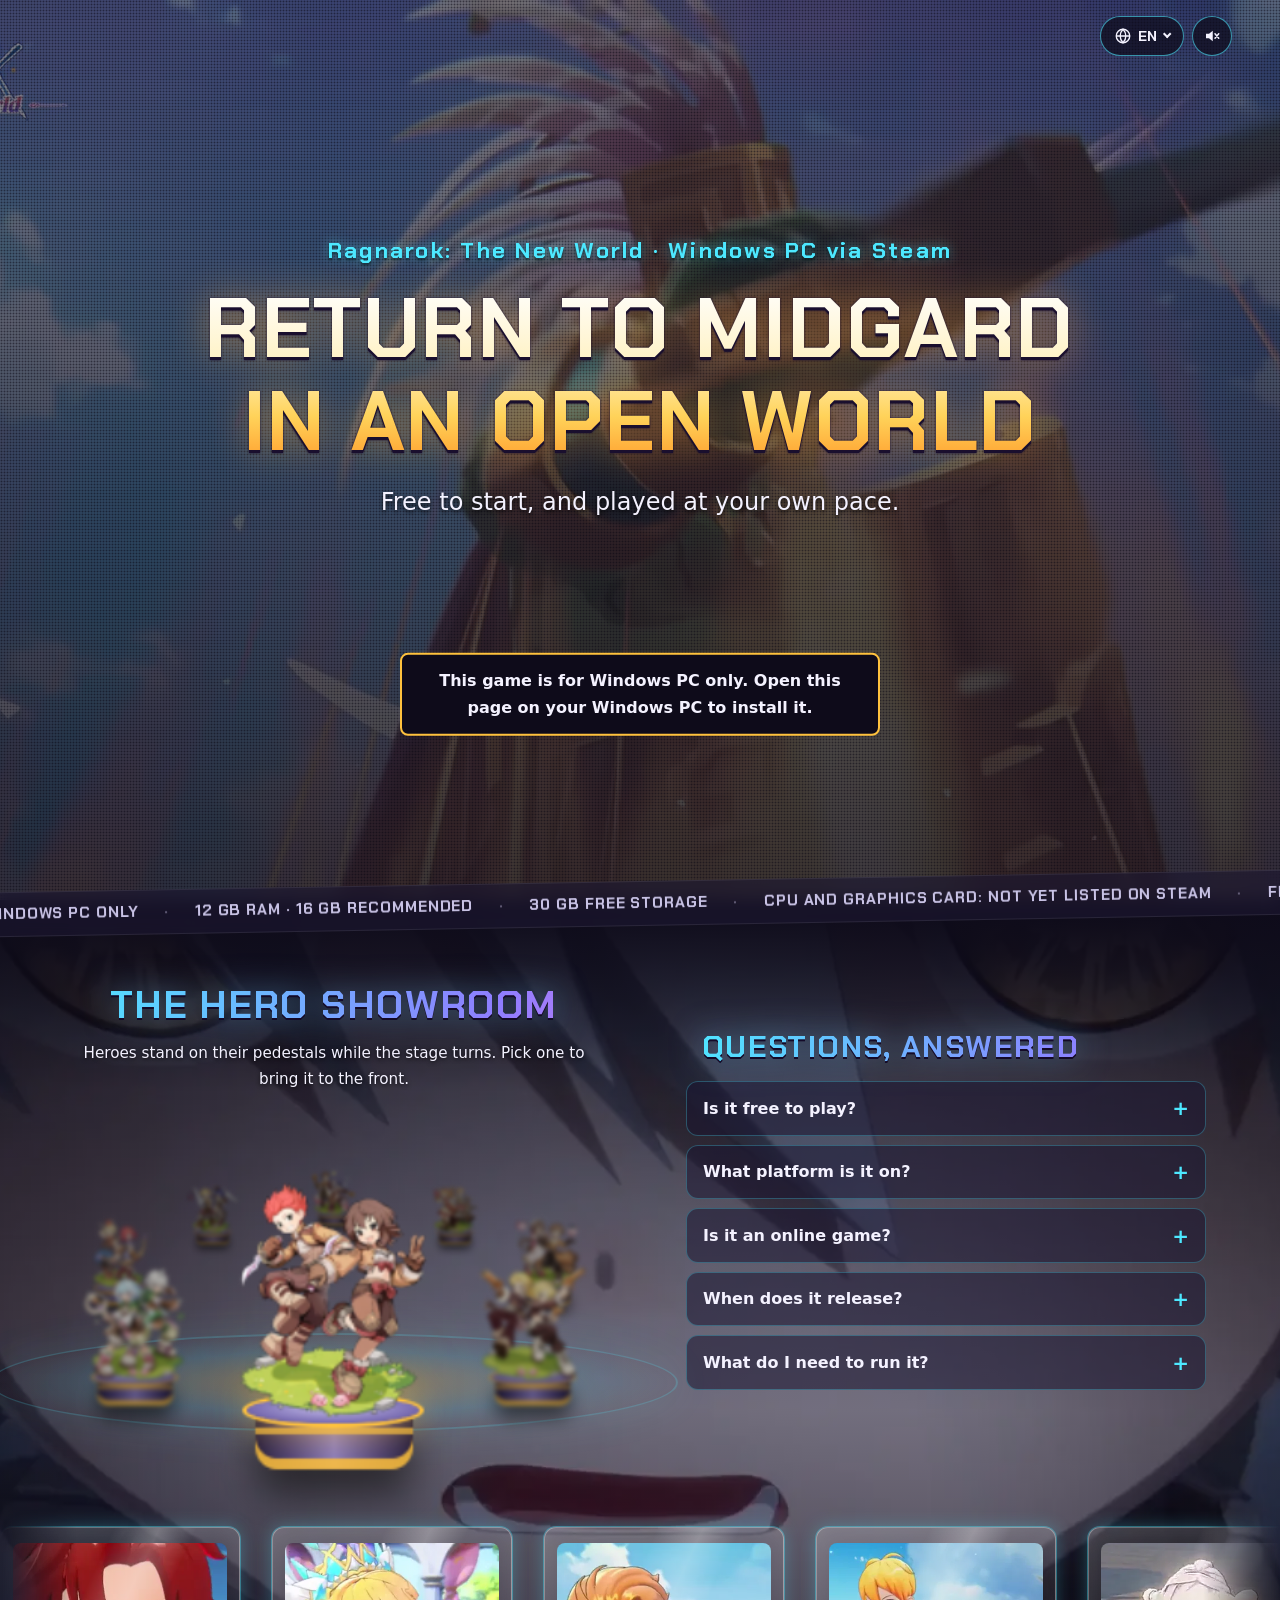
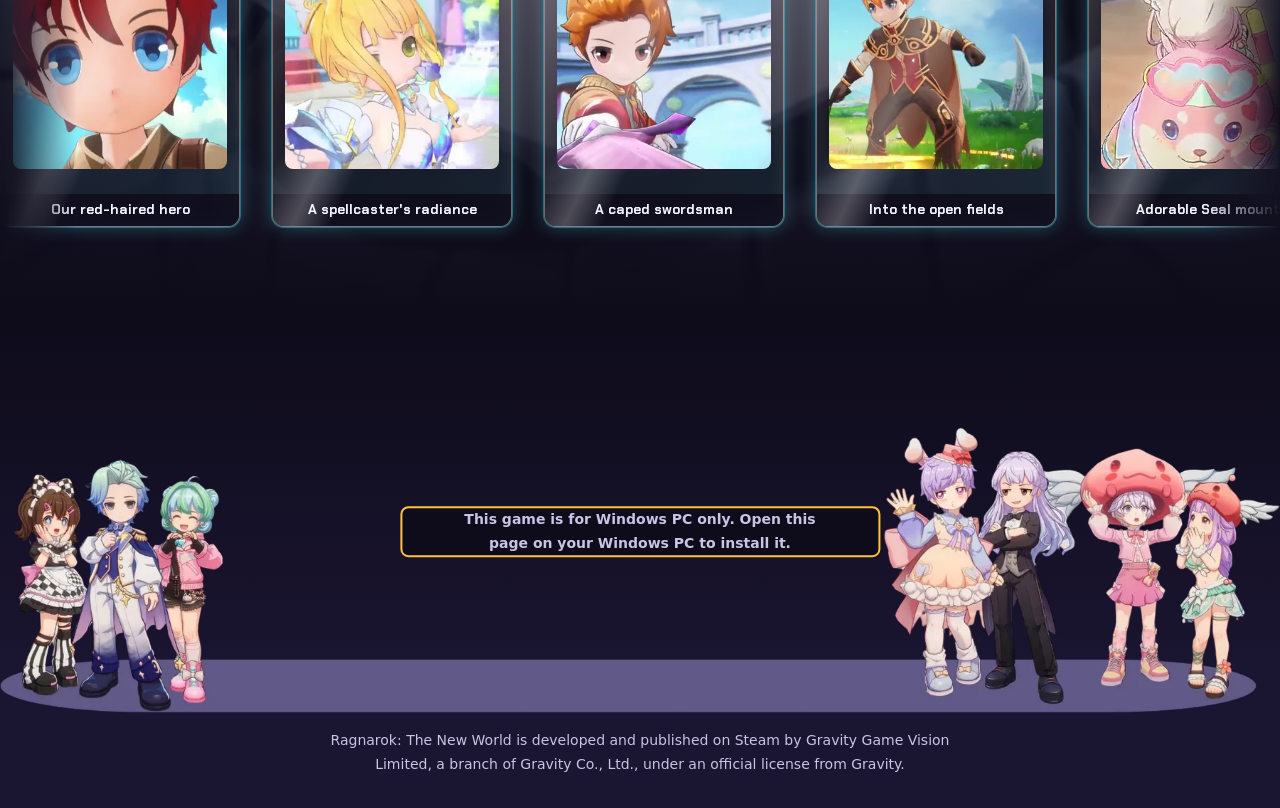
==== commit 87f50b61: "Perf: right-size showroom statues (halve their weight) The statue images were served at 757-1029px w" ====
--- a/en.html
+++ b/en.html
@@ -87,7 +87,7 @@
               <button type="button" class="statue-btn" data-slot="0" aria-pressed="true">
                 <span class="statue-face">
                   <span class="statue-body">
-                  <img class="statue-img" src="./assets/images/hero-1.webp?v=2" srcset="./assets/images/hero-1-sm.webp?v=2 379w, ./assets/images/hero-1.webp?v=2 757w" sizes="(max-width: 800px) 180px, 520px" width="757" height="960" loading="lazy" decoding="async" alt="Red-haired fighter and brown-haired girl with daggers">
+                  <img class="statue-img" src="./assets/images/hero-1.webp?v=3" srcset="./assets/images/hero-1-sm.webp?v=3 379w, ./assets/images/hero-1.webp?v=3 489w" sizes="(max-width: 800px) 180px, 230px" width="489" height="620" loading="lazy" decoding="async" alt="Red-haired fighter and brown-haired girl with daggers">
                   <span class="plinth" aria-hidden="true"></span>
                   </span>
                 </span>
@@ -97,7 +97,7 @@
               <button type="button" class="statue-btn" data-slot="1" aria-pressed="false">
                 <span class="statue-face">
                   <span class="statue-body">
-                  <img class="statue-img" src="./assets/images/hero-2.webp?v=2" srcset="./assets/images/hero-2-sm.webp?v=2 449w, ./assets/images/hero-2.webp?v=2 898w" sizes="(max-width: 800px) 180px, 520px" width="898" height="960" loading="lazy" decoding="async" alt="Two blond gunslingers with golden revolvers">
+                  <img class="statue-img" src="./assets/images/hero-2.webp?v=3" srcset="./assets/images/hero-2-sm.webp?v=3 449w, ./assets/images/hero-2.webp?v=3 580w" sizes="(max-width: 800px) 180px, 230px" width="580" height="620" loading="lazy" decoding="async" alt="Two blond gunslingers with golden revolvers">
                   <span class="plinth" aria-hidden="true"></span>
                   </span>
                 </span>
@@ -107,7 +107,7 @@
               <button type="button" class="statue-btn" data-slot="2" aria-pressed="false">
                 <span class="statue-face">
                   <span class="statue-body">
-                  <img class="statue-img" src="./assets/images/hero-3.webp?v=2" srcset="./assets/images/hero-3-sm.webp?v=2 430w, ./assets/images/hero-3.webp?v=2 861w" sizes="(max-width: 800px) 180px, 520px" width="861" height="960" loading="lazy" decoding="async" alt="Girl with books and boy in an orange robe, with fluffy pets">
+                  <img class="statue-img" src="./assets/images/hero-3.webp?v=3" srcset="./assets/images/hero-3-sm.webp?v=3 430w, ./assets/images/hero-3.webp?v=3 556w" sizes="(max-width: 800px) 180px, 230px" width="556" height="620" loading="lazy" decoding="async" alt="Girl with books and boy in an orange robe, with fluffy pets">
                   <span class="plinth" aria-hidden="true"></span>
                   </span>
                 </span>
@@ -117,7 +117,7 @@
               <button type="button" class="statue-btn" data-slot="3" aria-pressed="false">
                 <span class="statue-face">
                   <span class="statue-body">
-                  <img class="statue-img" src="./assets/images/hero-4.webp?v=2" srcset="./assets/images/hero-4-sm.webp?v=2 438w, ./assets/images/hero-4.webp?v=2 876w" sizes="(max-width: 800px) 180px, 520px" width="876" height="960" loading="lazy" decoding="async" alt="Merchant pair with a cart, coins and a wooden puppet">
+                  <img class="statue-img" src="./assets/images/hero-4.webp?v=3" srcset="./assets/images/hero-4-sm.webp?v=3 438w, ./assets/images/hero-4.webp?v=3 565w" sizes="(max-width: 800px) 180px, 230px" width="565" height="620" loading="lazy" decoding="async" alt="Merchant pair with a cart, coins and a wooden puppet">
                   <span class="plinth" aria-hidden="true"></span>
                   </span>
                 </span>
@@ -127,7 +127,7 @@
               <button type="button" class="statue-btn" data-slot="4" aria-pressed="false">
                 <span class="statue-face">
                   <span class="statue-body">
-                  <img class="statue-img" src="./assets/images/hero-5.webp?v=2" srcset="./assets/images/hero-5-sm.webp?v=2 461w, ./assets/images/hero-5.webp?v=2 922w" sizes="(max-width: 800px) 180px, 520px" width="922" height="960" loading="lazy" decoding="async" alt="Staff-wielding pair with pink seal companions">
+                  <img class="statue-img" src="./assets/images/hero-5.webp?v=3" srcset="./assets/images/hero-5-sm.webp?v=3 461w, ./assets/images/hero-5.webp?v=3 595w" sizes="(max-width: 800px) 180px, 230px" width="595" height="620" loading="lazy" decoding="async" alt="Staff-wielding pair with pink seal companions">
                   <span class="plinth" aria-hidden="true"></span>
                   </span>
                 </span>
@@ -137,7 +137,7 @@
               <button type="button" class="statue-btn" data-slot="5" aria-pressed="false">
                 <span class="statue-face">
                   <span class="statue-body">
-                  <img class="statue-img" src="./assets/images/hero-6.webp?v=2" srcset="./assets/images/hero-6-sm.webp?v=2 514w, ./assets/images/hero-6.webp?v=2 1029w" sizes="(max-width: 800px) 180px, 520px" width="1029" height="960" loading="lazy" decoding="async" alt="Blond swordsman and blue-haired knight with great swords">
+                  <img class="statue-img" src="./assets/images/hero-6.webp?v=3" srcset="./assets/images/hero-6-sm.webp?v=3 514w, ./assets/images/hero-6.webp?v=3 665w" sizes="(max-width: 800px) 180px, 230px" width="665" height="620" loading="lazy" decoding="async" alt="Blond swordsman and blue-haired knight with great swords">
                   <span class="plinth" aria-hidden="true"></span>
                   </span>
                 </span>
@@ -147,7 +147,7 @@
               <button type="button" class="statue-btn" data-slot="6" aria-pressed="false">
                 <span class="statue-face">
                   <span class="statue-body">
-                  <img class="statue-img" src="./assets/images/hero-7.webp?v=2" srcset="./assets/images/hero-7-sm.webp?v=2 372w, ./assets/images/hero-7.webp?v=2 745w" sizes="(max-width: 800px) 180px, 520px" width="745" height="960" loading="lazy" decoding="async" alt="Archer pair with golden bows and an apple on an arrow">
+                  <img class="statue-img" src="./assets/images/hero-7.webp?v=3" srcset="./assets/images/hero-7-sm.webp?v=3 372w, ./assets/images/hero-7.webp?v=3 481w" sizes="(max-width: 800px) 180px, 230px" width="481" height="620" loading="lazy" decoding="async" alt="Archer pair with golden bows and an apple on an arrow">
                   <span class="plinth" aria-hidden="true"></span>
                   </span>
                 </span>
@@ -157,7 +157,7 @@
               <button type="button" class="statue-btn" data-slot="7" aria-pressed="false">
                 <span class="statue-face">
                   <span class="statue-body">
-                  <img class="statue-img" src="./assets/images/hero-8.webp?v=2" srcset="./assets/images/hero-8-sm.webp?v=2 425w, ./assets/images/hero-8.webp?v=2 849w" sizes="(max-width: 800px) 180px, 520px" width="849" height="960" loading="lazy" decoding="async" alt="Pair in green cloaks with a ring staff and claws">
+                  <img class="statue-img" src="./assets/images/hero-8.webp?v=3" srcset="./assets/images/hero-8-sm.webp?v=3 425w, ./assets/images/hero-8.webp?v=3 549w" sizes="(max-width: 800px) 180px, 230px" width="549" height="620" loading="lazy" decoding="async" alt="Pair in green cloaks with a ring staff and claws">
                   <span class="plinth" aria-hidden="true"></span>
                   </span>
                 </span>
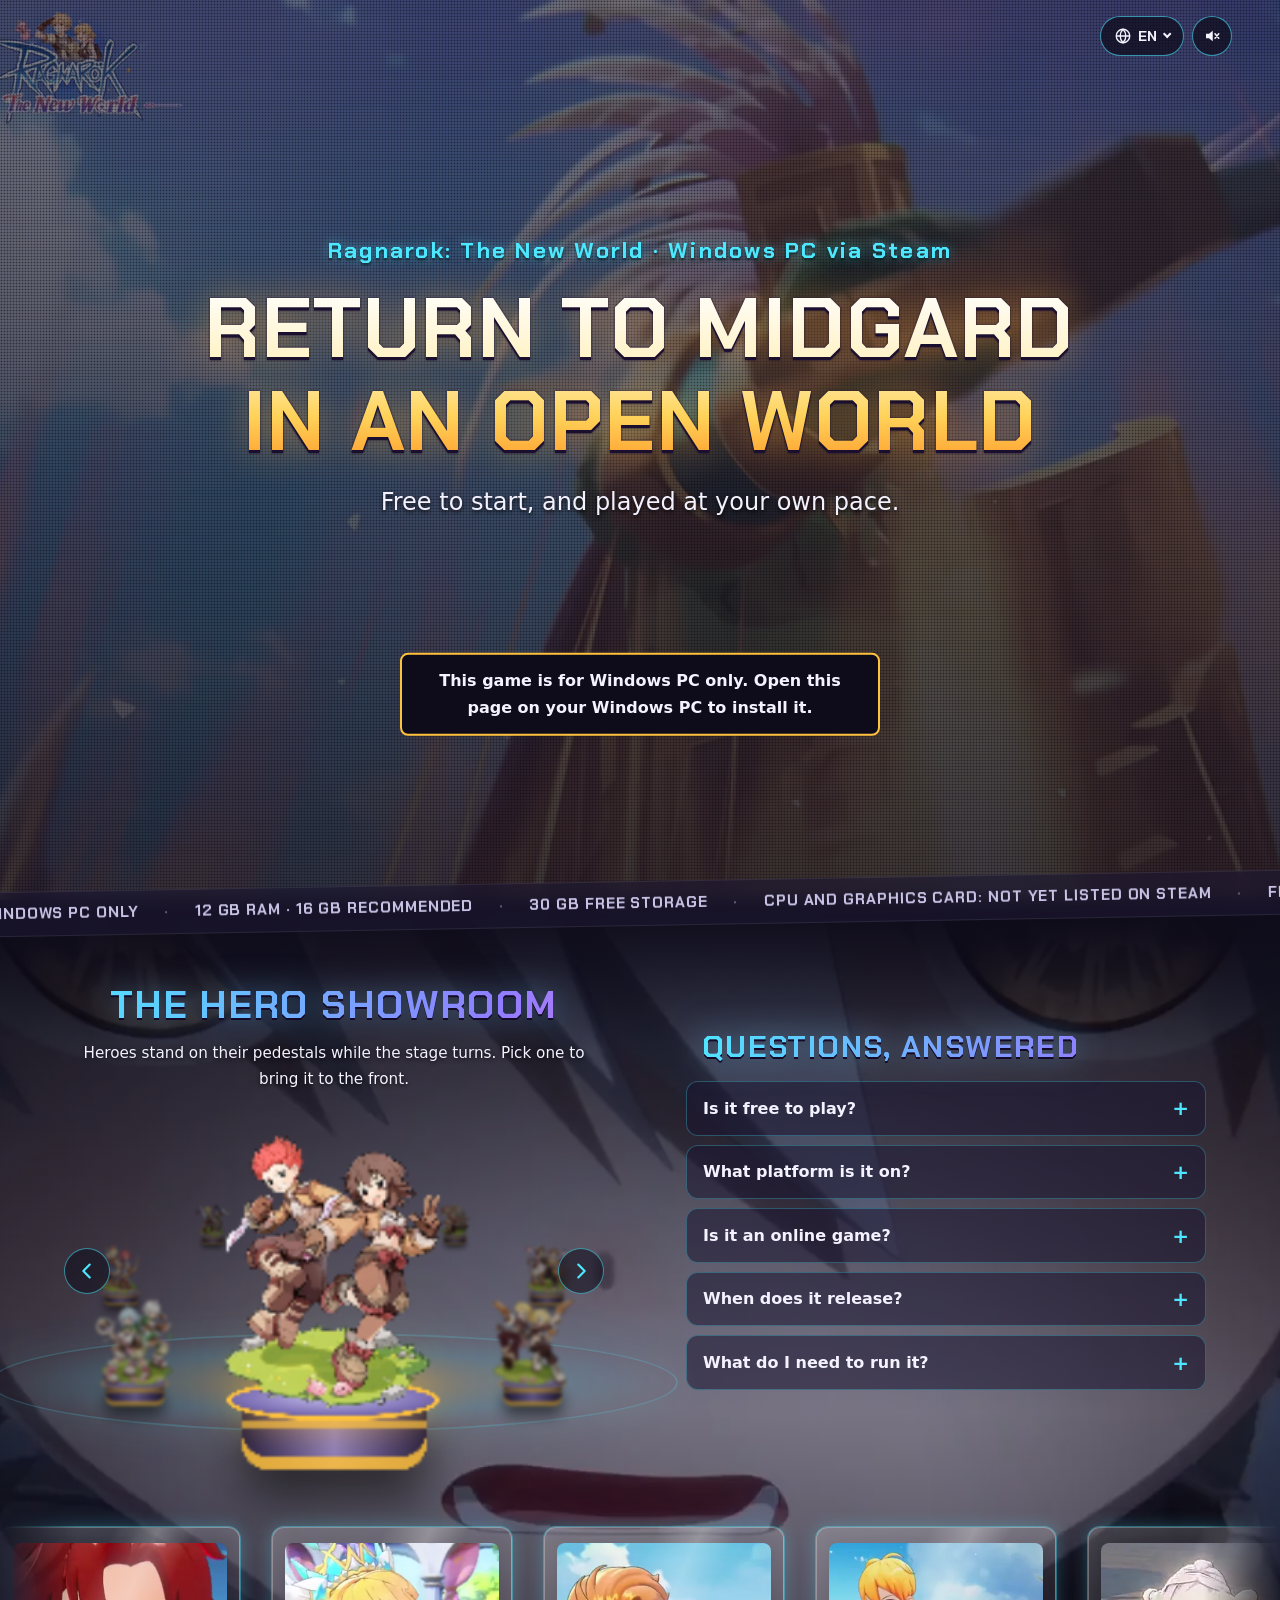
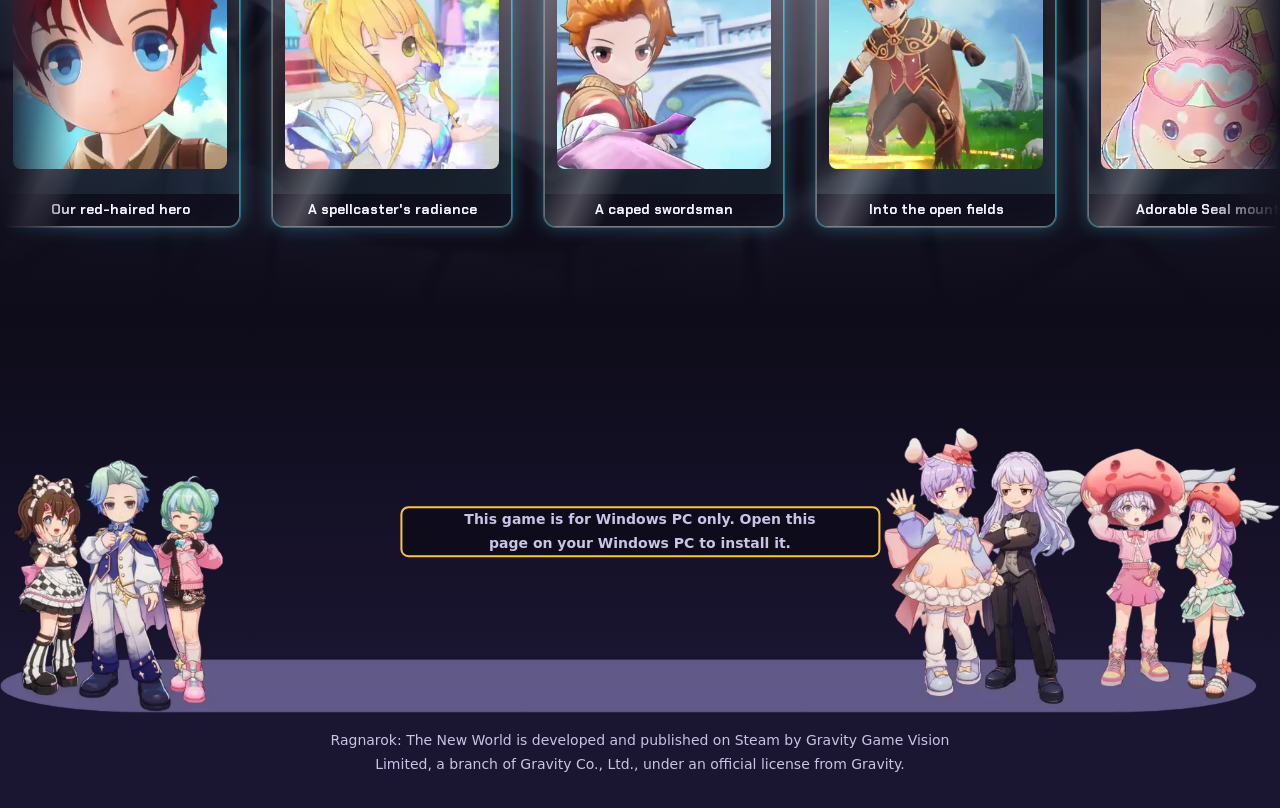
==== commit b890236a: "Hero logo swap, manual showroom with bigger front, showroom bg video - Bake the new official logo ov" ====
--- a/en.html
+++ b/en.html
@@ -24,8 +24,8 @@
   <main id="main" tabindex="-1">
     <section class="hero">
       <video class="hero-video" autoplay muted loop playsinline preload="metadata" width="1920" height="1080" poster="./assets/images/hero-poster.webp?v=2" aria-hidden="true" tabindex="-1">
-        <source src="./assets/videos/hero-trailer-mobile.mp4?v=2" type="video/mp4" media="(max-width: 800px)">
-        <source src="./assets/videos/hero-trailer.mp4?v=2" type="video/mp4">
+        <source src="./assets/videos/hero-trailer-mobile.mp4?v=4" type="video/mp4" media="(max-width: 800px)">
+        <source src="./assets/videos/hero-trailer.mp4?v=4" type="video/mp4">
       </video>
       <div class="hero-overlay"></div>
       <div class="hero-sparks" aria-hidden="true"><span></span><span></span><span></span><span></span><span></span><span></span><span></span><span></span><span></span><span></span></div>
@@ -75,11 +75,20 @@
     </section>
 
     <section class="showroom" aria-labelledby="show-title">
+      <video class="showroom-bg-video" autoplay muted loop playsinline preload="none" poster="./assets/images/showroom-bg.webp" aria-hidden="true" tabindex="-1">
+        <source src="./assets/videos/showroom-bg.mp4" type="video/mp4">
+      </video>
       <div class="show-grid">
         <div class="show-main">
           <h2 id="show-title">The hero showroom</h2>
           <p class="muted">Heroes stand on their pedestals while the stage turns. Pick one to bring it to the front.</p>
           <div class="statue-stage">
+            <button type="button" class="statue-nav statue-nav--prev" aria-label="Previous hero">
+              <svg viewBox="0 0 24 24" width="22" height="22" aria-hidden="true" focusable="false"><path d="M15 5l-7 7 7 7" fill="none" stroke="currentColor" stroke-width="2.4" stroke-linecap="round" stroke-linejoin="round"/></svg>
+            </button>
+            <button type="button" class="statue-nav statue-nav--next" aria-label="Next hero">
+              <svg viewBox="0 0 24 24" width="22" height="22" aria-hidden="true" focusable="false"><path d="M9 5l7 7-7 7" fill="none" stroke="currentColor" stroke-width="2.4" stroke-linecap="round" stroke-linejoin="round"/></svg>
+            </button>
             <div class="show-floor" aria-hidden="true"></div>
             <div class="statue-tilt">
               <ul class="statue-ring">
--- a/style.min.css
+++ b/style.min.css
@@ -1 +1 @@
-@font-face{font-family:Chakra Petch;font-style:normal;font-weight:700;font-display:swap;src:url(./assets/fonts/chakra-petch-700-thai.woff2) format("woff2");unicode-range:U+02D7,U+0303,U+0331,U+0E01-0E5B,U+200C-200D,U+25CC}@font-face{font-family:Chakra Petch;font-style:normal;font-weight:700;font-display:swap;src:url(./assets/fonts/chakra-petch-700-latin.woff2) format("woff2");unicode-range:U+0000-00FF,U+0131,U+0152-0153,U+02BB-02BC,U+02C6,U+02DA,U+02DC,U+0304,U+0308,U+0329,U+2000-206F,U+20AC,U+2122,U+2191,U+2193,U+2212,U+2215,U+FEFF,U+FFFD}@font-face{font-family:Chakra Petch;font-style:normal;font-weight:700;font-display:swap;src:url(./assets/fonts/chakra-petch-700-vietnamese.woff2) format("woff2");unicode-range:U+0102-0103,U+0110-0111,U+0128-0129,U+0168-0169,U+01A0-01A1,U+01AF-01B0,U+0300-0301,U+0303-0304,U+0308-0309,U+0323,U+0329,U+1EA0-1EF9,U+20AB}*,*:before,*:after{box-sizing:border-box}:root{--bg: #0e0b1a;--surface: #1a1530;--text: #f4f2ff;--muted: #c9c3e6;--focus: #ffd27a;--neon-a: #4de8ff;--gold: #ffc23d;--gold-deep: #ff8a1f;--gold-light: #ffe08a;--gold-text: #2a1500;--indigo: #2a1766;--cjk: "Microsoft YaHei", "PingFang SC", "Noto Sans SC";--game-font: "Chakra Petch", system-ui, "Segoe UI", var(--cjk), sans-serif}html{font-size:100%;scroll-behavior:smooth}body{margin:0;font-family:system-ui,-apple-system,"Segoe UI","Noto Sans Thai","Sarabun",Roboto,Arial,var(--cjk),sans-serif;line-height:1.7;color:var(--text);background:var(--bg)}html[lang=th] body{line-height:1.85}[hidden]{display:none!important}.skip-link{position:absolute;inset-inline-start:1rem;top:-100px}.skip-link:focus{top:1rem;z-index:10;padding:.5rem 1rem;background:var(--text);color:var(--bg)}main:focus{outline:none}main{overflow-x:clip}:focus-visible{outline:3px solid var(--focus);outline-offset:3px}h1,h2,.eyebrow,.card-label{font-family:var(--game-font)}.hero{position:relative;display:grid;place-items:center;min-height:100vh;min-height:100svh;padding:4rem clamp(1rem,4vw,3rem) 3rem;overflow:hidden;text-align:center}.hero-video{position:absolute;inset:0;width:100%;height:100%;object-fit:cover}.hero-overlay{position:absolute;inset:0;background:radial-gradient(rgba(8,6,18,.5) .8px,transparent 1.1px) 0 0 / 3px 3px,linear-gradient(to bottom,#0e0b1a80,#0e0b1acc)}.hero-text{position:relative;max-width:60rem}.eyebrow{margin:0 0 .75rem;color:var(--neon-a);font-size:clamp(1.05rem,2.4vw,1.4rem);letter-spacing:.1em;text-shadow:0 0 12px rgba(77,232,255,.55),0 2px 3px rgba(0,0,0,.8)}h1{font-size:clamp(2.3rem,7.2vw,5.2rem);line-height:1.12;margin:0 0 .9rem;text-transform:uppercase;letter-spacing:.02em}.hero h1{color:#fff3c9;background:linear-gradient(180deg,#fff,#fff3c9 40%,#ffd35a 72%,#ff9a2a);-webkit-background-clip:text;background-clip:text;-webkit-text-fill-color:transparent;filter:drop-shadow(0 3px 0 #1a0f2e) drop-shadow(0 0 1px #1a0f2e) drop-shadow(0 0 18px rgba(255,170,60,.45))}html[lang=th] .hero h1{line-height:1.3}h2{font-size:clamp(1.6rem,3.8vw,2.4rem);line-height:1.4;margin:0 0 .5rem;text-shadow:0 0 16px rgba(255,194,61,.35)}.lead{font-size:clamp(1.15rem,2.2vw,1.5rem);margin:0 0 1.75rem;text-shadow:0 2px 4px rgba(0,0,0,.8)}.muted{color:var(--muted);font-size:.95rem;margin:0}.os-notice{position:absolute;z-index:2;top:50%;left:50%;width:min(30rem,calc(100vw - 2rem));margin:0;transform:translate(-50%,-50%);padding:.75rem 1rem;border:2px solid var(--gold);border-radius:8px;background:var(--bg);font-weight:700}.hero-sparks span{position:absolute;bottom:-12px;width:6px;height:6px;border-radius:50%;background:var(--gold);box-shadow:0 0 8px var(--gold),0 0 16px var(--gold);opacity:0;animation:spark-rise 7s linear infinite}.hero-sparks span:nth-child(1){left:6%;animation-delay:0s}.hero-sparks span:nth-child(2){left:16%;animation-delay:-2.5s;animation-duration:9s;background:var(--neon-a);box-shadow:0 0 10px var(--neon-a)}.hero-sparks span:nth-child(3){left:27%;animation-delay:-5s}.hero-sparks span:nth-child(4){left:38%;animation-delay:-1.2s;animation-duration:8s;background:var(--gold);box-shadow:0 0 10px var(--gold)}.hero-sparks span:nth-child(5){left:49%;animation-delay:-3.8s;animation-duration:10s}.hero-sparks span:nth-child(6){left:58%;animation-delay:-6.1s;background:var(--neon-a);box-shadow:0 0 10px var(--neon-a)}.hero-sparks span:nth-child(7){left:68%;animation-delay:-.7s;animation-duration:8.5s}.hero-sparks span:nth-child(8){left:78%;animation-delay:-4.4s;background:var(--gold);box-shadow:0 0 10px var(--gold)}.hero-sparks span:nth-child(9){left:87%;animation-delay:-2s;animation-duration:9.5s}.hero-sparks span:nth-child(10){left:95%;animation-delay:-5.6s;background:var(--neon-a);box-shadow:0 0 10px var(--neon-a)}@keyframes spark-rise{0%{transform:translate(0) scale(.6);opacity:0}10%{opacity:1}50%{transform:translate(18px,-50vh) scale(1)}90%{opacity:.8}to{transform:translate(-10px,-100vh) scale(.4);opacity:0}}.cta-wrap.is-blocked:before,.cta-wrap.is-blocked .orb-ring,.cta-wrap.is-blocked .orb-fire{display:none}.cta-wrap{--orb: clamp(150px, 42vw, 190px);position:relative;display:grid;place-items:center;width:var(--orb);height:var(--orb);margin:calc(var(--orb) * .4) auto calc(var(--orb) * .3)}.orb-fire{position:absolute;z-index:2;left:50%;top:50%;width:calc(var(--orb) * 2.3);height:calc(var(--orb) * 2.6);transform:translate(-50%,-56%);pointer-events:none;-webkit-mask-image:radial-gradient(circle closest-side at 50% 56%,transparent 0 33%,rgba(0,0,0,.55) 39%,#000 45%);mask-image:radial-gradient(circle closest-side at 50% 56%,transparent 0 33%,rgba(0,0,0,.55) 39%,#000 45%)}.cta-wrap:before{content:"";position:absolute;inset:0;border-radius:50%;border:3px solid #ff8a1f;animation:orb-ripple 2.2s ease-out infinite}.orb-ring{position:absolute;inset:-6px;border-radius:50%;background:conic-gradient(#ff3d00,#ffb300,#ff6a00,#ffe066,#ff2a00,#ff9100,#ff3d00);filter:blur(2px);animation:orb-spin 1.6s linear infinite,ring-flicker .9s steps(3) infinite}.cta-orb{position:relative;z-index:1;display:flex;flex-direction:column;align-items:center;justify-content:center;width:100%;height:100%;border-radius:50%;background:radial-gradient(circle at 50% 38%,#fff7d1,#ffd23f 32%,#ff9a1f,#e8541a);color:var(--gold-text);font-family:var(--game-font);font-weight:700;line-height:1.1;text-align:center;text-decoration:none;box-shadow:0 0 0 4px #3c0a008c,0 0 30px #ff9a1f,0 0 80px #ff500099,inset 0 -14px 26px #aa1e0073;animation:orb-flicker 1.4s ease-in-out infinite;transition:transform .2s ease}.orb-main{font-size:clamp(2rem,7vw,2.6rem);line-height:1;text-transform:uppercase;letter-spacing:.04em;text-shadow:0 2px 0 rgba(255,255,255,.6),0 4px 0 rgba(90,40,0,.3)}.orb-now{display:inline-block;margin-top:.2rem;padding:.05rem .7rem .15rem;border-radius:10px;background:var(--indigo);color:var(--gold-light);font-size:clamp(1.35rem,4.6vw,1.7rem);line-height:1.2;text-transform:uppercase;letter-spacing:.08em;box-shadow:0 3px #120a33,0 0 12px #ff781e99;transform:rotate(-7deg);animation:now-wiggle 1.8s ease-in-out infinite}.orb-sub{margin-top:.75rem;font-size:clamp(.9rem,3vw,1.02rem);letter-spacing:.02em}@keyframes now-wiggle{0%,70%,to{transform:rotate(-7deg) scale(1)}78%{transform:rotate(5deg) scale(1.12)}86%{transform:rotate(-10deg) scale(1.06)}94%{transform:rotate(-5deg) scale(1.1)}}.cta-orb:hover{transform:scale(1.08)}.cta-orb:active{transform:scale(.96)}.cta-wrap:hover .orb-ring{animation-duration:.8s,.5s}.cta-orb:focus-visible{outline-color:var(--neon-a);outline-offset:10px}@keyframes orb-spin{to{transform:rotate(360deg)}}@keyframes orb-ripple{0%{transform:scale(1);opacity:.9}to{transform:scale(1.6);opacity:0}}@keyframes ring-flicker{0%{opacity:1}33%{opacity:.75}66%{opacity:.95}}@keyframes orb-flicker{0%,to{box-shadow:0 0 0 4px #3c0a008c,0 0 30px #ff9a1f,0 0 80px #ff500099,inset 0 -14px 26px #aa1e0073}25%{box-shadow:0 0 0 4px #3c0a008c,0 0 42px #ffb03a,0 0 110px #ff5a00bf,inset 0 -10px 22px #aa1e0066}55%{box-shadow:0 0 0 4px #3c0a008c,0 0 26px #ff8a1f,0 0 70px #ff3c008c,inset 0 -16px 28px #aa1e0080}80%{box-shadow:0 0 0 4px #3c0a008c,0 0 48px #ffc04d,0 0 120px #ff6400cc,inset 0 -12px 24px #aa1e006b}}.hero{--flow-logo-w: clamp(160px, 20vw, 260px);padding-top:calc(3.2rem + var(--flow-logo-w) * .575 + 1rem)}.hero-logo{position:absolute;z-index:1;top:3.2rem;left:50%;width:var(--flow-logo-w);height:auto;transform:translate(-50%);filter:drop-shadow(0 2px 8px rgba(14,11,26,.6))}@media (min-width: 1000px) and (min-aspect-ratio: 3/2){.hero{padding-top:4rem}.hero-logo{top:0;left:1.25vw;width:16vw;transform:none}}.top-tools{position:absolute;top:1rem;right:clamp(.75rem,4vw,3rem);z-index:3;display:flex;align-items:flex-start;gap:.5rem}.lang-menu{position:relative}.lang-menu summary,.sound-toggle{display:inline-flex;align-items:center;gap:.35rem;min-height:2.5rem;padding:.35rem .8rem;border:1px solid rgba(77,232,255,.6);border-radius:999px;background:#0e0b1ab3;color:var(--text);font-family:var(--game-font);font-size:.9rem;line-height:1;cursor:pointer;transition:box-shadow .2s ease,border-color .2s ease}.lang-menu summary{list-style:none}.lang-menu summary::-webkit-details-marker{display:none}.lang-menu summary:after{content:"";width:.4rem;height:.4rem;margin-left:.1rem;border-right:2px solid currentColor;border-bottom:2px solid currentColor;transform:translateY(-2px) rotate(45deg)}.lang-menu[open] summary:after{transform:translateY(1px) rotate(-135deg)}.sound-toggle{justify-content:center;min-width:2.5rem;padding:.35rem}.lang-menu summary:hover,.sound-toggle:hover{border-color:var(--neon-a);box-shadow:0 0 10px #4de8ff99}.sound-toggle[aria-pressed=true]{border-color:var(--gold);color:var(--gold);box-shadow:0 0 12px #ffc23d8c}.sound-toggle .ico-on,.sound-toggle[aria-pressed=true] .ico-off{display:none}.sound-toggle[aria-pressed=true] .ico-on{display:block}.ico{display:block;flex:none}.lang-list{position:absolute;top:calc(100% + .4rem);right:0;min-width:11rem;margin:0;padding:.35rem;list-style:none;border:1px solid rgba(77,232,255,.5);border-radius:12px;background:#0e0b1af2;box-shadow:0 10px 30px #00000080,0 0 18px #4de8ff33;text-align:start}.lang-list a{display:block;padding:.5rem .75rem;border-radius:8px;color:var(--text);text-decoration:none;line-height:1.4}.lang-list a:hover{background:#4de8ff1f}.lang-list a[aria-current=page]{background:var(--gold);color:var(--gold-text);font-weight:700}.sr-only{position:absolute;width:1px;height:1px;margin:-1px;padding:0;overflow:hidden;clip:rect(0 0 0 0);white-space:nowrap;border:0}.orb-now.orb-now--long{padding-inline:.5rem;font-size:clamp(.85rem,3vw,1.05rem);letter-spacing:.03em}.info-ticker{position:relative;z-index:4;margin:-1.2rem -1rem;overflow:hidden;border-top:1px solid rgba(255,255,255,.08);border-bottom:1px solid rgba(255,255,255,.08);background:#1a15309e;-webkit-backdrop-filter:blur(8px);backdrop-filter:blur(8px);transform:rotate(-1deg)}.ticker-track{display:flex;width:max-content;margin:0;padding:0;list-style:none;animation:ticker-run 60s linear infinite}.info-ticker:hover .ticker-track{animation-play-state:paused}@keyframes ticker-run{to{transform:translate(-50%)}}.ticker-track li{display:flex;align-items:center;padding:.55rem 0;color:var(--muted);font-family:var(--game-font);font-size:clamp(.82rem,1.4vw,.95rem);font-weight:700;letter-spacing:.06em;text-transform:uppercase;white-space:nowrap}.ticker-track li:after{content:"\b7";margin:0 1.6rem;color:#c9c3e673}.showroom{--sw: clamp(68px, 7vw, 104px);--sr: calc(var(--sw) * 2.4);--vw: clamp(150px, 19vw, 240px);--vr: calc(var(--vw) * 2.05);padding:clamp(2.5rem,6vw,4.5rem) 0 clamp(1.5rem,4vw,3rem);overflow:hidden;text-align:center;background:linear-gradient(to bottom,var(--bg) 0%,rgba(14,11,26,.55) 18%,rgba(14,11,26,.45) 50%,rgba(14,11,26,.7) 78%,var(--bg) 100%),url(./assets/images/showroom-bg.webp) center 30% / cover no-repeat,var(--bg)}.showroom h2,.showroom .muted{padding:0 1rem}.showroom .muted{color:var(--text);text-shadow:0 1px 4px rgba(0,0,0,.8)}.show-grid{display:grid;grid-template-columns:1fr;gap:clamp(1.25rem,4vw,2.75rem);max-width:1180px;margin:0 auto;align-items:center}.show-main{min-width:0}.faq-col{min-width:0;text-align:left;padding:0 clamp(1rem,3vw,1.5rem)}@media (min-width: 900px){.show-grid{grid-template-columns:minmax(0,1fr) minmax(0,1fr)}}.faq-title{font-family:var(--game-font);font-size:clamp(1.3rem,3.2vw,1.9rem);line-height:1.15;margin:0 0 1rem;color:var(--text)}.showroom h2,.faq-title{text-transform:uppercase;letter-spacing:.045em;font-weight:700;text-shadow:none;background-image:linear-gradient(100deg,#4de8ff,#8f7dff 36%,#ff7ae0 62%,#ffc23d);background-size:220% auto;-webkit-background-clip:text;background-clip:text;-webkit-text-fill-color:transparent;color:transparent;filter:drop-shadow(0 2px 0 #140a28) drop-shadow(0 0 16px rgba(120,200,255,.5))}@media (prefers-reduced-motion: no-preference){.showroom h2,.faq-title{animation:show-shimmer 7s ease-in-out infinite}}@keyframes show-shimmer{0%,to{background-position:0% 50%}50%{background-position:100% 50%}}.faq-list{display:flex;flex-direction:column;gap:.55rem}.faq-item{border:1px solid rgba(77,232,255,.28);border-radius:12px;background:#1a15308c;overflow:hidden}.faq-item summary{list-style:none;cursor:pointer;padding:.8rem 1rem;font-weight:700;color:var(--text);display:flex;align-items:center;justify-content:space-between;gap:1rem}.faq-item summary::-webkit-details-marker{display:none}.faq-item summary:after{content:"+";flex:none;color:var(--neon-a);font-weight:700;font-size:1.25rem;line-height:1}.faq-item[open] summary{color:var(--gold)}.faq-item[open] summary:after{content:"\2212"}.faq-item p{margin:0;padding:0 1rem 1rem;color:var(--muted);line-height:1.6}.statue-stage{position:relative;height:calc(var(--sw) * 3.8);margin-top:.5rem;perspective:calc(var(--sw) * 6.8);perspective-origin:50% 0%}.show-floor{position:absolute;left:50%;bottom:calc(var(--sw) * .1);width:calc(var(--sr) * 3.2);height:calc(var(--sw) * 1.1);transform:translate(-50%);border-radius:50%;background:radial-gradient(ellipse at center,#ffc23d47,#4de8ff24 45%,#0e0b1a00 72%);box-shadow:inset 0 0 0 2px #4de8ff33,0 0 40px #4de8ff1a}.statue-tilt{position:absolute;inset:0;transform-style:preserve-3d;transform:rotateX(-10deg)}.statue-ring{position:absolute;left:50%;bottom:calc(var(--sw) * 1.5);width:var(--sw);height:calc(var(--sw) * 1.6);margin:0 0 0 calc(var(--sw) / -2);padding:0;list-style:none;transform-style:preserve-3d;will-change:transform;transition:transform 2.2s cubic-bezier(.45,.05,.25,1)}.statue{position:absolute;inset:0;transform-style:preserve-3d;transform:rotateY(var(--a)) translateZ(var(--sr))}.statue:nth-child(1){--a: 0deg}.statue:nth-child(2){--a: 45deg}.statue:nth-child(3){--a: 90deg}.statue:nth-child(4){--a: 135deg}.statue:nth-child(5){--a: 180deg}.statue:nth-child(6){--a: 225deg}.statue:nth-child(7){--a: 270deg}.statue:nth-child(8){--a: 315deg}.statue-btn{display:block;width:100%;height:100%;transform-style:preserve-3d;padding:0;border:0;background:none;color:inherit;font:inherit;cursor:pointer}.statue-btn:focus-visible{outline-offset:4px}.statue-face{display:flex;flex-direction:column;align-items:center;justify-content:flex-end;width:100%;height:100%;transform:rotateY(calc(-1 * var(--a))) rotateX(10deg);transform-origin:50% 100%;will-change:transform;transition:transform 2.2s cubic-bezier(.45,.05,.25,1)}.statue-body{--s: .5;display:flex;flex-direction:column;align-items:center;width:100%;transform:scale(var(--s));transform-origin:50% 100%;will-change:transform,filter;transition:transform 2.2s cubic-bezier(.45,.05,.25,1),filter 1.2s ease}.showroom:not(.is-ready) .statue-body,.showroom:not(.is-ready) .statue-face,.showroom:not(.is-ready) .statue-ring{transition:none}.statue[data-dist="0"] .statue-body{--s: 1.45}.statue[data-dist="1"] .statue-body{--s: .8;filter:blur(2px) brightness(.7)}.statue[data-dist="2"] .statue-body{--s: .66;filter:blur(3.5px) brightness(.55)}.statue[data-dist="3"] .statue-body,.statue[data-dist="4"] .statue-body{--s: .56;filter:blur(5px) brightness(.45)}.statue-img{position:relative;z-index:1;display:block;width:auto;max-width:140%;height:calc(var(--sw) * 1.2);margin-bottom:calc(var(--sw) * -.1);object-fit:contain}.plinth{position:relative;display:block;width:80%;height:calc(var(--sw) * .3);margin-top:calc(var(--sw) * .07);border-radius:0 0 10px 10px;background:linear-gradient(90deg,#241d3f,#4f4378 22%,#8a7cc0,#4f4378 78%,#241d3f);box-shadow:inset 0 -5px #ffc23dd9,0 12px 18px #0000008c}.plinth:before{content:"";position:absolute;top:calc(var(--sw) * -.07);right:-5%;left:-5%;height:calc(var(--sw) * .14);border-radius:50%;background:radial-gradient(ellipse at 50% 40%,#c9c1ee,#7c6fb4 65%,#4f4378);box-shadow:0 0 0 2px var(--gold)}.plinth:after{content:"";position:absolute;top:30%;right:0;left:0;height:3px;background:#ffc23db3}.statue[data-dist="0"] .plinth:before{box-shadow:0 0 0 2px var(--gold),0 0 18px #ffc23de6,0 -10px 40px #ffc23d59}.vitrine-marquee{margin-top:3.5rem;padding:30px 0 40px;overflow:hidden;-webkit-mask-image:linear-gradient(90deg,transparent,#000 6%,#000 94%,transparent);mask-image:linear-gradient(90deg,transparent,#000 6%,#000 94%,transparent)}.vitrine-track{display:flex;width:max-content;margin:0;padding:0;list-style:none;animation:vitrine-run 34s linear infinite}.vitrine-marquee:hover .vitrine-track,.vitrine-marquee:focus-within .vitrine-track{animation-play-state:paused}@keyframes vitrine-run{to{transform:translate(-50%)}}.vit-item{flex:0 0 auto;width:var(--vw);height:calc(var(--vw) * 1.25);margin-right:clamp(1rem,3vw,2rem);animation:vitrine-float 3.4s ease-in-out infinite}.vit-item:nth-child(2n){animation-delay:-1.7s}.vit-item:nth-child(3n){animation-duration:2.9s}@keyframes vitrine-float{0%,to{transform:translateY(0) rotate(-2.5deg)}42%{transform:translateY(-20px) rotate(2.5deg)}46%{transform:translateY(-20px) rotate(4deg)}50%{transform:translateY(-20px) rotate(1deg)}54%{transform:translateY(-20px) rotate(3.5deg)}58%{transform:translateY(-19px) rotate(2deg)}}.vitrine{position:relative;display:block;width:100%;height:100%;padding:0;overflow:hidden;border:1px solid rgba(255,255,255,.35);border-radius:12px;background:linear-gradient(160deg,#ffffff2e,#ffffff0a 45%,#4de8ff1a);box-shadow:0 0 0 1px #4de8ff59,0 0 18px #4de8ff4d,inset 0 0 22px #ffffff14;color:var(--text);font:inherit;cursor:pointer;transition:box-shadow .4s ease,border-color .4s ease}.vitrine .card-video{position:absolute;top:5%;left:5%;width:90%;height:76%;object-fit:cover;border-radius:8px}.vitrine:after{content:"";position:absolute;inset:0;background:linear-gradient(115deg,transparent 30%,rgba(255,255,255,.26) 42%,transparent 52%);pointer-events:none}.vitrine .card-label{position:absolute;right:0;bottom:0;left:0;padding:.45rem .4rem;background:#0e0b1acc;font-family:var(--game-font);font-size:.85rem;line-height:1.3}.vitrine:hover{border-color:var(--neon-a);box-shadow:0 0 0 1px var(--neon-a),0 0 26px #4de8ff99}.vitrine[aria-pressed=true]{border-color:var(--gold);box-shadow:0 0 0 1px var(--gold),0 0 24px #ffc23db3,0 0 60px #ff8a1f59}.vitrine[aria-pressed=true] .card-label{color:var(--gold)}.site-footer{padding:0 0 1.75rem;font-size:.875rem;color:var(--muted);background:linear-gradient(to bottom,var(--bg) 0%,var(--surface) 70%);text-align:center}.site-footer p{margin:.25rem auto;max-width:48rem;padding:0 clamp(1rem,4vw,3rem)}.footer-stage{position:relative;display:flex;flex-direction:column;align-items:center;max-width:1800px;margin:0 auto 1rem;padding-top:1rem}.footer-crew{display:block;width:100%;height:auto}.cta-wrap--footer{margin:calc(var(--orb) * .5) auto .5rem}@media (min-width: 800px){.footer-stage{padding-top:7rem}.cta-wrap--footer{--orb: clamp(150px, 14vw, 200px);position:absolute;bottom:24%;left:50%;margin:0;transform:translate(-50%)}}@media (max-width: 800px){.hero-sparks{display:none}.statue[data-dist="1"] .statue-body{filter:brightness(.7)}.statue[data-dist="2"] .statue-body{filter:brightness(.55)}.statue[data-dist="3"] .statue-body,.statue[data-dist="4"] .statue-body{filter:brightness(.45)}.statue-body{will-change:transform}.vit-item{animation-name:vitrine-bob}.info-ticker{-webkit-backdrop-filter:none;backdrop-filter:none;background:#1a1530d9}}@keyframes vitrine-bob{0%,to{transform:translateY(0)}50%{transform:translateY(-14px)}}@media (prefers-reduced-motion: reduce){html{scroll-behavior:auto}.hero-sparks{display:none}.cta-wrap:before,.orb-ring,.cta-orb,.orb-now{animation:none}.orb-fire{display:none}.statue-ring,.statue-face,.statue-body,.vitrine,.cta-orb{transition:none}.ticker-track{animation:none;flex-wrap:wrap;width:auto;justify-content:center}.ticker-track .ticker-clone{display:none}.vitrine-marquee{-webkit-mask-image:none;mask-image:none}.vitrine-track{animation:none;width:auto;flex-wrap:wrap;justify-content:center;gap:1rem;padding:0 1rem}.vit-item{animation:none;margin-right:0}.vitrine-track .vit-clone{display:none}}@media (pointer: fine){html{cursor:url(./assets/images/cursor.png) 19 7,auto}a,button,summary,.statue-btn,.vitrine{cursor:url(./assets/images/cursor-hover.png) 19 7,pointer}}
+@font-face{font-family:Chakra Petch;font-style:normal;font-weight:700;font-display:swap;src:url(./assets/fonts/chakra-petch-700-thai.woff2) format("woff2");unicode-range:U+02D7,U+0303,U+0331,U+0E01-0E5B,U+200C-200D,U+25CC}@font-face{font-family:Chakra Petch;font-style:normal;font-weight:700;font-display:swap;src:url(./assets/fonts/chakra-petch-700-latin.woff2) format("woff2");unicode-range:U+0000-00FF,U+0131,U+0152-0153,U+02BB-02BC,U+02C6,U+02DA,U+02DC,U+0304,U+0308,U+0329,U+2000-206F,U+20AC,U+2122,U+2191,U+2193,U+2212,U+2215,U+FEFF,U+FFFD}@font-face{font-family:Chakra Petch;font-style:normal;font-weight:700;font-display:swap;src:url(./assets/fonts/chakra-petch-700-vietnamese.woff2) format("woff2");unicode-range:U+0102-0103,U+0110-0111,U+0128-0129,U+0168-0169,U+01A0-01A1,U+01AF-01B0,U+0300-0301,U+0303-0304,U+0308-0309,U+0323,U+0329,U+1EA0-1EF9,U+20AB}*,*:before,*:after{box-sizing:border-box}:root{--bg: #0e0b1a;--surface: #1a1530;--text: #f4f2ff;--muted: #c9c3e6;--focus: #ffd27a;--neon-a: #4de8ff;--gold: #ffc23d;--gold-deep: #ff8a1f;--gold-light: #ffe08a;--gold-text: #2a1500;--indigo: #2a1766;--cjk: "Microsoft YaHei", "PingFang SC", "Noto Sans SC";--game-font: "Chakra Petch", system-ui, "Segoe UI", var(--cjk), sans-serif}html{font-size:100%;scroll-behavior:smooth}body{margin:0;font-family:system-ui,-apple-system,"Segoe UI","Noto Sans Thai","Sarabun",Roboto,Arial,var(--cjk),sans-serif;line-height:1.7;color:var(--text);background:var(--bg)}html[lang=th] body{line-height:1.85}[hidden]{display:none!important}.skip-link{position:absolute;inset-inline-start:1rem;top:-100px}.skip-link:focus{top:1rem;z-index:10;padding:.5rem 1rem;background:var(--text);color:var(--bg)}main:focus{outline:none}main{overflow-x:clip}:focus-visible{outline:3px solid var(--focus);outline-offset:3px}h1,h2,.eyebrow,.card-label{font-family:var(--game-font)}.hero{position:relative;display:grid;place-items:center;min-height:100vh;min-height:100svh;padding:4rem clamp(1rem,4vw,3rem) 3rem;overflow:hidden;text-align:center}.hero-video{position:absolute;inset:0;width:100%;height:100%;object-fit:cover;object-position:14% 46%}@media (max-width: 800px){.hero-video{object-position:0% 38%}}.hero-overlay{position:absolute;inset:0;background:radial-gradient(rgba(8,6,18,.5) .8px,transparent 1.1px) 0 0 / 3px 3px,linear-gradient(to bottom,#0e0b1a80,#0e0b1acc)}.hero-text{position:relative;max-width:60rem}.eyebrow{margin:0 0 .75rem;color:var(--neon-a);font-size:clamp(1.05rem,2.4vw,1.4rem);letter-spacing:.1em;text-shadow:0 0 12px rgba(77,232,255,.55),0 2px 3px rgba(0,0,0,.8)}h1{font-size:clamp(2.3rem,7.2vw,5.2rem);line-height:1.12;margin:0 0 .9rem;text-transform:uppercase;letter-spacing:.02em}.hero h1{color:#fff3c9;background:linear-gradient(180deg,#fff,#fff3c9 40%,#ffd35a 72%,#ff9a2a);-webkit-background-clip:text;background-clip:text;-webkit-text-fill-color:transparent;filter:drop-shadow(0 3px 0 #1a0f2e) drop-shadow(0 0 1px #1a0f2e) drop-shadow(0 0 18px rgba(255,170,60,.45))}html[lang=th] .hero h1{line-height:1.3}h2{font-size:clamp(1.6rem,3.8vw,2.4rem);line-height:1.4;margin:0 0 .5rem;text-shadow:0 0 16px rgba(255,194,61,.35)}.lead{font-size:clamp(1.15rem,2.2vw,1.5rem);margin:0 0 1.75rem;text-shadow:0 2px 4px rgba(0,0,0,.8)}.muted{color:var(--muted);font-size:.95rem;margin:0}.os-notice{position:absolute;z-index:2;top:50%;left:50%;width:min(30rem,calc(100vw - 2rem));margin:0;transform:translate(-50%,-50%);padding:.75rem 1rem;border:2px solid var(--gold);border-radius:8px;background:var(--bg);font-weight:700}.hero-sparks span{position:absolute;bottom:-12px;width:6px;height:6px;border-radius:50%;background:var(--gold);box-shadow:0 0 8px var(--gold),0 0 16px var(--gold);opacity:0;animation:spark-rise 7s linear infinite}.hero-sparks span:nth-child(1){left:6%;animation-delay:0s}.hero-sparks span:nth-child(2){left:16%;animation-delay:-2.5s;animation-duration:9s;background:var(--neon-a);box-shadow:0 0 10px var(--neon-a)}.hero-sparks span:nth-child(3){left:27%;animation-delay:-5s}.hero-sparks span:nth-child(4){left:38%;animation-delay:-1.2s;animation-duration:8s;background:var(--gold);box-shadow:0 0 10px var(--gold)}.hero-sparks span:nth-child(5){left:49%;animation-delay:-3.8s;animation-duration:10s}.hero-sparks span:nth-child(6){left:58%;animation-delay:-6.1s;background:var(--neon-a);box-shadow:0 0 10px var(--neon-a)}.hero-sparks span:nth-child(7){left:68%;animation-delay:-.7s;animation-duration:8.5s}.hero-sparks span:nth-child(8){left:78%;animation-delay:-4.4s;background:var(--gold);box-shadow:0 0 10px var(--gold)}.hero-sparks span:nth-child(9){left:87%;animation-delay:-2s;animation-duration:9.5s}.hero-sparks span:nth-child(10){left:95%;animation-delay:-5.6s;background:var(--neon-a);box-shadow:0 0 10px var(--neon-a)}@keyframes spark-rise{0%{transform:translate(0) scale(.6);opacity:0}10%{opacity:1}50%{transform:translate(18px,-50vh) scale(1)}90%{opacity:.8}to{transform:translate(-10px,-100vh) scale(.4);opacity:0}}.cta-wrap.is-blocked:before,.cta-wrap.is-blocked .orb-ring,.cta-wrap.is-blocked .orb-fire{display:none}.cta-wrap{--orb: clamp(150px, 42vw, 190px);position:relative;display:grid;place-items:center;width:var(--orb);height:var(--orb);margin:calc(var(--orb) * .4) auto calc(var(--orb) * .3)}.orb-fire{position:absolute;z-index:2;left:50%;top:50%;width:calc(var(--orb) * 2.3);height:calc(var(--orb) * 2.6);transform:translate(-50%,-56%);pointer-events:none;-webkit-mask-image:radial-gradient(circle closest-side at 50% 56%,transparent 0 33%,rgba(0,0,0,.55) 39%,#000 45%);mask-image:radial-gradient(circle closest-side at 50% 56%,transparent 0 33%,rgba(0,0,0,.55) 39%,#000 45%)}.cta-wrap:before{content:"";position:absolute;inset:0;border-radius:50%;border:3px solid #ff8a1f;animation:orb-ripple 2.2s ease-out infinite}.orb-ring{position:absolute;inset:-6px;border-radius:50%;background:conic-gradient(#ff3d00,#ffb300,#ff6a00,#ffe066,#ff2a00,#ff9100,#ff3d00);filter:blur(2px);animation:orb-spin 1.6s linear infinite,ring-flicker .9s steps(3) infinite}.cta-orb{position:relative;z-index:1;display:flex;flex-direction:column;align-items:center;justify-content:center;width:100%;height:100%;border-radius:50%;background:radial-gradient(circle at 50% 38%,#fff7d1,#ffd23f 32%,#ff9a1f,#e8541a);color:var(--gold-text);font-family:var(--game-font);font-weight:700;line-height:1.1;text-align:center;text-decoration:none;box-shadow:0 0 0 4px #3c0a008c,0 0 30px #ff9a1f,0 0 80px #ff500099,inset 0 -14px 26px #aa1e0073;animation:orb-flicker 1.4s ease-in-out infinite;transition:transform .2s ease}.orb-main{font-size:clamp(2rem,7vw,2.6rem);line-height:1;text-transform:uppercase;letter-spacing:.04em;text-shadow:0 2px 0 rgba(255,255,255,.6),0 4px 0 rgba(90,40,0,.3)}.orb-now{display:inline-block;margin-top:.2rem;padding:.05rem .7rem .15rem;border-radius:10px;background:var(--indigo);color:var(--gold-light);font-size:clamp(1.35rem,4.6vw,1.7rem);line-height:1.2;text-transform:uppercase;letter-spacing:.08em;box-shadow:0 3px #120a33,0 0 12px #ff781e99;transform:rotate(-7deg);animation:now-wiggle 1.8s ease-in-out infinite}.orb-sub{margin-top:.75rem;font-size:clamp(.9rem,3vw,1.02rem);letter-spacing:.02em}@keyframes now-wiggle{0%,70%,to{transform:rotate(-7deg) scale(1)}78%{transform:rotate(5deg) scale(1.12)}86%{transform:rotate(-10deg) scale(1.06)}94%{transform:rotate(-5deg) scale(1.1)}}.cta-orb:hover{transform:scale(1.08)}.cta-orb:active{transform:scale(.96)}.cta-wrap:hover .orb-ring{animation-duration:.8s,.5s}.cta-orb:focus-visible{outline-color:var(--neon-a);outline-offset:10px}@keyframes orb-spin{to{transform:rotate(360deg)}}@keyframes orb-ripple{0%{transform:scale(1);opacity:.9}to{transform:scale(1.6);opacity:0}}@keyframes ring-flicker{0%{opacity:1}33%{opacity:.75}66%{opacity:.95}}@keyframes orb-flicker{0%,to{box-shadow:0 0 0 4px #3c0a008c,0 0 30px #ff9a1f,0 0 80px #ff500099,inset 0 -14px 26px #aa1e0073}25%{box-shadow:0 0 0 4px #3c0a008c,0 0 42px #ffb03a,0 0 110px #ff5a00bf,inset 0 -10px 22px #aa1e0066}55%{box-shadow:0 0 0 4px #3c0a008c,0 0 26px #ff8a1f,0 0 70px #ff3c008c,inset 0 -16px 28px #aa1e0080}80%{box-shadow:0 0 0 4px #3c0a008c,0 0 48px #ffc04d,0 0 120px #ff6400cc,inset 0 -12px 24px #aa1e006b}}.hero{--flow-logo-w: clamp(160px, 20vw, 260px);padding-top:calc(3.2rem + var(--flow-logo-w) * .575 + 1rem)}.hero-logo{position:absolute;z-index:1;top:3.2rem;left:50%;width:var(--flow-logo-w);height:auto;transform:translate(-50%);filter:drop-shadow(0 2px 8px rgba(14,11,26,.6))}@media (min-width: 1000px) and (min-aspect-ratio: 3/2){.hero{padding-top:4rem}.hero-logo{top:0;left:1.25vw;width:16vw;transform:none}}.top-tools{position:absolute;top:1rem;right:clamp(.75rem,4vw,3rem);z-index:3;display:flex;align-items:flex-start;gap:.5rem}.lang-menu{position:relative}.lang-menu summary,.sound-toggle{display:inline-flex;align-items:center;gap:.35rem;min-height:2.5rem;padding:.35rem .8rem;border:1px solid rgba(77,232,255,.6);border-radius:999px;background:#0e0b1ab3;color:var(--text);font-family:var(--game-font);font-size:.9rem;line-height:1;cursor:pointer;transition:box-shadow .2s ease,border-color .2s ease}.lang-menu summary{list-style:none}.lang-menu summary::-webkit-details-marker{display:none}.lang-menu summary:after{content:"";width:.4rem;height:.4rem;margin-left:.1rem;border-right:2px solid currentColor;border-bottom:2px solid currentColor;transform:translateY(-2px) rotate(45deg)}.lang-menu[open] summary:after{transform:translateY(1px) rotate(-135deg)}.sound-toggle{justify-content:center;min-width:2.5rem;padding:.35rem}.lang-menu summary:hover,.sound-toggle:hover{border-color:var(--neon-a);box-shadow:0 0 10px #4de8ff99}.sound-toggle[aria-pressed=true]{border-color:var(--gold);color:var(--gold);box-shadow:0 0 12px #ffc23d8c}.sound-toggle .ico-on,.sound-toggle[aria-pressed=true] .ico-off{display:none}.sound-toggle[aria-pressed=true] .ico-on{display:block}.ico{display:block;flex:none}.lang-list{position:absolute;top:calc(100% + .4rem);right:0;min-width:11rem;margin:0;padding:.35rem;list-style:none;border:1px solid rgba(77,232,255,.5);border-radius:12px;background:#0e0b1af2;box-shadow:0 10px 30px #00000080,0 0 18px #4de8ff33;text-align:start}.lang-list a{display:block;padding:.5rem .75rem;border-radius:8px;color:var(--text);text-decoration:none;line-height:1.4}.lang-list a:hover{background:#4de8ff1f}.lang-list a[aria-current=page]{background:var(--gold);color:var(--gold-text);font-weight:700}.sr-only{position:absolute;width:1px;height:1px;margin:-1px;padding:0;overflow:hidden;clip:rect(0 0 0 0);white-space:nowrap;border:0}.orb-now.orb-now--long{padding-inline:.5rem;font-size:clamp(.85rem,3vw,1.05rem);letter-spacing:.03em}.info-ticker{position:relative;z-index:4;margin:-1.2rem -1rem;overflow:hidden;border-top:1px solid rgba(255,255,255,.08);border-bottom:1px solid rgba(255,255,255,.08);background:#1a15309e;-webkit-backdrop-filter:blur(8px);backdrop-filter:blur(8px);transform:rotate(-1deg)}.ticker-track{display:flex;width:max-content;margin:0;padding:0;list-style:none;animation:ticker-run 60s linear infinite}.info-ticker:hover .ticker-track{animation-play-state:paused}@keyframes ticker-run{to{transform:translate(-50%)}}.ticker-track li{display:flex;align-items:center;padding:.55rem 0;color:var(--muted);font-family:var(--game-font);font-size:clamp(.82rem,1.4vw,.95rem);font-weight:700;letter-spacing:.06em;text-transform:uppercase;white-space:nowrap}.ticker-track li:after{content:"\b7";margin:0 1.6rem;color:#c9c3e673}.showroom{--sw: clamp(68px, 7vw, 104px);--sr: calc(var(--sw) * 2.4);--vw: clamp(150px, 19vw, 240px);--vr: calc(var(--vw) * 2.05);position:relative;padding:clamp(2.5rem,6vw,4.5rem) 0 clamp(1.5rem,4vw,3rem);overflow:hidden;text-align:center;background:linear-gradient(to bottom,var(--bg) 0%,rgba(14,11,26,.55) 18%,rgba(14,11,26,.45) 50%,rgba(14,11,26,.7) 78%,var(--bg) 100%),url(./assets/images/showroom-bg.webp) center 30% / cover no-repeat,var(--bg)}.showroom h2,.showroom .muted{padding:0 1rem}.showroom .muted{color:var(--text);text-shadow:0 1px 4px rgba(0,0,0,.8)}.showroom-bg-video{position:absolute;inset:0;width:100%;height:100%;object-fit:cover;z-index:0;pointer-events:none}.showroom:after{content:"";position:absolute;inset:0;z-index:1;pointer-events:none;background:linear-gradient(to bottom,var(--bg) 0%,rgba(14,11,26,.6) 14%,rgba(14,11,26,.42) 50%,rgba(14,11,26,.72) 84%,var(--bg) 100%)}.show-grid,.vitrine-marquee{position:relative;z-index:2}@media (max-width: 800px){.showroom-bg-video,.showroom:after{display:none}}.show-grid{display:grid;grid-template-columns:1fr;gap:clamp(1.25rem,4vw,2.75rem);max-width:1180px;margin:0 auto;align-items:center}.show-main{min-width:0}.faq-col{min-width:0;text-align:left;padding:0 clamp(1rem,3vw,1.5rem)}@media (min-width: 900px){.show-grid{grid-template-columns:minmax(0,1fr) minmax(0,1fr)}}.faq-title{font-family:var(--game-font);font-size:clamp(1.3rem,3.2vw,1.9rem);line-height:1.15;margin:0 0 1rem;color:var(--text)}.showroom h2,.faq-title{text-transform:uppercase;letter-spacing:.045em;font-weight:700;text-shadow:none;background-image:linear-gradient(100deg,#4de8ff,#8f7dff 36%,#ff7ae0 62%,#ffc23d);background-size:220% auto;-webkit-background-clip:text;background-clip:text;-webkit-text-fill-color:transparent;color:transparent;filter:drop-shadow(0 2px 0 #140a28) drop-shadow(0 0 16px rgba(120,200,255,.5))}@media (prefers-reduced-motion: no-preference){.showroom h2,.faq-title{animation:show-shimmer 7s ease-in-out infinite}}@keyframes show-shimmer{0%,to{background-position:0% 50%}50%{background-position:100% 50%}}.faq-list{display:flex;flex-direction:column;gap:.55rem}.faq-item{border:1px solid rgba(77,232,255,.28);border-radius:12px;background:#1a15308c;overflow:hidden}.faq-item summary{list-style:none;cursor:pointer;padding:.8rem 1rem;font-weight:700;color:var(--text);display:flex;align-items:center;justify-content:space-between;gap:1rem}.faq-item summary::-webkit-details-marker{display:none}.faq-item summary:after{content:"+";flex:none;color:var(--neon-a);font-weight:700;font-size:1.25rem;line-height:1}.faq-item[open] summary{color:var(--gold)}.faq-item[open] summary:after{content:"\2212"}.faq-item p{margin:0;padding:0 1rem 1rem;color:var(--muted);line-height:1.6}.statue-stage{position:relative;height:calc(var(--sw) * 3.8);margin-top:.5rem;perspective:calc(var(--sw) * 6.8);perspective-origin:50% 0%}.show-floor{position:absolute;left:50%;bottom:calc(var(--sw) * .1);width:calc(var(--sr) * 3.2);height:calc(var(--sw) * 1.1);transform:translate(-50%);border-radius:50%;background:radial-gradient(ellipse at center,#ffc23d47,#4de8ff24 45%,#0e0b1a00 72%);box-shadow:inset 0 0 0 2px #4de8ff33,0 0 40px #4de8ff1a}.statue-tilt{position:absolute;inset:0;transform-style:preserve-3d;transform:rotateX(-10deg)}.statue-ring{position:absolute;left:50%;bottom:calc(var(--sw) * 1.5);width:var(--sw);height:calc(var(--sw) * 1.6);margin:0 0 0 calc(var(--sw) / -2);padding:0;list-style:none;transform-style:preserve-3d;will-change:transform;transition:transform 2.2s cubic-bezier(.45,.05,.25,1)}.statue{position:absolute;inset:0;transform-style:preserve-3d;transform:rotateY(var(--a)) translateZ(var(--sr))}.statue:nth-child(1){--a: 0deg}.statue:nth-child(2){--a: 45deg}.statue:nth-child(3){--a: 90deg}.statue:nth-child(4){--a: 135deg}.statue:nth-child(5){--a: 180deg}.statue:nth-child(6){--a: 225deg}.statue:nth-child(7){--a: 270deg}.statue:nth-child(8){--a: 315deg}.statue-btn{display:block;width:100%;height:100%;transform-style:preserve-3d;padding:0;border:0;background:none;color:inherit;font:inherit;cursor:pointer}.statue-btn:focus-visible{outline-offset:4px}.statue-face{display:flex;flex-direction:column;align-items:center;justify-content:flex-end;width:100%;height:100%;transform:rotateY(calc(-1 * var(--a))) rotateX(10deg);transform-origin:50% 100%;will-change:transform;transition:transform 2.2s cubic-bezier(.45,.05,.25,1)}.statue-body{--s: .5;display:flex;flex-direction:column;align-items:center;width:100%;transform:scale(var(--s));transform-origin:50% 100%;will-change:transform,filter;transition:transform 2.2s cubic-bezier(.45,.05,.25,1),filter 1.2s ease}.showroom:not(.is-ready) .statue-body,.showroom:not(.is-ready) .statue-face,.showroom:not(.is-ready) .statue-ring{transition:none}.statue[data-dist="0"] .statue-body{--s: 1.7}.statue[data-dist="1"] .statue-body{--s: .62;filter:blur(2px) brightness(.68)}.statue[data-dist="2"] .statue-body{--s: .46;filter:blur(3.5px) brightness(.52)}.statue[data-dist="3"] .statue-body,.statue[data-dist="4"] .statue-body{--s: .38;filter:blur(5px) brightness(.42)}.statue-nav{position:absolute;top:50%;transform:translateY(-50%);z-index:6;width:clamp(36px,4.5vw,46px);height:clamp(36px,4.5vw,46px);display:grid;place-items:center;padding:0;border-radius:50%;border:1px solid rgba(77,232,255,.55);background:#0e0b1a8c;color:var(--neon-a);backdrop-filter:blur(4px);-webkit-backdrop-filter:blur(4px);transition:background .15s ease,border-color .15s ease,color .15s ease}.statue-nav:hover{background:#1a1530d9;border-color:var(--gold);color:var(--gold)}.statue-nav:active{transform:translateY(-50%) scale(.92)}.statue-nav--prev{left:clamp(2px,1.5vw,14px)}.statue-nav--next{right:clamp(2px,1.5vw,14px)}.statue-nav svg{display:block}.statue-img{position:relative;z-index:1;display:block;width:auto;max-width:140%;height:calc(var(--sw) * 1.2);margin-bottom:calc(var(--sw) * -.1);object-fit:contain}.plinth{position:relative;display:block;width:80%;height:calc(var(--sw) * .3);margin-top:calc(var(--sw) * .07);border-radius:0 0 10px 10px;background:linear-gradient(90deg,#241d3f,#4f4378 22%,#8a7cc0,#4f4378 78%,#241d3f);box-shadow:inset 0 -5px #ffc23dd9,0 12px 18px #0000008c}.plinth:before{content:"";position:absolute;top:calc(var(--sw) * -.07);right:-5%;left:-5%;height:calc(var(--sw) * .14);border-radius:50%;background:radial-gradient(ellipse at 50% 40%,#c9c1ee,#7c6fb4 65%,#4f4378);box-shadow:0 0 0 2px var(--gold)}.plinth:after{content:"";position:absolute;top:30%;right:0;left:0;height:3px;background:#ffc23db3}.statue[data-dist="0"] .plinth:before{box-shadow:0 0 0 2px var(--gold),0 0 18px #ffc23de6,0 -10px 40px #ffc23d59}.vitrine-marquee{margin-top:3.5rem;padding:30px 0 40px;overflow:hidden;-webkit-mask-image:linear-gradient(90deg,transparent,#000 6%,#000 94%,transparent);mask-image:linear-gradient(90deg,transparent,#000 6%,#000 94%,transparent)}.vitrine-track{display:flex;width:max-content;margin:0;padding:0;list-style:none;animation:vitrine-run 34s linear infinite}.vitrine-marquee:hover .vitrine-track,.vitrine-marquee:focus-within .vitrine-track{animation-play-state:paused}@keyframes vitrine-run{to{transform:translate(-50%)}}.vit-item{flex:0 0 auto;width:var(--vw);height:calc(var(--vw) * 1.25);margin-right:clamp(1rem,3vw,2rem);animation:vitrine-float 3.4s ease-in-out infinite}.vit-item:nth-child(2n){animation-delay:-1.7s}.vit-item:nth-child(3n){animation-duration:2.9s}@keyframes vitrine-float{0%,to{transform:translateY(0) rotate(-2.5deg)}42%{transform:translateY(-20px) rotate(2.5deg)}46%{transform:translateY(-20px) rotate(4deg)}50%{transform:translateY(-20px) rotate(1deg)}54%{transform:translateY(-20px) rotate(3.5deg)}58%{transform:translateY(-19px) rotate(2deg)}}.vitrine{position:relative;display:block;width:100%;height:100%;padding:0;overflow:hidden;border:1px solid rgba(255,255,255,.35);border-radius:12px;background:linear-gradient(160deg,#ffffff2e,#ffffff0a 45%,#4de8ff1a);box-shadow:0 0 0 1px #4de8ff59,0 0 18px #4de8ff4d,inset 0 0 22px #ffffff14;color:var(--text);font:inherit;cursor:pointer;transition:box-shadow .4s ease,border-color .4s ease}.vitrine .card-video{position:absolute;top:5%;left:5%;width:90%;height:76%;object-fit:cover;border-radius:8px}.vitrine:after{content:"";position:absolute;inset:0;background:linear-gradient(115deg,transparent 30%,rgba(255,255,255,.26) 42%,transparent 52%);pointer-events:none}.vitrine .card-label{position:absolute;right:0;bottom:0;left:0;padding:.45rem .4rem;background:#0e0b1acc;font-family:var(--game-font);font-size:.85rem;line-height:1.3}.vitrine:hover{border-color:var(--neon-a);box-shadow:0 0 0 1px var(--neon-a),0 0 26px #4de8ff99}.vitrine[aria-pressed=true]{border-color:var(--gold);box-shadow:0 0 0 1px var(--gold),0 0 24px #ffc23db3,0 0 60px #ff8a1f59}.vitrine[aria-pressed=true] .card-label{color:var(--gold)}.site-footer{padding:0 0 1.75rem;font-size:.875rem;color:var(--muted);background:linear-gradient(to bottom,var(--bg) 0%,var(--surface) 70%);text-align:center}.site-footer p{margin:.25rem auto;max-width:48rem;padding:0 clamp(1rem,4vw,3rem)}.footer-stage{position:relative;display:flex;flex-direction:column;align-items:center;max-width:1800px;margin:0 auto 1rem;padding-top:1rem}.footer-crew{display:block;width:100%;height:auto}.cta-wrap--footer{margin:calc(var(--orb) * .5) auto .5rem}@media (min-width: 800px){.footer-stage{padding-top:7rem}.cta-wrap--footer{--orb: clamp(150px, 14vw, 200px);position:absolute;bottom:24%;left:50%;margin:0;transform:translate(-50%)}}@media (max-width: 800px){.hero-sparks{display:none}.statue[data-dist="1"] .statue-body{filter:brightness(.7)}.statue[data-dist="2"] .statue-body{filter:brightness(.55)}.statue[data-dist="3"] .statue-body,.statue[data-dist="4"] .statue-body{filter:brightness(.45)}.statue-body{will-change:transform}.vit-item{animation-name:vitrine-bob}.info-ticker{-webkit-backdrop-filter:none;backdrop-filter:none;background:#1a1530d9}}@keyframes vitrine-bob{0%,to{transform:translateY(0)}50%{transform:translateY(-14px)}}@media (prefers-reduced-motion: reduce){html{scroll-behavior:auto}.hero-sparks{display:none}.cta-wrap:before,.orb-ring,.cta-orb,.orb-now{animation:none}.orb-fire{display:none}.statue-ring,.statue-face,.statue-body,.vitrine,.cta-orb{transition:none}.ticker-track{animation:none;flex-wrap:wrap;width:auto;justify-content:center}.ticker-track .ticker-clone{display:none}.vitrine-marquee{-webkit-mask-image:none;mask-image:none}.vitrine-track{animation:none;width:auto;flex-wrap:wrap;justify-content:center;gap:1rem;padding:0 1rem}.vit-item{animation:none;margin-right:0}.vitrine-track .vit-clone{display:none}}@media (pointer: fine){html{cursor:url(./assets/images/cursor.png) 19 7,auto}a,button,summary,.statue-btn,.vitrine{cursor:url(./assets/images/cursor-hover.png) 19 7,pointer}}
